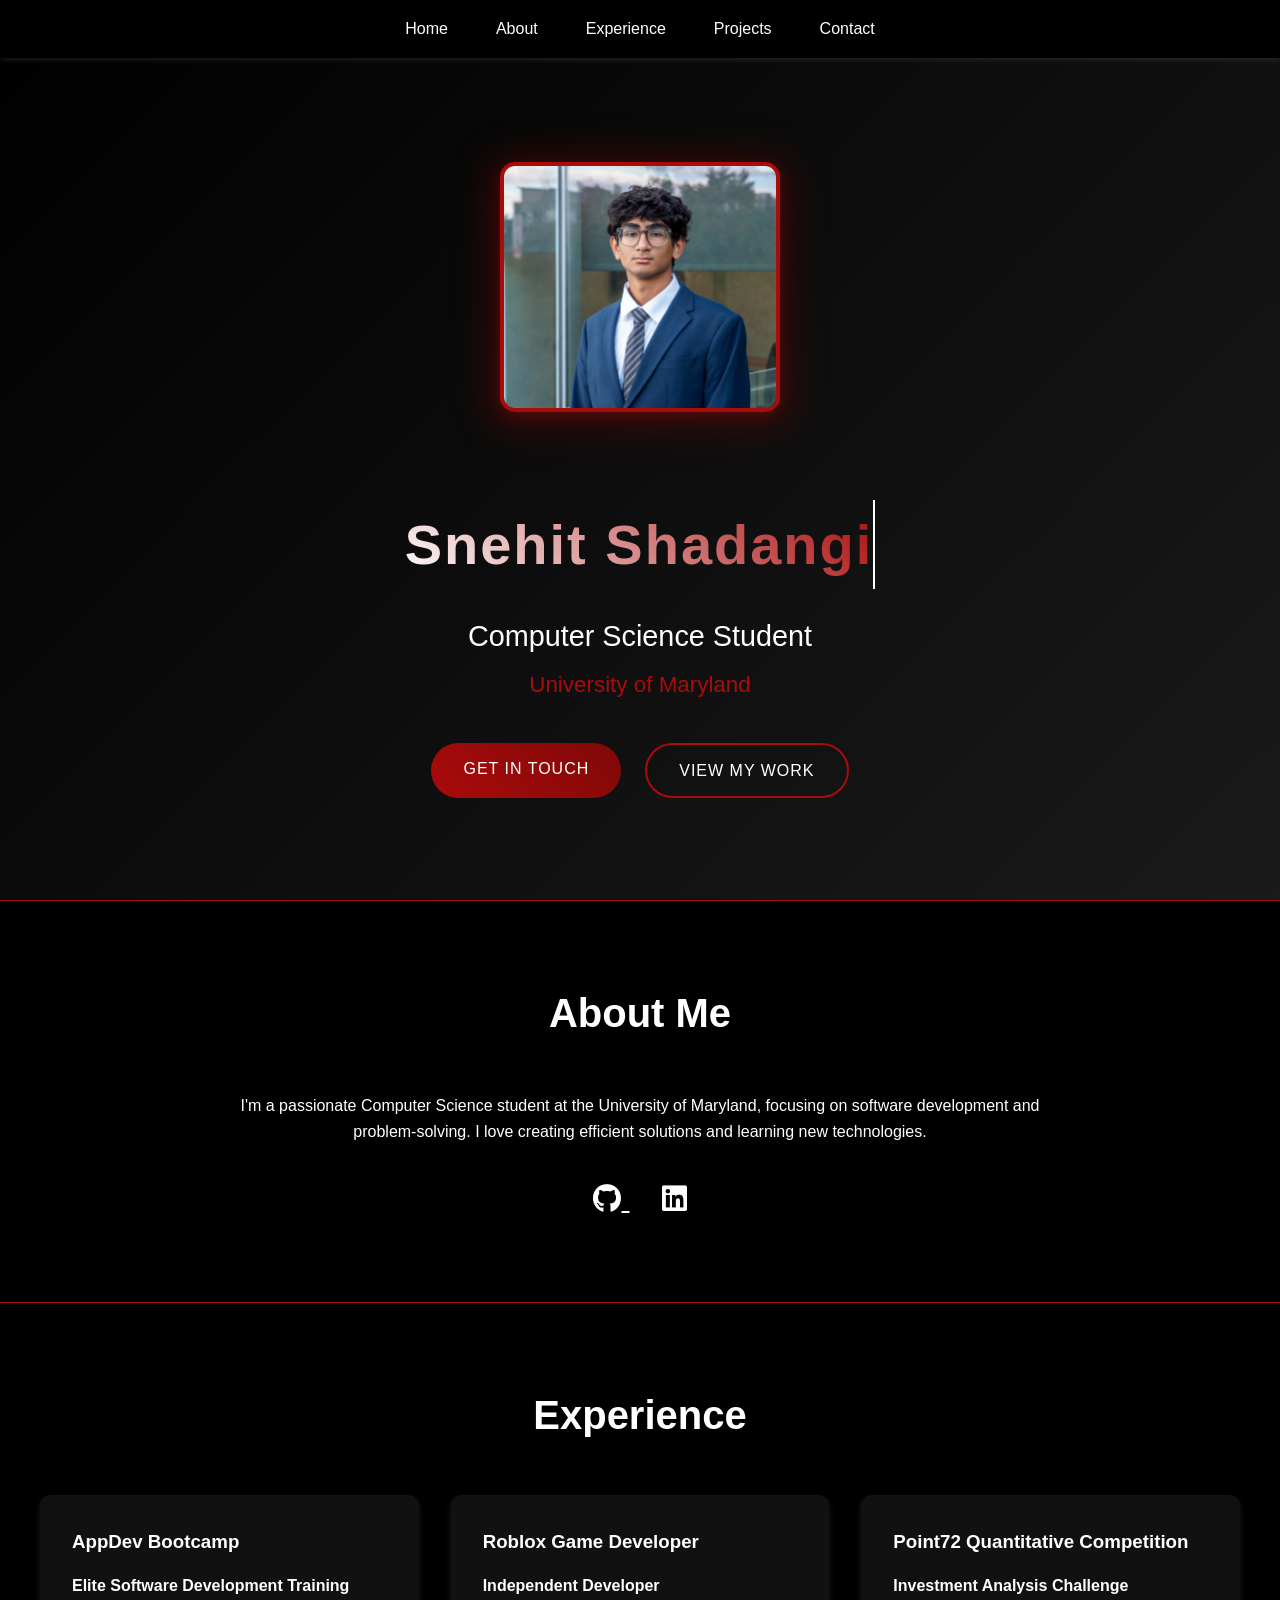
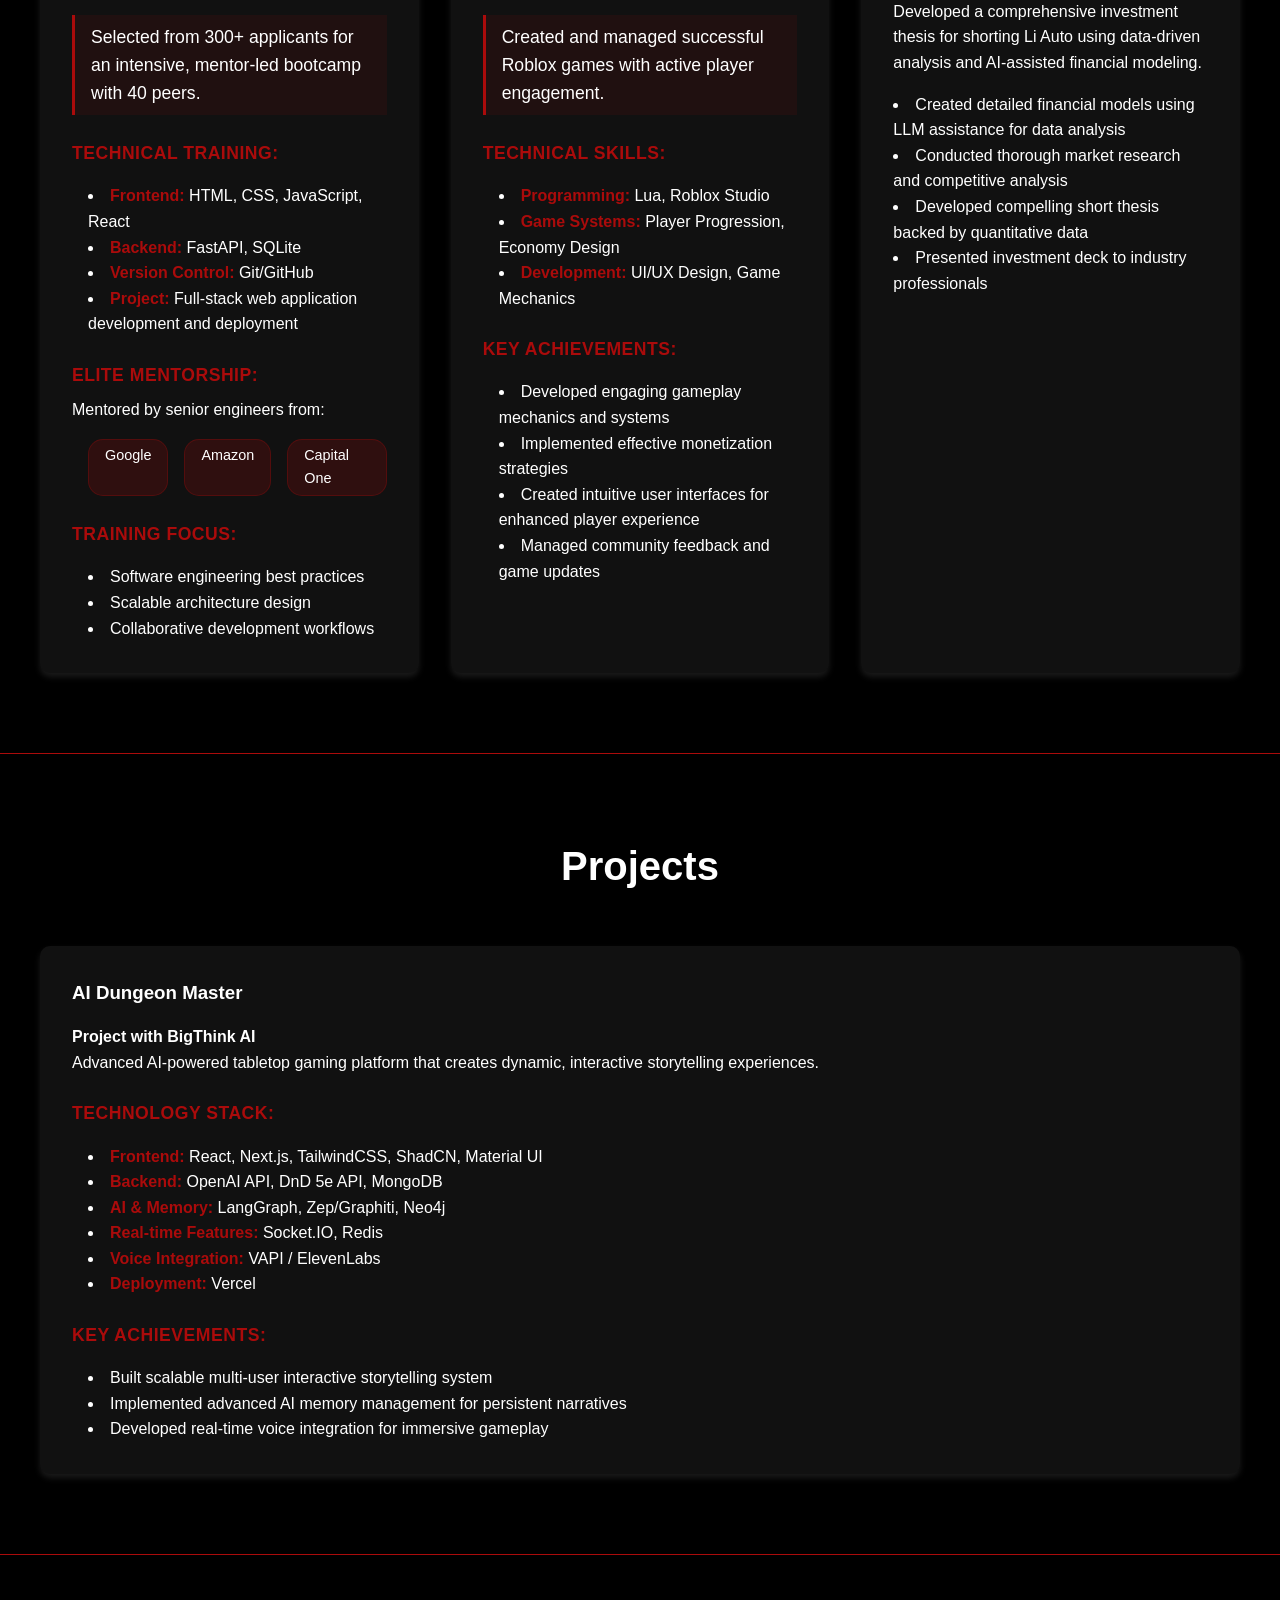
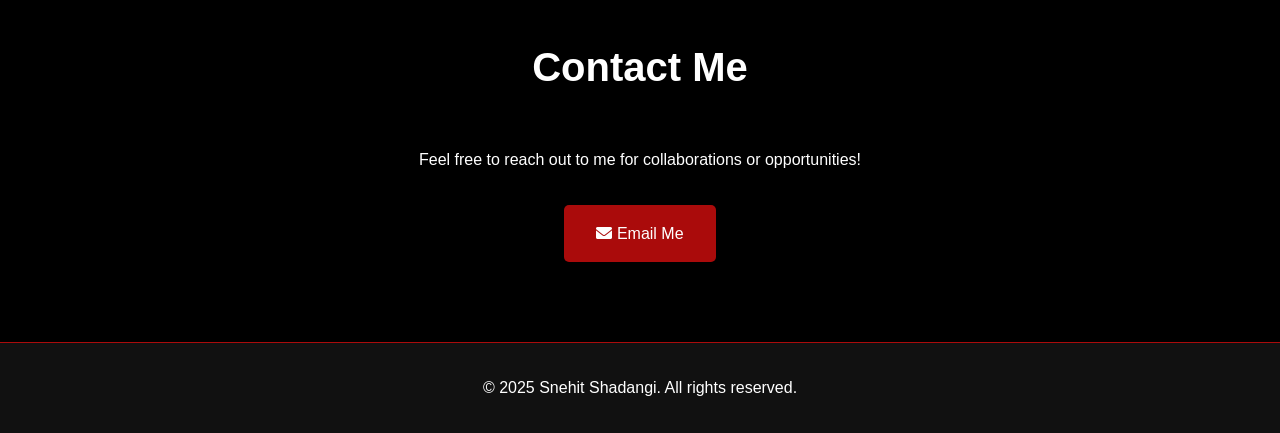
==== index.html @ dd277e80 "Initial commit: Personal website files" ====
<!DOCTYPE html>
<html lang="en">
<head>
    <meta charset="UTF-8">
    <meta name="viewport" content="width=device-width, initial-scale=1.0">
    <title>Snehit Shadangi - Portfolio</title>
    <link rel="stylesheet" href="styles.css">
    <link rel="stylesheet" href="https://cdnjs.cloudflare.com/ajax/libs/font-awesome/6.0.0/css/all.min.css">
</head>
<body>
    <nav class="navbar">
        <ul>
            <li><a href="#home">Home</a></li>
            <li><a href="#about">About</a></li>
            <li><a href="#experience">Experience</a></li>
            <li><a href="#projects">Projects</a></li>
            <li><a href="#contact">Contact</a></li>
        </ul>
    </nav>

    <section id="home" class="hero-section">
        <div class="hero-content">
            <div class="hero-image-container fade-in">
                <img src="Headshots-133.jpg" alt="Snehit Shadangi" class="profile-pic slide-in">
                <div class="hero-image-backdrop"></div>
            </div>
            <div class="hero-text">
                <h1 class="typing">Snehit Shadangi</h1>
                <h2 class="fade-in">Computer Science Student</h2>
                <h3 class="university fade-in">University of Maryland</h3>
                <div class="hero-cta fade-in">
                    <a href="#contact" class="cta-button">Get in Touch</a>
                    <a href="#experience" class="cta-button-secondary">View My Work</a>
                </div>
            </div>
        </div>
    </section>

    <section id="about" class="section">
        <h2 class="section-title slide-in">About Me</h2>
        <div class="about-content fade-in">
            <p>I'm a passionate Computer Science student at the University of Maryland, focusing on software development and problem-solving. I love creating efficient solutions and learning new technologies.</p>
            <div class="social-links">
                <a href="https://github.com/SnehitS" target="_blank" class="social-icon">
                    <i class="fab fa-github"></i>
                </a>
                <a href="https://www.linkedin.com/in/snehit-shadangi-13a70a377" target="_blank" class="social-icon">
                    <i class="fab fa-linkedin"></i>
                </a>
            </div>
        </div>
    </section>

    <section id="experience" class="section">
        <h2 class="section-title slide-in">Experience</h2>
        <div class="experience-grid">
            <div class="experience-card fade-in">
                <h3>AppDev Bootcamp</h3>
                <h4>Elite Software Development Training</h4>
                <p class="highlight-text">Selected from 300+ applicants for an intensive, mentor-led bootcamp with 40 peers.</p>
                <div class="tech-stack">
                    <h5>Technical Training:</h5>
                    <ul>
                        <li><strong>Frontend:</strong> HTML, CSS, JavaScript, React</li>
                        <li><strong>Backend:</strong> FastAPI, SQLite</li>
                        <li><strong>Version Control:</strong> Git/GitHub</li>
                        <li><strong>Project:</strong> Full-stack web application development and deployment</li>
                    </ul>
                </div>
                <div class="mentorship-details">
                    <h5>Elite Mentorship:</h5>
                    <p>Mentored by senior engineers from:</p>
                    <ul class="company-list">
                        <li>Google</li>
                        <li>Amazon</li>
                        <li>Capital One</li>
                    </ul>
                </div>
                <div class="key-focus">
                    <h5>Training Focus:</h5>
                    <ul>
                        <li>Software engineering best practices</li>
                        <li>Scalable architecture design</li>
                        <li>Collaborative development workflows</li>
                    </ul>
                </div>
            </div>
            <div class="experience-card fade-in">
                <h3>Roblox Game Developer</h3>
                <h4>Independent Developer</h4>
                <p class="highlight-text">Created and managed successful Roblox games with active player engagement.</p>
                <div class="tech-stack">
                    <h5>Technical Skills:</h5>
                    <ul>
                        <li><strong>Programming:</strong> Lua, Roblox Studio</li>
                        <li><strong>Game Systems:</strong> Player Progression, Economy Design</li>
                        <li><strong>Development:</strong> UI/UX Design, Game Mechanics</li>
                    </ul>
                </div>
                <div class="achievements">
                    <h5>Key Achievements:</h5>
                    <ul>
                        <li>Developed engaging gameplay mechanics and systems</li>
                        <li>Implemented effective monetization strategies</li>
                        <li>Created intuitive user interfaces for enhanced player experience</li>
                        <li>Managed community feedback and game updates</li>
                    </ul>
                </div>
            </div>
            <div class="experience-card fade-in">
                <h3>Point72 Quantitative Competition</h3>
                <h4>Investment Analysis Challenge</h4>
                <p>Developed a comprehensive investment thesis for shorting Li Auto using data-driven analysis and AI-assisted financial modeling.</p>
                <ul>
                    <li>Created detailed financial models using LLM assistance for data analysis</li>
                    <li>Conducted thorough market research and competitive analysis</li>
                    <li>Developed compelling short thesis backed by quantitative data</li>
                    <li>Presented investment deck to industry professionals</li>
                </ul>
            </div>
        </div>
    </section>

    <section id="projects" class="section">
        <h2 class="section-title slide-in">Projects</h2>
        <div class="experience-grid">
            <div class="experience-card fade-in">
                <h3>AI Dungeon Master</h3>
                <h4>Project with BigThink AI</h4>
                <p>Advanced AI-powered tabletop gaming platform that creates dynamic, interactive storytelling experiences.</p>
                <div class="tech-stack">
                    <h5>Technology Stack:</h5>
                    <ul>
                        <li><strong>Frontend:</strong> React, Next.js, TailwindCSS, ShadCN, Material UI</li>
                        <li><strong>Backend:</strong> OpenAI API, DnD 5e API, MongoDB</li>
                        <li><strong>AI & Memory:</strong> LangGraph, Zep/Graphiti, Neo4j</li>
                        <li><strong>Real-time Features:</strong> Socket.IO, Redis</li>
                        <li><strong>Voice Integration:</strong> VAPI / ElevenLabs</li>
                        <li><strong>Deployment:</strong> Vercel</li>
                    </ul>
                </div>
                <div class="achievements">
                    <h5>Key Achievements:</h5>
                    <ul>
                        <li>Built scalable multi-user interactive storytelling system</li>
                        <li>Implemented advanced AI memory management for persistent narratives</li>
                        <li>Developed real-time voice integration for immersive gameplay</li>
                    </ul>
                </div>
            </div>
        </div>
    </section>

    <section id="contact" class="section">
        <h2 class="section-title slide-in">Contact Me</h2>
        <div class="contact-content fade-in">
            <p>Feel free to reach out to me for collaborations or opportunities!</p>
            <div class="contact-links">
                <a href="mailto:your.email@example.com" class="contact-button">
                    <i class="fas fa-envelope"></i> Email Me
                </a>
            </div>
        </div>
    </section>

    <footer>
        <p>&copy; 2025 Snehit Shadangi. All rights reserved.</p>
    </footer>
</body>
</html>
---- styles.css ----
/* Reset and base styles */
* {
    margin: 0;
    padding: 0;
    box-sizing: border-box;
}

body {
    font-family: 'Segoe UI', Tahoma, Geneva, Verdana, sans-serif;
    line-height: 1.6;
    color: #ffffff;
    background-color: #000000;
}

/* Navigation */
.navbar {
    position: fixed;
    top: 0;
    width: 100%;
    background: rgba(0, 0, 0, 0.95);
    box-shadow: 0 2px 5px rgba(255, 255, 255, 0.1);
    z-index: 1000;
    padding: 1rem 0;
}

.navbar ul {
    display: flex;
    justify-content: center;
    list-style: none;
}

.navbar li {
    margin: 0 1.5rem;
}

.navbar a {
    text-decoration: none;
    color: #ffffff;
    font-weight: 500;
    transition: color 0.3s ease;
}

.navbar a:hover {
    color: #aa0b0b;
}

/* Hero Section */
.hero-section {
    height: 100vh;
    display: flex;
    align-items: center;
    justify-content: center;
    text-align: center;
    background: linear-gradient(135deg, #000000 0%, #1a1a1a 100%);
    padding-top: 60px;
    position: relative;
    overflow: hidden;
}

.hero-content {
    max-width: 1000px;
    padding: 2rem;
    position: relative;
    z-index: 2;
}

.hero-image-container {
    position: relative;
    display: inline-block;
    margin-bottom: 3rem;
}

.hero-image-backdrop {
    position: absolute;
    top: 50%;
    left: 50%;
    transform: translate(-50%, -50%);
    width: 300px;
    height: 270px;
    background: linear-gradient(45deg, #aa0b0b 0%, #800808 100%);
    border-radius: 15px;
    filter: blur(20px);
    opacity: 0.3;
    z-index: -1;
}

.profile-pic {
    width: 280px;
    height: 250px;
    border-radius: 15px;
    border: 4px solid #aa0b0b;
    box-shadow: 0 4px 15px rgba(170, 11, 11, 0.3);
    position: relative;
    z-index: 2;
    transition: transform 0.3s ease, box-shadow 0.3s ease;
    object-fit: cover;
    object-position: center;
}

.profile-pic:hover {
    transform: scale(1.03);
    box-shadow: 0 6px 20px rgba(170, 11, 11, 0.4);
}

.hero-text {
    margin-top: 2rem;
}

.hero-text h1 {
    font-size: 3.5rem;
    font-weight: 700;
    margin-bottom: 1rem;
    background: linear-gradient(45deg, #ffffff, #aa0b0b);
    -webkit-background-clip: text;
    -webkit-text-fill-color: transparent;
    background-clip: text;
}

.hero-text h2 {
    font-size: 1.8rem;
    font-weight: 500;
    color: #ffffff;
    margin-bottom: 0.5rem;
}

.hero-text h3.university {
    font-size: 1.4rem;
    color: #aa0b0b;
    font-weight: 400;
    margin-bottom: 2rem;
}

.hero-cta {
    margin-top: 2.5rem;
    display: flex;
    justify-content: center;
    gap: 1.5rem;
}

.cta-button, .cta-button-secondary {
    padding: 0.8rem 2rem;
    border-radius: 30px;
    text-decoration: none;
    font-weight: 500;
    transition: all 0.3s ease;
    text-transform: uppercase;
    letter-spacing: 1px;
}

.cta-button {
    background: linear-gradient(45deg, #aa0b0b, #800808);
    color: white;
    border: none;
}

.cta-button:hover {
    transform: translateY(-2px);
    box-shadow: 0 4px 15px rgba(170, 11, 11, 0.4);
}

.cta-button-secondary {
    background: transparent;
    color: white;
    border: 2px solid #aa0b0b;
}

.cta-button-secondary:hover {
    background: rgba(170, 11, 11, 0.1);
    transform: translateY(-2px);
}

/* Sections */
.section {
    padding: 5rem 2rem;
    border-top: 1px solid #aa0b0b;
}

.section-title {
    text-align: center;
    margin-bottom: 3rem;
    color: #ffffff;
    font-size: 2.5rem;
}

/* About Section */
.about-content {
    max-width: 800px;
    margin: 0 auto;
    text-align: center;
}

.social-links {
    margin-top: 2rem;
}

.social-icon {
    font-size: 1.8rem;
    color: #ffffff;
    margin: 0 1rem;
    transition: color 0.3s ease;
}

.social-icon:hover {
    color: #aa0b0b;
}

/* Experience Section */
.experience-grid {
    display: grid;
    grid-template-columns: repeat(auto-fit, minmax(300px, 1fr));
    gap: 2rem;
    max-width: 1200px;
    margin: 0 auto;
}

.experience-card {
    background: #111111;
    padding: 2rem;
    border-radius: 10px;
    box-shadow: 0 4px 6px rgba(255, 255, 255, 0.1);
    transition: transform 0.3s ease;
}

.experience-card:hover {
    transform: translateY(-5px);
}

.experience-card h3 {
    color: #ffffff;
    margin-bottom: 1rem;
}

.experience-card ul {
    list-style-position: inside;
    margin-top: 1rem;
}

.tech-stack, .achievements, .mentorship-details, .key-focus {
    margin-top: 1.5rem;
}

.tech-stack h5, .achievements h5, .mentorship-details h5, .key-focus h5 {
    color: #aa0b0b;
    margin-bottom: 0.5rem;
    font-size: 1.1rem;
    font-weight: 600;
    text-transform: uppercase;
    letter-spacing: 0.5px;
}

.tech-stack ul, .achievements ul, .mentorship-details ul, .key-focus ul {
    margin-left: 1rem;
}

.tech-stack strong {
    color: #aa0b0b;
    font-weight: 600;
}

.highlight-text {
    font-size: 1.1rem;
    color: #ffffff;
    margin: 1rem 0;
    padding: 0.5rem 1rem;
    border-left: 3px solid #aa0b0b;
    background: rgba(170, 11, 11, 0.1);
}

.company-list {
    display: flex;
    gap: 1rem;
    justify-content: center;
    margin-top: 0.5rem;
    list-style: none !important;
}

.company-list li {
    background: rgba(170, 11, 11, 0.2);
    padding: 0.3rem 1rem;
    border-radius: 15px;
    font-size: 0.9rem;
    border: 1px solid rgba(170, 11, 11, 0.3);
}

/* Contact Section */
.contact-content {
    text-align: center;
    max-width: 600px;
    margin: 0 auto;
}

.contact-button {
    display: inline-block;
    padding: 1rem 2rem;
    margin-top: 2rem;
    background-color: #aa0b0b;
    color: white;
    text-decoration: none;
    border-radius: 5px;
    transition: background-color 0.3s ease;
}

.contact-button:hover {
    background-color: #800808;
}

/* Footer */
footer {
    text-align: center;
    padding: 2rem;
    background-color: #111111;
    color: white;
    border-top: 1px solid #aa0b0b;
}

/* Animations */
@keyframes slideIn {
    from {
        transform: translateY(50px);
        opacity: 0;
    }
    to {
        transform: translateY(0);
        opacity: 1;
    }
}

@keyframes fadeIn {
    from {
        opacity: 0;
    }
    to {
        opacity: 1;
    }
}

@keyframes typing {
    from {
        width: 0;
    }
    to {
        width: 100%;
    }
}

.slide-in {
    animation: slideIn 1s ease forwards;
    opacity: 0;
}

.fade-in {
    animation: fadeIn 1.5s ease forwards;
    opacity: 0;
}

.typing {
    display: inline-block;
    overflow: hidden;
    border-right: 2px solid #ffffff;
    white-space: nowrap;
    margin: 0 auto;
    letter-spacing: 2px;
    animation: typing 3.5s steps(40, end),
               blink-caret 0.75s step-end infinite;
}

@keyframes blink-caret {
    from, to { border-color: transparent }
    50% { border-color: #ffffff; }
}

/* Section Divider */
.section-divider {
    margin: 2rem auto;
    width: 80%;
    height: 2px;
    background: linear-gradient(to right, transparent, #aa0b0b, transparent);
    border: none;
}

/* Responsive Design */
@media (max-width: 768px) {
    .hero-section {
        padding-top: 100px;
    }

    .section {
        padding: 3rem 1rem;
    }

    .experience-grid {
        grid-template-columns: 1fr;
    }

    .navbar ul {
        flex-direction: column;
        align-items: center;
    }

    .navbar li {
        margin: 0.5rem 0;
    }
}
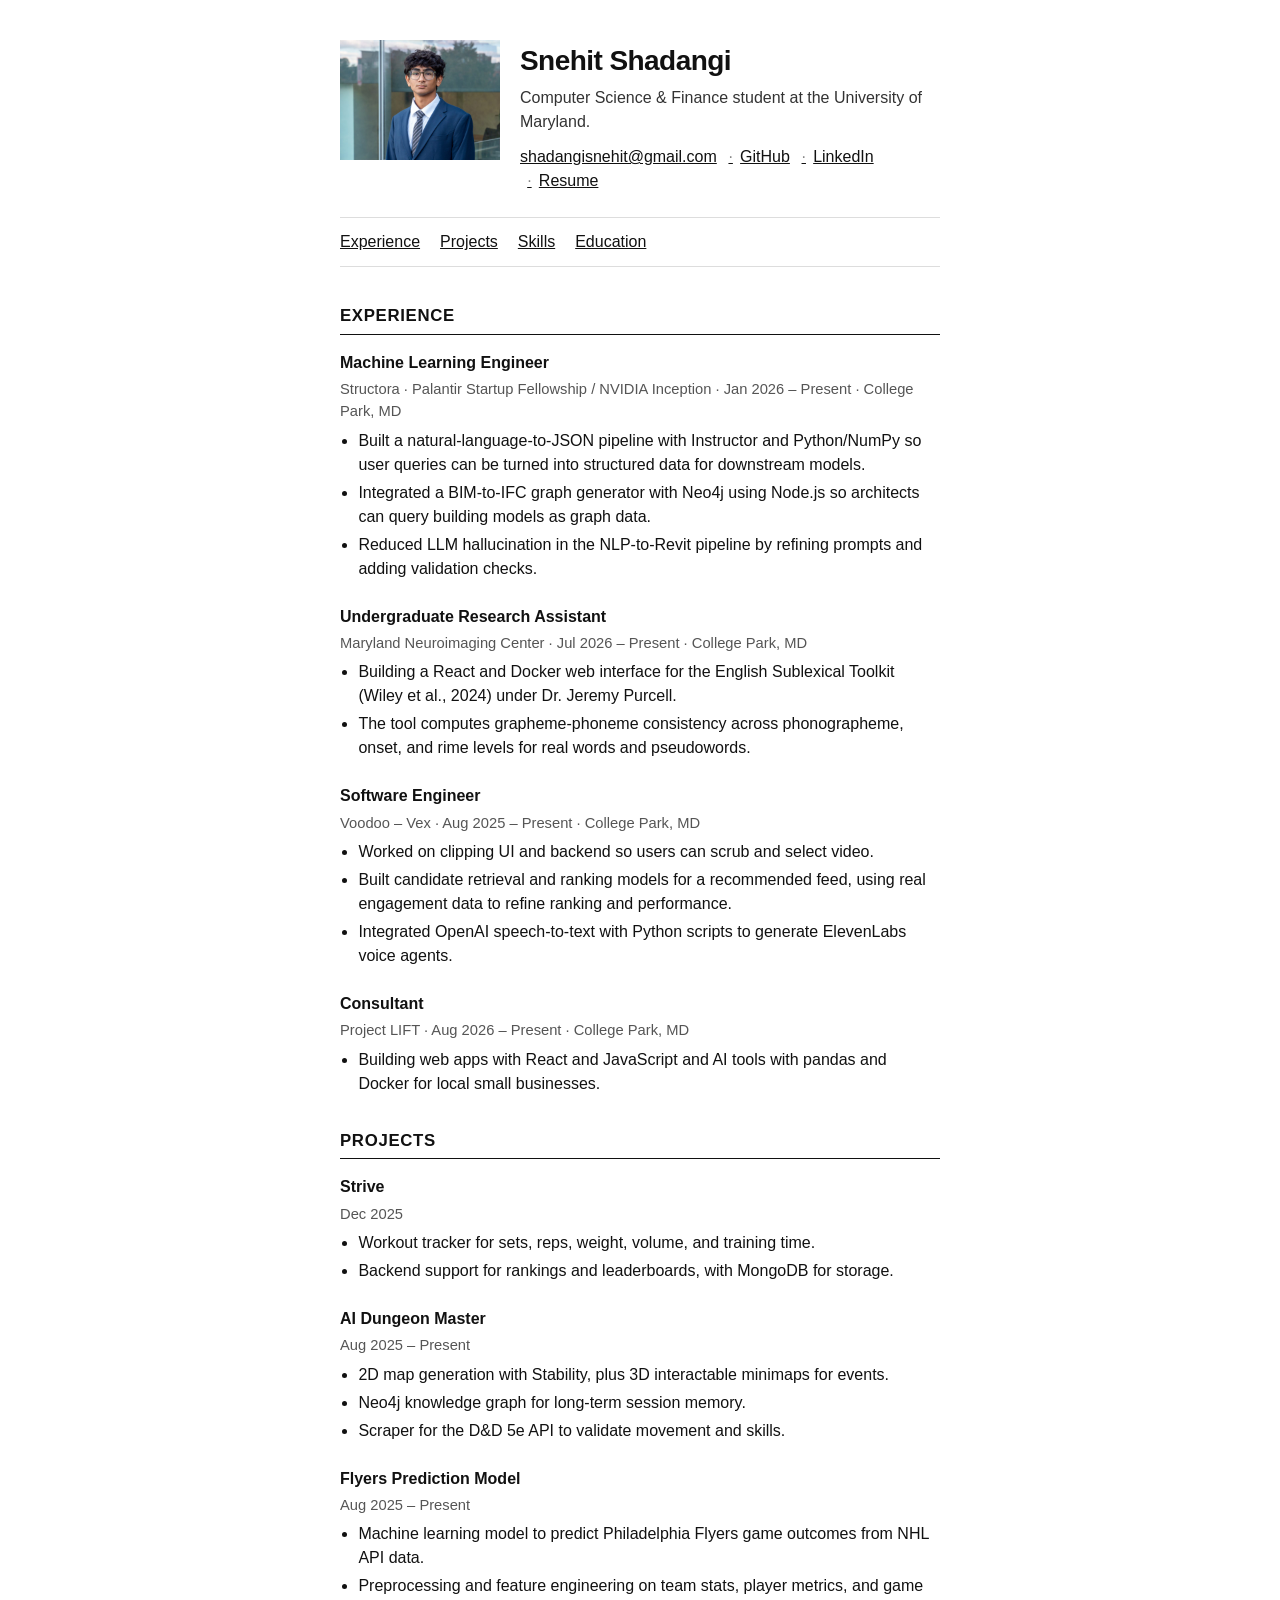
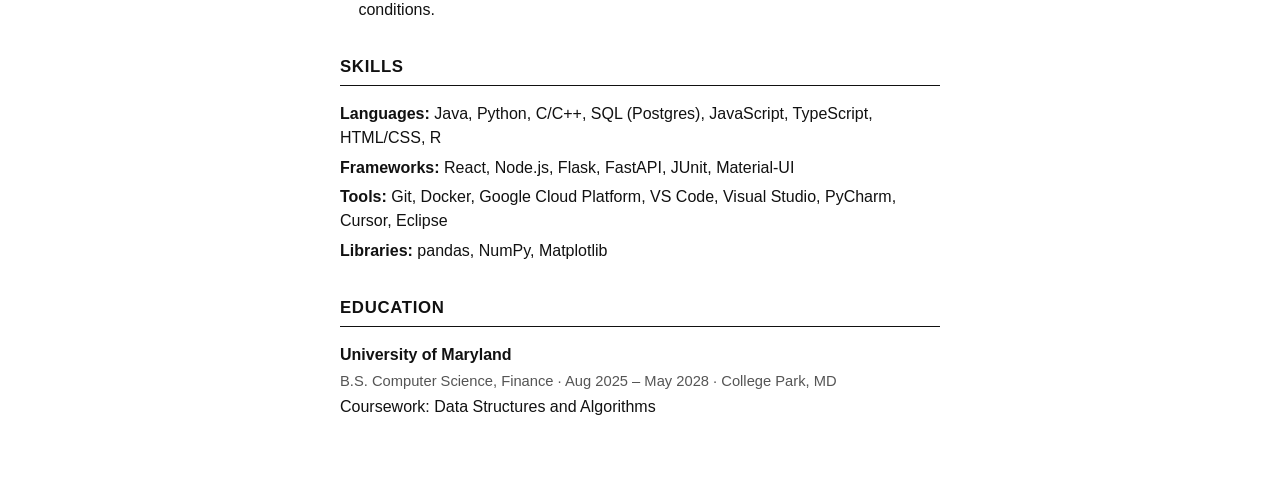
==== commit d1194acc: "Rebuild the site as a simple one-page resume Replace the old card/hero layout with a single scrollin" ====
--- a/index.html
+++ b/index.html
@@ -3,168 +3,122 @@
 <head>
     <meta charset="UTF-8">
     <meta name="viewport" content="width=device-width, initial-scale=1.0">
-    <title>Snehit Shadangi - Portfolio</title>
+    <title>Snehit Shadangi</title>
+    <meta name="description" content="Computer Science and Finance student at the University of Maryland.">
     <link rel="stylesheet" href="styles.css">
-    <link rel="stylesheet" href="https://cdnjs.cloudflare.com/ajax/libs/font-awesome/6.0.0/css/all.min.css">
 </head>
 <body>
-    <nav class="navbar">
-        <ul>
-            <li><a href="#home">Home</a></li>
-            <li><a href="#about">About</a></li>
-            <li><a href="#experience">Experience</a></li>
-            <li><a href="#projects">Projects</a></li>
-            <li><a href="#contact">Contact</a></li>
-        </ul>
+    <header>
+        <img src="headshot.jpg" alt="Snehit Shadangi" width="160" height="120">
+        <div>
+            <h1>Snehit Shadangi</h1>
+            <p>Computer Science &amp; Finance student at the University of Maryland.</p>
+            <p class="links">
+                <a href="mailto:shadangisnehit@gmail.com">shadangisnehit@gmail.com</a>
+                <a href="https://github.com/SnehitS">GitHub</a>
+                <a href="https://www.linkedin.com/in/snehit-shadangi">LinkedIn</a>
+                <a href="resume.pdf">Resume</a>
+            </p>
+        </div>
+    </header>
+
+    <nav>
+        <a href="#experience">Experience</a>
+        <a href="#projects">Projects</a>
+        <a href="#skills">Skills</a>
+        <a href="#education">Education</a>
     </nav>
 
-    <section id="home" class="hero-section">
-        <div class="hero-content">
-            <div class="hero-image-container fade-in">
-                <img src="Headshots-133.jpg" alt="Snehit Shadangi" class="profile-pic slide-in">
-                <div class="hero-image-backdrop"></div>
-            </div>
-            <div class="hero-text">
-                <h1 class="typing">Snehit Shadangi</h1>
-                <h2 class="fade-in">Computer Science Student</h2>
-                <h3 class="university fade-in">University of Maryland</h3>
-                <div class="hero-cta fade-in">
-                    <a href="#contact" class="cta-button">Get in Touch</a>
-                    <a href="#experience" class="cta-button-secondary">View My Work</a>
-                </div>
-            </div>
-        </div>
-    </section>
+    <main>
+        <section id="experience">
+            <h2>Experience</h2>
 
-    <section id="about" class="section">
-        <h2 class="section-title slide-in">About Me</h2>
-        <div class="about-content fade-in">
-            <p>I'm a passionate Computer Science student at the University of Maryland, focusing on software development and problem-solving. I love creating efficient solutions and learning new technologies.</p>
-            <div class="social-links">
-                <a href="https://github.com/SnehitS" target="_blank" class="social-icon">
-                    <i class="fab fa-github"></i>
-                </a>
-                <a href="https://www.linkedin.com/in/snehit-shadangi-13a70a377" target="_blank" class="social-icon">
-                    <i class="fab fa-linkedin"></i>
-                </a>
-            </div>
-        </div>
-    </section>
+            <article>
+                <h3>Machine Learning Engineer</h3>
+                <p class="meta">Structora · Palantir Startup Fellowship / NVIDIA Inception · Jan 2026 – Present · College Park, MD</p>
+                <ul>
+                    <li>Built a natural-language-to-JSON pipeline with Instructor and Python/NumPy so user queries can be turned into structured data for downstream models.</li>
+                    <li>Integrated a BIM-to-IFC graph generator with Neo4j using Node.js so architects can query building models as graph data.</li>
+                    <li>Reduced LLM hallucination in the NLP-to-Revit pipeline by refining prompts and adding validation checks.</li>
+                </ul>
+            </article>
 
-    <section id="experience" class="section">
-        <h2 class="section-title slide-in">Experience</h2>
-        <div class="experience-grid">
-            <div class="experience-card fade-in">
-                <h3>AppDev Bootcamp</h3>
-                <h4>Elite Software Development Training</h4>
-                <p class="highlight-text">Selected from 300+ applicants for an intensive, mentor-led bootcamp with 40 peers.</p>
-                <div class="tech-stack">
-                    <h5>Technical Training:</h5>
-                    <ul>
-                        <li><strong>Frontend:</strong> HTML, CSS, JavaScript, React</li>
-                        <li><strong>Backend:</strong> FastAPI, SQLite</li>
-                        <li><strong>Version Control:</strong> Git/GitHub</li>
-                        <li><strong>Project:</strong> Full-stack web application development and deployment</li>
-                    </ul>
-                </div>
-                <div class="mentorship-details">
-                    <h5>Elite Mentorship:</h5>
-                    <p>Mentored by senior engineers from:</p>
-                    <ul class="company-list">
-                        <li>Google</li>
-                        <li>Amazon</li>
-                        <li>Capital One</li>
-                    </ul>
-                </div>
-                <div class="key-focus">
-                    <h5>Training Focus:</h5>
-                    <ul>
-                        <li>Software engineering best practices</li>
-                        <li>Scalable architecture design</li>
-                        <li>Collaborative development workflows</li>
-                    </ul>
-                </div>
-            </div>
-            <div class="experience-card fade-in">
-                <h3>Roblox Game Developer</h3>
-                <h4>Independent Developer</h4>
-                <p class="highlight-text">Created and managed successful Roblox games with active player engagement.</p>
-                <div class="tech-stack">
-                    <h5>Technical Skills:</h5>
-                    <ul>
-                        <li><strong>Programming:</strong> Lua, Roblox Studio</li>
-                        <li><strong>Game Systems:</strong> Player Progression, Economy Design</li>
-                        <li><strong>Development:</strong> UI/UX Design, Game Mechanics</li>
-                    </ul>
-                </div>
-                <div class="achievements">
-                    <h5>Key Achievements:</h5>
-                    <ul>
-                        <li>Developed engaging gameplay mechanics and systems</li>
-                        <li>Implemented effective monetization strategies</li>
-                        <li>Created intuitive user interfaces for enhanced player experience</li>
-                        <li>Managed community feedback and game updates</li>
-                    </ul>
-                </div>
-            </div>
-            <div class="experience-card fade-in">
-                <h3>Point72 Quantitative Competition</h3>
-                <h4>Investment Analysis Challenge</h4>
-                <p>Developed a comprehensive investment thesis for shorting Li Auto using data-driven analysis and AI-assisted financial modeling.</p>
+            <article>
+                <h3>Undergraduate Research Assistant</h3>
+                <p class="meta">Maryland Neuroimaging Center · Jul 2026 – Present · College Park, MD</p>
                 <ul>
-                    <li>Created detailed financial models using LLM assistance for data analysis</li>
-                    <li>Conducted thorough market research and competitive analysis</li>
-                    <li>Developed compelling short thesis backed by quantitative data</li>
-                    <li>Presented investment deck to industry professionals</li>
+                    <li>Building a React and Docker web interface for the English Sublexical Toolkit (Wiley et al., 2024) under Dr. Jeremy Purcell.</li>
+                    <li>The tool computes grapheme-phoneme consistency across phonographeme, onset, and rime levels for real words and pseudowords.</li>
                 </ul>
-            </div>
-        </div>
-    </section>
+            </article>
 
-    <section id="projects" class="section">
-        <h2 class="section-title slide-in">Projects</h2>
-        <div class="experience-grid">
-            <div class="experience-card fade-in">
+            <article>
+                <h3>Software Engineer</h3>
+                <p class="meta">Voodoo – Vex · Aug 2025 – Present · College Park, MD</p>
+                <ul>
+                    <li>Worked on clipping UI and backend so users can scrub and select video.</li>
+                    <li>Built candidate retrieval and ranking models for a recommended feed, using real engagement data to refine ranking and performance.</li>
+                    <li>Integrated OpenAI speech-to-text with Python scripts to generate ElevenLabs voice agents.</li>
+                </ul>
+            </article>
+
+            <article>
+                <h3>Consultant</h3>
+                <p class="meta">Project LIFT · Aug 2026 – Present · College Park, MD</p>
+                <ul>
+                    <li>Building web apps with React and JavaScript and AI tools with pandas and Docker for local small businesses.</li>
+                </ul>
+            </article>
+        </section>
+
+        <section id="projects">
+            <h2>Projects</h2>
+
+            <article>
+                <h3>Strive</h3>
+                <p class="meta">Dec 2025</p>
+                <ul>
+                    <li>Workout tracker for sets, reps, weight, volume, and training time.</li>
+                    <li>Backend support for rankings and leaderboards, with MongoDB for storage.</li>
+                </ul>
+            </article>
+
+            <article>
                 <h3>AI Dungeon Master</h3>
-                <h4>Project with BigThink AI</h4>
-                <p>Advanced AI-powered tabletop gaming platform that creates dynamic, interactive storytelling experiences.</p>
-                <div class="tech-stack">
-                    <h5>Technology Stack:</h5>
-                    <ul>
-                        <li><strong>Frontend:</strong> React, Next.js, TailwindCSS, ShadCN, Material UI</li>
-                        <li><strong>Backend:</strong> OpenAI API, DnD 5e API, MongoDB</li>
-                        <li><strong>AI & Memory:</strong> LangGraph, Zep/Graphiti, Neo4j</li>
-                        <li><strong>Real-time Features:</strong> Socket.IO, Redis</li>
-                        <li><strong>Voice Integration:</strong> VAPI / ElevenLabs</li>
-                        <li><strong>Deployment:</strong> Vercel</li>
-                    </ul>
-                </div>
-                <div class="achievements">
-                    <h5>Key Achievements:</h5>
-                    <ul>
-                        <li>Built scalable multi-user interactive storytelling system</li>
-                        <li>Implemented advanced AI memory management for persistent narratives</li>
-                        <li>Developed real-time voice integration for immersive gameplay</li>
-                    </ul>
-                </div>
-            </div>
-        </div>
-    </section>
+                <p class="meta">Aug 2025 – Present</p>
+                <ul>
+                    <li>2D map generation with Stability, plus 3D interactable minimaps for events.</li>
+                    <li>Neo4j knowledge graph for long-term session memory.</li>
+                    <li>Scraper for the D&amp;D 5e API to validate movement and skills.</li>
+                </ul>
+            </article>
 
-    <section id="contact" class="section">
-        <h2 class="section-title slide-in">Contact Me</h2>
-        <div class="contact-content fade-in">
-            <p>Feel free to reach out to me for collaborations or opportunities!</p>
-            <div class="contact-links">
-                <a href="mailto:your.email@example.com" class="contact-button">
-                    <i class="fas fa-envelope"></i> Email Me
-                </a>
-            </div>
-        </div>
-    </section>
+            <article>
+                <h3>Flyers Prediction Model</h3>
+                <p class="meta">Aug 2025 – Present</p>
+                <ul>
+                    <li>Machine learning model to predict Philadelphia Flyers game outcomes from NHL API data.</li>
+                    <li>Preprocessing and feature engineering on team stats, player metrics, and game conditions.</li>
+                </ul>
+            </article>
+        </section>
 
-    <footer>
-        <p>&copy; 2025 Snehit Shadangi. All rights reserved.</p>
-    </footer>
+        <section id="skills">
+            <h2>Skills</h2>
+            <p><strong>Languages:</strong> Java, Python, C/C++, SQL (Postgres), JavaScript, TypeScript, HTML/CSS, R</p>
+            <p><strong>Frameworks:</strong> React, Node.js, Flask, FastAPI, JUnit, Material-UI</p>
+            <p><strong>Tools:</strong> Git, Docker, Google Cloud Platform, VS Code, Visual Studio, PyCharm, Cursor, Eclipse</p>
+            <p><strong>Libraries:</strong> pandas, NumPy, Matplotlib</p>
+        </section>
+
+        <section id="education">
+            <h2>Education</h2>
+            <article>
+                <h3>University of Maryland</h3>
+                <p class="meta">B.S. Computer Science, Finance · Aug 2025 – May 2028 · College Park, MD</p>
+                <p>Coursework: Data Structures and Algorithms</p>
+            </article>
+        </section>
+    </main>
 </body>
-</html>+</html>
--- a/styles.css
+++ b/styles.css
@@ -1,403 +1,133 @@
-/* Reset and base styles */
 * {
-    margin: 0;
-    padding: 0;
     box-sizing: border-box;
 }
 
-body {
-    font-family: 'Segoe UI', Tahoma, Geneva, Verdana, sans-serif;
-    line-height: 1.6;
-    color: #ffffff;
-    background-color: #000000;
+html {
+    scroll-behavior: smooth;
 }
 
-/* Navigation */
-.navbar {
-    position: fixed;
-    top: 0;
-    width: 100%;
-    background: rgba(0, 0, 0, 0.95);
-    box-shadow: 0 2px 5px rgba(255, 255, 255, 0.1);
-    z-index: 1000;
-    padding: 1rem 0;
+body {
+    margin: 0 auto;
+    max-width: 40rem;
+    padding: 2.5rem 1.25rem 4rem;
+    font: 16px/1.5 -apple-system, BlinkMacSystemFont, "Segoe UI", Helvetica, Arial, sans-serif;
+    color: #111;
+    background: #fff;
 }
 
-.navbar ul {
+header {
     display: flex;
-    justify-content: center;
-    list-style: none;
+    gap: 1.25rem;
+    align-items: flex-start;
 }
 
-.navbar li {
-    margin: 0 1.5rem;
+header img {
+    width: 160px;
+    height: 120px;
+    object-fit: cover;
+    object-position: center 20%;
+    flex-shrink: 0;
 }
 
-.navbar a {
-    text-decoration: none;
-    color: #ffffff;
-    font-weight: 500;
-    transition: color 0.3s ease;
+h1 {
+    margin: 0 0 0.25rem;
+    font-size: 1.75rem;
+    font-weight: 650;
+    letter-spacing: -0.02em;
 }
 
-.navbar a:hover {
-    color: #aa0b0b;
+h2 {
+    margin: 0 0 1rem;
+    padding-bottom: 0.35rem;
+    font-size: 1.05rem;
+    font-weight: 650;
+    letter-spacing: 0.04em;
+    text-transform: uppercase;
+    border-bottom: 1px solid #111;
 }
 
-/* Hero Section */
-.hero-section {
-    height: 100vh;
-    display: flex;
-    align-items: center;
-    justify-content: center;
-    text-align: center;
-    background: linear-gradient(135deg, #000000 0%, #1a1a1a 100%);
-    padding-top: 60px;
-    position: relative;
-    overflow: hidden;
+h3 {
+    margin: 0;
+    font-size: 1rem;
+    font-weight: 650;
 }
 
-.hero-content {
-    max-width: 1000px;
-    padding: 2rem;
-    position: relative;
-    z-index: 2;
+header p,
+.meta,
+article p {
+    margin: 0.2rem 0 0;
 }
 
-.hero-image-container {
-    position: relative;
-    display: inline-block;
-    margin-bottom: 3rem;
+header p {
+    color: #333;
 }
 
-.hero-image-backdrop {
-    position: absolute;
-    top: 50%;
-    left: 50%;
-    transform: translate(-50%, -50%);
-    width: 300px;
-    height: 270px;
-    background: linear-gradient(45deg, #aa0b0b 0%, #800808 100%);
-    border-radius: 15px;
-    filter: blur(20px);
-    opacity: 0.3;
-    z-index: -1;
+.links {
+    margin-top: 0.7rem;
 }
 
-.profile-pic {
-    width: 280px;
-    height: 250px;
-    border-radius: 15px;
-    border: 4px solid #aa0b0b;
-    box-shadow: 0 4px 15px rgba(170, 11, 11, 0.3);
-    position: relative;
-    z-index: 2;
-    transition: transform 0.3s ease, box-shadow 0.3s ease;
-    object-fit: cover;
-    object-position: center;
+.links a + a::before {
+    content: "·";
+    margin: 0 0.45rem;
+    color: #888;
+    pointer-events: none;
 }
 
-.profile-pic:hover {
-    transform: scale(1.03);
-    box-shadow: 0 6px 20px rgba(170, 11, 11, 0.4);
+nav {
+    display: flex;
+    flex-wrap: wrap;
+    gap: 0.75rem 1.25rem;
+    margin: 1.5rem 0 0.25rem;
+    padding: 0.75rem 0;
+    border-top: 1px solid #ddd;
+    border-bottom: 1px solid #ddd;
+    position: sticky;
+    top: 0;
+    background: #fff;
 }
 
-.hero-text {
-    margin-top: 2rem;
+a {
+    color: #111;
 }
 
-.hero-text h1 {
-    font-size: 3.5rem;
-    font-weight: 700;
-    margin-bottom: 1rem;
-    background: linear-gradient(45deg, #ffffff, #aa0b0b);
-    -webkit-background-clip: text;
-    -webkit-text-fill-color: transparent;
-    background-clip: text;
+a:hover {
+    text-decoration-thickness: 2px;
 }
 
-.hero-text h2 {
-    font-size: 1.8rem;
-    font-weight: 500;
-    color: #ffffff;
-    margin-bottom: 0.5rem;
+section {
+    padding-top: 2rem;
+    scroll-margin-top: 3rem;
 }
 
-.hero-text h3.university {
-    font-size: 1.4rem;
-    color: #aa0b0b;
-    font-weight: 400;
-    margin-bottom: 2rem;
-}
-
-.hero-cta {
-    margin-top: 2.5rem;
-    display: flex;
-    justify-content: center;
-    gap: 1.5rem;
-}
-
-.cta-button, .cta-button-secondary {
-    padding: 0.8rem 2rem;
-    border-radius: 30px;
-    text-decoration: none;
-    font-weight: 500;
-    transition: all 0.3s ease;
-    text-transform: uppercase;
-    letter-spacing: 1px;
-}
-
-.cta-button {
-    background: linear-gradient(45deg, #aa0b0b, #800808);
-    color: white;
-    border: none;
-}
-
-.cta-button:hover {
-    transform: translateY(-2px);
-    box-shadow: 0 4px 15px rgba(170, 11, 11, 0.4);
-}
-
-.cta-button-secondary {
-    background: transparent;
-    color: white;
-    border: 2px solid #aa0b0b;
-}
-
-.cta-button-secondary:hover {
-    background: rgba(170, 11, 11, 0.1);
-    transform: translateY(-2px);
-}
-
-/* Sections */
-.section {
-    padding: 5rem 2rem;
-    border-top: 1px solid #aa0b0b;
-}
-
-.section-title {
-    text-align: center;
-    margin-bottom: 3rem;
-    color: #ffffff;
-    font-size: 2.5rem;
-}
-
-/* About Section */
-.about-content {
-    max-width: 800px;
-    margin: 0 auto;
-    text-align: center;
-}
-
-.social-links {
-    margin-top: 2rem;
-}
-
-.social-icon {
-    font-size: 1.8rem;
-    color: #ffffff;
-    margin: 0 1rem;
-    transition: color 0.3s ease;
-}
-
-.social-icon:hover {
-    color: #aa0b0b;
-}
-
-/* Experience Section */
-.experience-grid {
-    display: grid;
-    grid-template-columns: repeat(auto-fit, minmax(300px, 1fr));
-    gap: 2rem;
-    max-width: 1200px;
-    margin: 0 auto;
-}
-
-.experience-card {
-    background: #111111;
-    padding: 2rem;
-    border-radius: 10px;
-    box-shadow: 0 4px 6px rgba(255, 255, 255, 0.1);
-    transition: transform 0.3s ease;
-}
-
-.experience-card:hover {
-    transform: translateY(-5px);
-}
-
-.experience-card h3 {
-    color: #ffffff;
-    margin-bottom: 1rem;
-}
-
-.experience-card ul {
-    list-style-position: inside;
-    margin-top: 1rem;
-}
-
-.tech-stack, .achievements, .mentorship-details, .key-focus {
+article + article {
     margin-top: 1.5rem;
 }
 
-.tech-stack h5, .achievements h5, .mentorship-details h5, .key-focus h5 {
-    color: #aa0b0b;
-    margin-bottom: 0.5rem;
-    font-size: 1.1rem;
-    font-weight: 600;
-    text-transform: uppercase;
-    letter-spacing: 0.5px;
+.meta {
+    color: #555;
+    font-size: 0.92rem;
 }
 
-.tech-stack ul, .achievements ul, .mentorship-details ul, .key-focus ul {
-    margin-left: 1rem;
+ul {
+    margin: 0.4rem 0 0;
+    padding-left: 1.15rem;
 }
 
-.tech-stack strong {
-    color: #aa0b0b;
-    font-weight: 600;
+li + li {
+    margin-top: 0.25rem;
 }
 
-.highlight-text {
-    font-size: 1.1rem;
-    color: #ffffff;
-    margin: 1rem 0;
-    padding: 0.5rem 1rem;
-    border-left: 3px solid #aa0b0b;
-    background: rgba(170, 11, 11, 0.1);
+#skills p {
+    margin: 0.35rem 0 0;
 }
 
-.company-list {
-    display: flex;
-    gap: 1rem;
-    justify-content: center;
-    margin-top: 0.5rem;
-    list-style: none !important;
-}
+@media (max-width: 560px) {
+    header {
+        flex-direction: column;
+    }
 
-.company-list li {
-    background: rgba(170, 11, 11, 0.2);
-    padding: 0.3rem 1rem;
-    border-radius: 15px;
-    font-size: 0.9rem;
-    border: 1px solid rgba(170, 11, 11, 0.3);
-}
-
-/* Contact Section */
-.contact-content {
-    text-align: center;
-    max-width: 600px;
-    margin: 0 auto;
-}
-
-.contact-button {
-    display: inline-block;
-    padding: 1rem 2rem;
-    margin-top: 2rem;
-    background-color: #aa0b0b;
-    color: white;
-    text-decoration: none;
-    border-radius: 5px;
-    transition: background-color 0.3s ease;
-}
-
-.contact-button:hover {
-    background-color: #800808;
-}
-
-/* Footer */
-footer {
-    text-align: center;
-    padding: 2rem;
-    background-color: #111111;
-    color: white;
-    border-top: 1px solid #aa0b0b;
-}
-
-/* Animations */
-@keyframes slideIn {
-    from {
-        transform: translateY(50px);
-        opacity: 0;
-    }
-    to {
-        transform: translateY(0);
-        opacity: 1;
+    header img {
+        width: 120px;
+        height: 90px;
     }
 }
-
-@keyframes fadeIn {
-    from {
-        opacity: 0;
-    }
-    to {
-        opacity: 1;
-    }
-}
-
-@keyframes typing {
-    from {
-        width: 0;
-    }
-    to {
-        width: 100%;
-    }
-}
-
-.slide-in {
-    animation: slideIn 1s ease forwards;
-    opacity: 0;
-}
-
-.fade-in {
-    animation: fadeIn 1.5s ease forwards;
-    opacity: 0;
-}
-
-.typing {
-    display: inline-block;
-    overflow: hidden;
-    border-right: 2px solid #ffffff;
-    white-space: nowrap;
-    margin: 0 auto;
-    letter-spacing: 2px;
-    animation: typing 3.5s steps(40, end),
-               blink-caret 0.75s step-end infinite;
-}
-
-@keyframes blink-caret {
-    from, to { border-color: transparent }
-    50% { border-color: #ffffff; }
-}
-
-/* Section Divider */
-.section-divider {
-    margin: 2rem auto;
-    width: 80%;
-    height: 2px;
-    background: linear-gradient(to right, transparent, #aa0b0b, transparent);
-    border: none;
-}
-
-/* Responsive Design */
-@media (max-width: 768px) {
-    .hero-section {
-        padding-top: 100px;
-    }
-
-    .section {
-        padding: 3rem 1rem;
-    }
-
-    .experience-grid {
-        grid-template-columns: 1fr;
-    }
-
-    .navbar ul {
-        flex-direction: column;
-        align-items: center;
-    }
-
-    .navbar li {
-        margin: 0.5rem 0;
-    }
-}
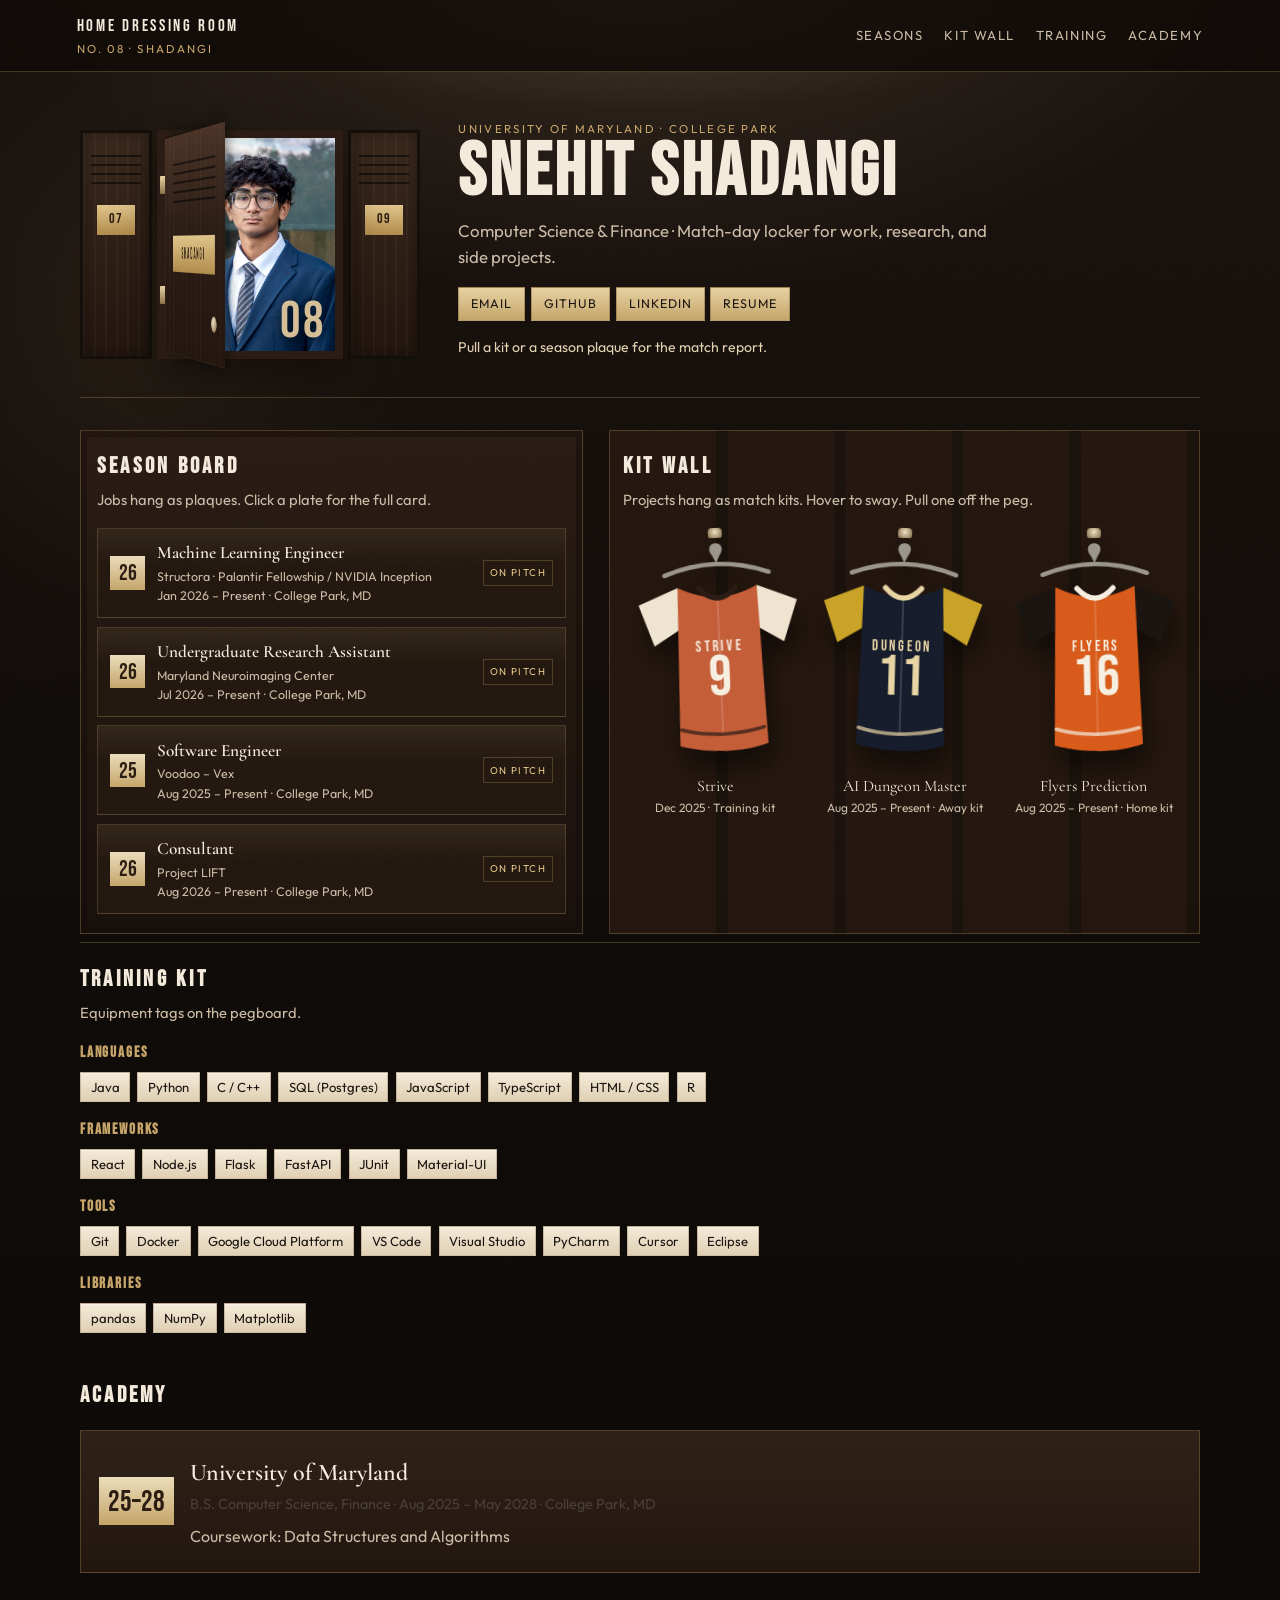
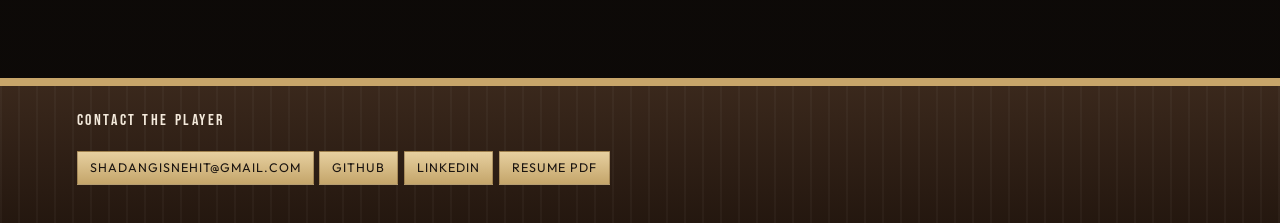
==== commit d2121e99: "Rebuild the site as a locker-room kit wall Turn the one-page resume into a dressing-room layout: han" ====
--- a/index.html
+++ b/index.html
@@ -3,122 +3,381 @@
 <head>
     <meta charset="UTF-8">
     <meta name="viewport" content="width=device-width, initial-scale=1.0">
-    <title>Snehit Shadangi</title>
-    <meta name="description" content="Computer Science and Finance student at the University of Maryland.">
+    <title>Snehit Shadangi — Home Dressing Room</title>
+    <meta name="description" content="Computer Science and Finance student at the University of Maryland. Experience, projects, and match reports.">
+    <meta name="theme-color" content="#140e0a">
+    <link rel="preconnect" href="https://fonts.googleapis.com">
+    <link rel="preconnect" href="https://fonts.gstatic.com" crossorigin>
+    <link href="https://fonts.googleapis.com/css2?family=Bebas+Neue&family=Cormorant+Garamond:ital,wght@0,500;0,600;0,700;1,500&family=Outfit:wght@300;400;500;600&display=swap" rel="stylesheet">
     <link rel="stylesheet" href="styles.css">
 </head>
 <body>
-    <header>
-        <img src="headshot.jpg" alt="Snehit Shadangi" width="160" height="120">
-        <div>
-            <h1>Snehit Shadangi</h1>
-            <p>Computer Science &amp; Finance student at the University of Maryland.</p>
-            <p class="links">
-                <a href="mailto:shadangisnehit@gmail.com">shadangisnehit@gmail.com</a>
-                <a href="https://github.com/SnehitS">GitHub</a>
-                <a href="https://www.linkedin.com/in/snehit-shadangi">LinkedIn</a>
-                <a href="resume.pdf">Resume</a>
-            </p>
+    <div class="grain" aria-hidden="true"></div>
+    <div class="overhead" aria-hidden="true"></div>
+
+    <a class="skip" href="#seasons">Skip to seasons</a>
+
+    <header class="directory">
+        <p class="directory-mark">
+            <span class="directory-room">Home dressing room</span>
+            <span class="directory-no">No. 08 · Shadangi</span>
+        </p>
+        <nav aria-label="Room directory">
+            <a href="#seasons">Seasons</a>
+            <a href="#kits">Kit wall</a>
+            <a href="#training">Training</a>
+            <a href="#academy">Academy</a>
+        </nav>
+    </header>
+
+    <main>
+        <section class="hero" aria-label="Player locker">
+            <div class="locker-bank">
+                <div class="closed-locker" aria-hidden="true">
+                    <span class="door-vents"></span>
+                    <span class="mini-plate">07</span>
+                </div>
+
+                <div class="player-locker">
+                    <div class="cabinet">
+                        <span class="hinge hinge-top"></span>
+                        <span class="hinge hinge-bot"></span>
+                        <div class="locker-interior">
+                            <img src="headshot.jpg" alt="Snehit Shadangi" width="280" height="360">
+                            <p class="locker-number">08</p>
+                        </div>
+                        <div class="locker-door">
+                            <span class="door-vents"></span>
+                            <span class="door-plate">Shadangi</span>
+                            <span class="door-lock"></span>
+                        </div>
+                    </div>
+                </div>
+
+                <div class="closed-locker" aria-hidden="true">
+                    <span class="door-vents"></span>
+                    <span class="mini-plate">09</span>
+                </div>
+            </div>
+
+            <div class="hero-copy">
+                <p class="eyebrow">University of Maryland · College Park</p>
+                <h1>Snehit Shadangi</h1>
+                <p class="role">Computer Science &amp; Finance · Match-day locker for work, research, and side projects.</p>
+                <p class="hero-links">
+                    <a href="mailto:shadangisnehit@gmail.com">Email</a>
+                    <a href="https://github.com/SnehitS" target="_blank" rel="noopener noreferrer">GitHub</a>
+                    <a href="https://www.linkedin.com/in/snehit-shadangi" target="_blank" rel="noopener noreferrer">LinkedIn</a>
+                    <a href="resume.pdf">Resume</a>
+                </p>
+                <p class="hint">Pull a kit or a season plaque for the match report.</p>
+            </div>
+        </section>
+
+        <div class="walls">
+            <section id="seasons" class="season-board">
+                <header class="wall-header">
+                    <h2>Season board</h2>
+                    <p>Jobs hang as plaques. Click a plate for the full card.</p>
+                </header>
+
+                <div class="plaques">
+                    <div class="plaque-slot">
+                        <button class="plaque" type="button" aria-expanded="false" aria-controls="report-structora" data-opens="report-structora">
+                            <span class="year">26</span>
+                            <span class="plaque-body">
+                                <span class="plaque-role">Machine Learning Engineer</span>
+                                <span class="plaque-club">Structora · Palantir Fellowship / NVIDIA Inception</span>
+                                <span class="plaque-place">Jan 2026 – Present · College Park, MD</span>
+                            </span>
+                            <span class="form on">On pitch</span>
+                        </button>
+                        <article id="report-structora" class="report" hidden>
+                            <p class="report-kicker">Season card</p>
+                            <h3>Machine Learning Engineer</h3>
+                            <p class="meta">Structora · Palantir Startup Fellowship / NVIDIA Inception · Jan 2026 – Present · College Park, MD</p>
+                            <ul>
+                                <li>Built a natural-language-to-JSON pipeline with Instructor and Python/NumPy so user queries can be turned into structured data for downstream models.</li>
+                                <li>Integrated a BIM-to-IFC graph generator with Neo4j using Node.js so architects can query building models as graph data.</li>
+                                <li>Reduced LLM hallucination in the NLP-to-Revit pipeline by refining prompts and adding validation checks.</li>
+                            </ul>
+                        </article>
+                    </div>
+
+                    <div class="plaque-slot">
+                        <button class="plaque" type="button" aria-expanded="false" aria-controls="report-mnc" data-opens="report-mnc">
+                            <span class="year">26</span>
+                            <span class="plaque-body">
+                                <span class="plaque-role">Undergraduate Research Assistant</span>
+                                <span class="plaque-club">Maryland Neuroimaging Center</span>
+                                <span class="plaque-place">Jul 2026 – Present · College Park, MD</span>
+                            </span>
+                            <span class="form on">On pitch</span>
+                        </button>
+                        <article id="report-mnc" class="report" hidden>
+                            <p class="report-kicker">Season card</p>
+                            <h3>Undergraduate Research Assistant</h3>
+                            <p class="meta">Maryland Neuroimaging Center · Jul 2026 – Present · College Park, MD</p>
+                            <ul>
+                                <li>Building a React and Docker web interface for the English Sublexical Toolkit (Wiley et al., 2024) under Dr. Jeremy Purcell.</li>
+                                <li>The tool computes grapheme-phoneme consistency across phonographeme, onset, and rime levels for real words and pseudowords.</li>
+                            </ul>
+                        </article>
+                    </div>
+
+                    <div class="plaque-slot">
+                        <button class="plaque" type="button" aria-expanded="false" aria-controls="report-voodoo" data-opens="report-voodoo">
+                            <span class="year">25</span>
+                            <span class="plaque-body">
+                                <span class="plaque-role">Software Engineer</span>
+                                <span class="plaque-club">Voodoo – Vex</span>
+                                <span class="plaque-place">Aug 2025 – Present · College Park, MD</span>
+                            </span>
+                            <span class="form on">On pitch</span>
+                        </button>
+                        <article id="report-voodoo" class="report" hidden>
+                            <p class="report-kicker">Season card</p>
+                            <h3>Software Engineer</h3>
+                            <p class="meta">Voodoo – Vex · Aug 2025 – Present · College Park, MD</p>
+                            <ul>
+                                <li>Worked on clipping UI and backend so users can scrub and select video.</li>
+                                <li>Built candidate retrieval and ranking models for a recommended feed, using real engagement data to refine ranking and performance.</li>
+                                <li>Integrated OpenAI speech-to-text with Python scripts to generate ElevenLabs voice agents.</li>
+                            </ul>
+                        </article>
+                    </div>
+
+                    <div class="plaque-slot">
+                        <button class="plaque" type="button" aria-expanded="false" aria-controls="report-lift" data-opens="report-lift">
+                            <span class="year">26</span>
+                            <span class="plaque-body">
+                                <span class="plaque-role">Consultant</span>
+                                <span class="plaque-club">Project LIFT</span>
+                                <span class="plaque-place">Aug 2026 – Present · College Park, MD</span>
+                            </span>
+                            <span class="form on">On pitch</span>
+                        </button>
+                        <article id="report-lift" class="report" hidden>
+                            <p class="report-kicker">Season card</p>
+                            <h3>Consultant</h3>
+                            <p class="meta">Project LIFT · Aug 2026 – Present · College Park, MD</p>
+                            <ul>
+                                <li>Building web apps with React and JavaScript and AI tools with pandas and Docker for local small businesses.</li>
+                            </ul>
+                        </article>
+                    </div>
+                </div>
+            </section>
+
+            <section id="kits" class="kit-wall">
+                <header class="wall-header">
+                    <h2>Kit wall</h2>
+                    <p>Projects hang as match kits. Hover to sway. Pull one off the peg.</p>
+                </header>
+
+                <div class="rail" aria-label="Match kits">
+                    <div class="kit-slot">
+                        <button class="kit kit-strive" type="button" style="--rest: -2.4deg; --idle: 5.2s;" aria-expanded="false" aria-controls="report-strive" data-opens="report-strive">
+                            <span class="kit-drop">
+                                <span class="kit-sway">
+                                    <span class="peg"></span>
+                                    <svg class="jersey" viewBox="0 0 200 258" aria-hidden="true">
+                                        <path class="hook" d="M100 8c-6 0-10 6-4 14l4 8 4-8c6-8 2-14-4-14z"/>
+                                        <path class="hanger" d="M42 42q58-22 116 0" fill="none"/>
+                                        <path class="sleeve" d="M56 56 12 74l16 46 36-22z"/>
+                                        <path class="sleeve" d="m144 56 44 18-16 46-36-22z"/>
+                                        <path class="body" d="M56 56c32 16 56 16 88 0l6 176c-48 16-98 0-98 0z"/>
+                                        <path class="fold" d="M100 70v150" fill="none"/>
+                                        <path class="collar" d="M80 58q20 22 40 0" fill="none"/>
+                                        <path class="stripe" d="M54 214c46 14 92 0 92 0" fill="none"/>
+                                    </svg>
+                                    <span class="marks">
+                                        <span class="jname">Strive</span>
+                                        <span class="jnum">9</span>
+                                    </span>
+                                </span>
+                            </span>
+                            <span class="kit-caption">
+                                <span class="kit-title">Strive</span>
+                                <span class="kit-meta">Dec 2025 · Training kit</span>
+                            </span>
+                        </button>
+                        <article id="report-strive" class="report" hidden>
+                            <p class="report-kicker">Match report · No. 9</p>
+                            <h3>Strive</h3>
+                            <p class="meta">Dec 2025</p>
+                            <ul>
+                                <li>Workout tracker for sets, reps, weight, volume, and training time.</li>
+                                <li>Backend support for rankings and leaderboards, with MongoDB for storage.</li>
+                            </ul>
+                        </article>
+                    </div>
+
+                    <div class="kit-slot">
+                        <button class="kit kit-dungeon" type="button" style="--rest: 1.6deg; --idle: 4.4s;" aria-expanded="false" aria-controls="report-dungeon" data-opens="report-dungeon">
+                            <span class="kit-drop">
+                                <span class="kit-sway">
+                                    <span class="peg"></span>
+                                    <svg class="jersey" viewBox="0 0 200 258" aria-hidden="true">
+                                        <path class="hook" d="M100 8c-6 0-10 6-4 14l4 8 4-8c6-8 2-14-4-14z"/>
+                                        <path class="hanger" d="M42 42q58-22 116 0" fill="none"/>
+                                        <path class="sleeve" d="M56 56 12 74l16 46 36-22z"/>
+                                        <path class="sleeve" d="m144 56 44 18-16 46-36-22z"/>
+                                        <path class="body" d="M56 56c32 16 56 16 88 0l6 176c-48 16-98 0-98 0z"/>
+                                        <path class="fold" d="M100 70v150" fill="none"/>
+                                        <path class="collar" d="M80 58q20 22 40 0" fill="none"/>
+                                        <path class="stripe" d="M54 214c46 14 92 0 92 0" fill="none"/>
+                                    </svg>
+                                    <span class="marks">
+                                        <span class="jname">Dungeon</span>
+                                        <span class="jnum">11</span>
+                                    </span>
+                                </span>
+                            </span>
+                            <span class="kit-caption">
+                                <span class="kit-title">AI Dungeon Master</span>
+                                <span class="kit-meta">Aug 2025 – Present · Away kit</span>
+                            </span>
+                        </button>
+                        <article id="report-dungeon" class="report" hidden>
+                            <p class="report-kicker">Match report · No. 11</p>
+                            <h3>AI Dungeon Master</h3>
+                            <p class="meta">Aug 2025 – Present</p>
+                            <ul>
+                                <li>2D map generation with Stability, plus 3D interactable minimaps for events.</li>
+                                <li>Neo4j knowledge graph for long-term session memory.</li>
+                                <li>Scraper for the D&amp;D 5e API to validate movement and skills.</li>
+                            </ul>
+                        </article>
+                    </div>
+
+                    <div class="kit-slot">
+                        <button class="kit kit-flyers" type="button" style="--rest: -1.1deg; --idle: 6s;" aria-expanded="false" aria-controls="report-flyers" data-opens="report-flyers">
+                            <span class="kit-drop">
+                                <span class="kit-sway">
+                                    <span class="peg"></span>
+                                    <svg class="jersey" viewBox="0 0 200 258" aria-hidden="true">
+                                        <path class="hook" d="M100 8c-6 0-10 6-4 14l4 8 4-8c6-8 2-14-4-14z"/>
+                                        <path class="hanger" d="M42 42q58-22 116 0" fill="none"/>
+                                        <path class="sleeve" d="M56 56 12 74l16 46 36-22z"/>
+                                        <path class="sleeve" d="m144 56 44 18-16 46-36-22z"/>
+                                        <path class="body" d="M56 56c32 16 56 16 88 0l6 176c-48 16-98 0-98 0z"/>
+                                        <path class="fold" d="M100 70v150" fill="none"/>
+                                        <path class="collar" d="M80 58q20 22 40 0" fill="none"/>
+                                        <path class="stripe" d="M54 214c46 14 92 0 92 0" fill="none"/>
+                                    </svg>
+                                    <span class="marks">
+                                        <span class="jname">Flyers</span>
+                                        <span class="jnum">16</span>
+                                    </span>
+                                </span>
+                            </span>
+                            <span class="kit-caption">
+                                <span class="kit-title">Flyers Prediction</span>
+                                <span class="kit-meta">Aug 2025 – Present · Home kit</span>
+                            </span>
+                        </button>
+                        <article id="report-flyers" class="report" hidden>
+                            <p class="report-kicker">Match report · No. 16</p>
+                            <h3>Flyers Prediction Model</h3>
+                            <p class="meta">Aug 2025 – Present</p>
+                            <ul>
+                                <li>Machine learning model to predict Philadelphia Flyers game outcomes from NHL API data.</li>
+                                <li>Preprocessing and feature engineering on team stats, player metrics, and game conditions.</li>
+                            </ul>
+                        </article>
+                    </div>
+                </div>
+            </section>
         </div>
-    </header>
-
-    <nav>
-        <a href="#experience">Experience</a>
-        <a href="#projects">Projects</a>
-        <a href="#skills">Skills</a>
-        <a href="#education">Education</a>
-    </nav>
-
-    <main>
-        <section id="experience">
-            <h2>Experience</h2>
-
-            <article>
-                <h3>Machine Learning Engineer</h3>
-                <p class="meta">Structora · Palantir Startup Fellowship / NVIDIA Inception · Jan 2026 – Present · College Park, MD</p>
-                <ul>
-                    <li>Built a natural-language-to-JSON pipeline with Instructor and Python/NumPy so user queries can be turned into structured data for downstream models.</li>
-                    <li>Integrated a BIM-to-IFC graph generator with Neo4j using Node.js so architects can query building models as graph data.</li>
-                    <li>Reduced LLM hallucination in the NLP-to-Revit pipeline by refining prompts and adding validation checks.</li>
-                </ul>
-            </article>
-
-            <article>
-                <h3>Undergraduate Research Assistant</h3>
-                <p class="meta">Maryland Neuroimaging Center · Jul 2026 – Present · College Park, MD</p>
-                <ul>
-                    <li>Building a React and Docker web interface for the English Sublexical Toolkit (Wiley et al., 2024) under Dr. Jeremy Purcell.</li>
-                    <li>The tool computes grapheme-phoneme consistency across phonographeme, onset, and rime levels for real words and pseudowords.</li>
-                </ul>
-            </article>
-
-            <article>
-                <h3>Software Engineer</h3>
-                <p class="meta">Voodoo – Vex · Aug 2025 – Present · College Park, MD</p>
-                <ul>
-                    <li>Worked on clipping UI and backend so users can scrub and select video.</li>
-                    <li>Built candidate retrieval and ranking models for a recommended feed, using real engagement data to refine ranking and performance.</li>
-                    <li>Integrated OpenAI speech-to-text with Python scripts to generate ElevenLabs voice agents.</li>
-                </ul>
-            </article>
-
-            <article>
-                <h3>Consultant</h3>
-                <p class="meta">Project LIFT · Aug 2026 – Present · College Park, MD</p>
-                <ul>
-                    <li>Building web apps with React and JavaScript and AI tools with pandas and Docker for local small businesses.</li>
-                </ul>
-            </article>
+
+        <section id="training" class="training">
+            <header class="wall-header">
+                <h2>Training kit</h2>
+                <p>Equipment tags on the pegboard.</p>
+            </header>
+
+            <div class="shelves">
+                <div class="shelf">
+                    <h3>Languages</h3>
+                    <ul class="tags">
+                        <li>Java</li>
+                        <li>Python</li>
+                        <li>C / C++</li>
+                        <li>SQL (Postgres)</li>
+                        <li>JavaScript</li>
+                        <li>TypeScript</li>
+                        <li>HTML / CSS</li>
+                        <li>R</li>
+                    </ul>
+                </div>
+                <div class="shelf">
+                    <h3>Frameworks</h3>
+                    <ul class="tags">
+                        <li>React</li>
+                        <li>Node.js</li>
+                        <li>Flask</li>
+                        <li>FastAPI</li>
+                        <li>JUnit</li>
+                        <li>Material-UI</li>
+                    </ul>
+                </div>
+                <div class="shelf">
+                    <h3>Tools</h3>
+                    <ul class="tags">
+                        <li>Git</li>
+                        <li>Docker</li>
+                        <li>Google Cloud Platform</li>
+                        <li>VS Code</li>
+                        <li>Visual Studio</li>
+                        <li>PyCharm</li>
+                        <li>Cursor</li>
+                        <li>Eclipse</li>
+                    </ul>
+                </div>
+                <div class="shelf">
+                    <h3>Libraries</h3>
+                    <ul class="tags">
+                        <li>pandas</li>
+                        <li>NumPy</li>
+                        <li>Matplotlib</li>
+                    </ul>
+                </div>
+            </div>
         </section>
 
-        <section id="projects">
-            <h2>Projects</h2>
-
-            <article>
-                <h3>Strive</h3>
-                <p class="meta">Dec 2025</p>
-                <ul>
-                    <li>Workout tracker for sets, reps, weight, volume, and training time.</li>
-                    <li>Backend support for rankings and leaderboards, with MongoDB for storage.</li>
-                </ul>
-            </article>
-
-            <article>
-                <h3>AI Dungeon Master</h3>
-                <p class="meta">Aug 2025 – Present</p>
-                <ul>
-                    <li>2D map generation with Stability, plus 3D interactable minimaps for events.</li>
-                    <li>Neo4j knowledge graph for long-term session memory.</li>
-                    <li>Scraper for the D&amp;D 5e API to validate movement and skills.</li>
-                </ul>
-            </article>
-
-            <article>
-                <h3>Flyers Prediction Model</h3>
-                <p class="meta">Aug 2025 – Present</p>
-                <ul>
-                    <li>Machine learning model to predict Philadelphia Flyers game outcomes from NHL API data.</li>
-                    <li>Preprocessing and feature engineering on team stats, player metrics, and game conditions.</li>
-                </ul>
-            </article>
-        </section>
-
-        <section id="skills">
-            <h2>Skills</h2>
-            <p><strong>Languages:</strong> Java, Python, C/C++, SQL (Postgres), JavaScript, TypeScript, HTML/CSS, R</p>
-            <p><strong>Frameworks:</strong> React, Node.js, Flask, FastAPI, JUnit, Material-UI</p>
-            <p><strong>Tools:</strong> Git, Docker, Google Cloud Platform, VS Code, Visual Studio, PyCharm, Cursor, Eclipse</p>
-            <p><strong>Libraries:</strong> pandas, NumPy, Matplotlib</p>
-        </section>
-
-        <section id="education">
-            <h2>Education</h2>
-            <article>
-                <h3>University of Maryland</h3>
-                <p class="meta">B.S. Computer Science, Finance · Aug 2025 – May 2028 · College Park, MD</p>
-                <p>Coursework: Data Structures and Algorithms</p>
+        <section id="academy" class="academy">
+            <header class="wall-header">
+                <h2>Academy</h2>
+            </header>
+            <article class="academy-plaque">
+                <p class="year-lg">25–28</p>
+                <div>
+                    <h3>University of Maryland</h3>
+                    <p class="meta">B.S. Computer Science, Finance · Aug 2025 – May 2028 · College Park, MD</p>
+                    <p>Coursework: Data Structures and Algorithms</p>
+                </div>
             </article>
         </section>
     </main>
+
+    <footer class="bench">
+        <p class="bench-label">Contact the player</p>
+        <p class="hero-links">
+            <a href="mailto:shadangisnehit@gmail.com">shadangisnehit@gmail.com</a>
+            <a href="https://github.com/SnehitS" target="_blank" rel="noopener noreferrer">GitHub</a>
+            <a href="https://www.linkedin.com/in/snehit-shadangi" target="_blank" rel="noopener noreferrer">LinkedIn</a>
+            <a href="resume.pdf">Resume PDF</a>
+        </p>
+    </footer>
+
+    <noscript>
+        <style>
+            .report[hidden] { display: block !important; }
+            .locker-door { transform: rotateY(-68deg); }
+            .kit-drop, .plaque { opacity: 1; transform: none; animation: none; }
+        </style>
+    </noscript>
+    <script src="locker.js"></script>
 </body>
 </html>
--- a/styles.css
+++ b/styles.css
@@ -1,4 +1,29 @@
-* {
+:root {
+    --wood-deep: #120d0a;
+    --wood-mid: #1c1410;
+    --wood-face: #2b1d15;
+    --wood-lit: #3c291c;
+    --wood-grain: #4a3324;
+    --brass: #c7a56a;
+    --brass-dim: #8d7347;
+    --brass-hot: #e8c98a;
+    --metal: #9a958c;
+    --paper: #f3ead8;
+    --ink: #1a1410;
+    --ink-soft: #4a4038;
+    --cream: #f6eee0;
+    --warm: rgba(243, 213, 163, 0.2);
+    --line: rgba(199, 165, 106, 0.28);
+    --text: #f4eadc;
+    --muted: #cbbba6;
+    --display: "Bebas Neue", "Arial Narrow", Impact, sans-serif;
+    --serif: "Cormorant Garamond", Georgia, serif;
+    --sans: "Outfit", "Segoe UI", sans-serif;
+}
+
+*,
+*::before,
+*::after {
     box-sizing: border-box;
 }
 
@@ -7,127 +32,894 @@
 }
 
 body {
-    margin: 0 auto;
-    max-width: 40rem;
-    padding: 2.5rem 1.25rem 4rem;
-    font: 16px/1.5 -apple-system, BlinkMacSystemFont, "Segoe UI", Helvetica, Arial, sans-serif;
-    color: #111;
-    background: #fff;
-}
-
-header {
-    display: flex;
-    gap: 1.25rem;
-    align-items: flex-start;
-}
-
-header img {
-    width: 160px;
-    height: 120px;
-    object-fit: cover;
-    object-position: center 20%;
-    flex-shrink: 0;
-}
-
-h1 {
-    margin: 0 0 0.25rem;
-    font-size: 1.75rem;
-    font-weight: 650;
-    letter-spacing: -0.02em;
-}
-
-h2 {
-    margin: 0 0 1rem;
-    padding-bottom: 0.35rem;
-    font-size: 1.05rem;
-    font-weight: 650;
-    letter-spacing: 0.04em;
-    text-transform: uppercase;
-    border-bottom: 1px solid #111;
-}
-
+    margin: 0;
+    color: var(--text);
+    font: 16px/1.55 var(--sans);
+    background-color: var(--wood-deep);
+    background-image:
+        radial-gradient(ellipse 90% 42% at 50% -8%, rgba(243, 213, 163, 0.16), transparent 58%),
+        radial-gradient(ellipse 30% 24% at 12% 18%, rgba(199, 165, 106, 0.08), transparent 70%),
+        linear-gradient(180deg, #1a120e 0%, #100c09 48%, #0c0907 100%);
+    min-height: 100%;
+}
+
+img {
+    max-width: 100%;
+    display: block;
+}
+
+h1,
+h2,
 h3 {
     margin: 0;
-    font-size: 1rem;
-    font-weight: 650;
-}
-
-header p,
-.meta,
-article p {
-    margin: 0.2rem 0 0;
-}
-
-header p {
-    color: #333;
-}
-
-.links {
-    margin-top: 0.7rem;
-}
-
-.links a + a::before {
-    content: "·";
-    margin: 0 0.45rem;
-    color: #888;
+    font-weight: 600;
+}
+
+a {
+    color: var(--brass-hot);
+    text-underline-offset: 0.18em;
+}
+
+a:hover {
+    color: var(--cream);
+}
+
+button {
+    font: inherit;
+    color: inherit;
+    background: none;
+    border: 0;
+    padding: 0;
+    cursor: pointer;
+    text-align: left;
+    -webkit-tap-highlight-color: transparent;
+}
+
+button:focus {
+    outline: none;
+}
+
+button:focus-visible {
+    outline: 2px solid var(--brass-hot);
+    outline-offset: 3px;
+}
+
+.skip {
+    position: absolute;
+    left: 1rem;
+    top: -4rem;
+    z-index: 20;
+    padding: 0.5rem 0.8rem;
+    background: var(--brass);
+    color: var(--ink);
+}
+
+.skip:focus {
+    top: 0.6rem;
+}
+
+.grain,
+.overhead {
     pointer-events: none;
-}
-
-nav {
+    position: fixed;
+    inset: 0;
+}
+
+.grain {
+    z-index: 12;
+    opacity: 0.07;
+    mix-blend-mode: overlay;
+    background-image: url("data:image/svg+xml,%3Csvg xmlns='http://www.w3.org/2000/svg' width='140' height='140'%3E%3Cfilter id='n'%3E%3CfeTurbulence type='fractalNoise' baseFrequency='.8' numOctaves='4' stitchTiles='stitch'/%3E%3C/filter%3E%3Crect width='140' height='140' filter='url(%23n)' opacity='.7'/%3E%3C/svg%3E");
+}
+
+.overhead {
+    z-index: 0;
+    background: radial-gradient(ellipse 50% 18% at 50% 0%, rgba(255, 214, 150, 0.14), transparent 70%);
+}
+
+.directory {
+    position: sticky;
+    top: 0;
+    z-index: 10;
+    display: flex;
+    justify-content: space-between;
+    align-items: center;
+    gap: 1rem;
+    flex-wrap: wrap;
+    padding: 0.8rem 6vw;
+    background: rgba(16, 11, 8, 0.86);
+    border-bottom: 1px solid var(--line);
+    backdrop-filter: blur(10px);
+}
+
+.directory-mark {
+    margin: 0;
+    display: flex;
+    flex-direction: column;
+    gap: 0.1rem;
+}
+
+.directory-room {
+    font-family: var(--display);
+    letter-spacing: 0.16em;
+    font-size: 1.05rem;
+    text-transform: uppercase;
+}
+
+.directory-no {
+    color: var(--brass);
+    font-size: 0.72rem;
+    letter-spacing: 0.18em;
+    text-transform: uppercase;
+}
+
+.directory nav {
     display: flex;
     flex-wrap: wrap;
-    gap: 0.75rem 1.25rem;
-    margin: 1.5rem 0 0.25rem;
-    padding: 0.75rem 0;
-    border-top: 1px solid #ddd;
-    border-bottom: 1px solid #ddd;
-    position: sticky;
-    top: 0;
-    background: #fff;
-}
-
-a {
-    color: #111;
-}
-
-a:hover {
-    text-decoration-thickness: 2px;
-}
-
-section {
-    padding-top: 2rem;
-    scroll-margin-top: 3rem;
-}
-
-article + article {
-    margin-top: 1.5rem;
-}
-
-.meta {
-    color: #555;
+    gap: 0.9rem 1.3rem;
+}
+
+.directory nav a {
+    color: var(--muted);
+    text-decoration: none;
+    font-size: 0.82rem;
+    letter-spacing: 0.12em;
+    text-transform: uppercase;
+}
+
+.directory nav a:hover {
+    color: var(--brass-hot);
+}
+
+main {
+    position: relative;
+    z-index: 1;
+    width: min(1120px, calc(100% - 1.5rem));
+    margin: 0 auto;
+    padding: 1.5rem 0 4rem;
+}
+
+.hero {
+    display: grid;
+    grid-template-columns: minmax(240px, 340px) 1fr;
+    gap: 2.4rem;
+    align-items: end;
+    padding: 1.5rem 0 2.4rem;
+    border-bottom: 1px solid var(--line);
+}
+
+.locker-bank {
+    display: grid;
+    grid-template-columns: 0.52fr 1.35fr 0.52fr;
+    gap: 5px;
+    align-items: stretch;
+}
+
+.closed-locker {
+    display: flex;
+    flex-direction: column;
+    justify-content: flex-start;
+    padding-top: 14%;
+    background:
+        repeating-linear-gradient(90deg, rgba(255, 255, 255, 0.03) 0 2px, transparent 2px 11px),
+        linear-gradient(180deg, #3a281c, #23160f);
+    border: 3px solid #140e0a;
+    box-shadow: inset 0 0 18px rgba(0, 0, 0, 0.35);
+}
+
+.closed-locker .door-vents {
+    height: 18%;
+    margin: 8% 12% 0;
+}
+
+.mini-plate {
+    display: block;
+    width: 58%;
+    margin: 28% auto 0;
+    padding: 0.28rem 0.15rem;
+    background: linear-gradient(180deg, #dfc48a, #b08a4a);
+    color: #2a1c10;
+    font-family: var(--display);
+    letter-spacing: 0.08em;
+    text-align: center;
+    font-size: 0.85rem;
+}
+
+.player-locker {
+    position: relative;
+    perspective: 1100px;
+}
+
+.cabinet {
+    position: relative;
+    transform-style: preserve-3d;
+    background: #1a110d;
+    border: 8px solid #2a1c14;
+    box-shadow:
+        inset 0 0 40px rgba(0, 0, 0, 0.45),
+        0 18px 40px rgba(0, 0, 0, 0.35);
+}
+
+.locker-interior {
+    position: relative;
+    z-index: 1;
+    aspect-ratio: 4 / 5;
+    overflow: hidden;
+    background:
+        radial-gradient(ellipse at 50% 0%, rgba(243, 213, 163, 0.28), transparent 55%),
+        #140f0c;
+}
+
+.locker-interior img {
+    width: 100%;
+    height: 100%;
+    object-fit: cover;
+    object-position: center 18%;
+    filter: saturate(0.92) contrast(1.04);
+}
+
+.locker-number {
+    position: absolute;
+    right: 0.55rem;
+    bottom: 0.2rem;
+    margin: 0;
+    font-family: var(--display);
+    font-size: 3.2rem;
+    letter-spacing: 0.06em;
+    color: rgba(243, 213, 163, 0.88);
+    line-height: 1;
+    text-shadow: 0 2px 12px rgba(0, 0, 0, 0.6);
+}
+
+.hinge {
+    position: absolute;
+    left: -5px;
+    z-index: 3;
+    width: 10px;
+    height: 18px;
+    background: linear-gradient(180deg, #e8d5a3, #8a7048);
+    border-radius: 1px;
+}
+
+.hinge-top { top: 18%; }
+.hinge-bot { bottom: 22%; }
+
+.locker-door {
+    position: absolute;
+    inset: 0;
+    z-index: 2;
+    transform-origin: left center;
+    backface-visibility: hidden;
+    background:
+        repeating-linear-gradient(90deg, rgba(255, 255, 255, 0.03) 0 2px, transparent 2px 13px),
+        linear-gradient(180deg, #4a3326, #2c1d15 40%, #23160f);
+    border: 1px solid rgba(0, 0, 0, 0.4);
+    box-shadow: 10px 0 22px rgba(0, 0, 0, 0.4);
+    animation: door-open 1.35s cubic-bezier(0.16, 0.84, 0.22, 1) 0.2s both;
+}
+
+.door-vents {
+    display: block;
+    height: 22%;
+    margin: 12% 14% 0;
+    background: repeating-linear-gradient(
+        180deg,
+        transparent 0 7px,
+        rgba(0, 0, 0, 0.55) 7px 9px
+    );
+}
+
+.door-plate {
+    display: block;
+    width: 70%;
+    margin: 18% auto 0;
+    padding: 0.35rem 0.4rem;
+    background: linear-gradient(180deg, #dfc48a, #b08a4a);
+    color: #2a1c10;
+    font-family: var(--display);
+    letter-spacing: 0.18em;
+    text-align: center;
+    font-size: 0.95rem;
+    text-transform: uppercase;
+}
+
+.door-lock {
+    display: block;
+    width: 14px;
+    height: 14px;
+    margin: 22% 12% 0 auto;
+    border-radius: 50%;
+    background: radial-gradient(circle at 35% 35%, #efe0c0, #7a6240);
+}
+
+.hero-copy h1 {
+    font-family: var(--display);
+    font-size: clamp(2.8rem, 6vw, 4.6rem);
+    letter-spacing: 0.04em;
+    line-height: 0.92;
+    margin: 0.15rem 0 0.6rem;
+}
+
+.eyebrow {
+    margin: 0;
+    color: var(--brass);
+    letter-spacing: 0.2em;
+    text-transform: uppercase;
+    font-size: 0.72rem;
+}
+
+.role {
+    margin: 0;
+    max-width: 34rem;
+    color: var(--muted);
+    font-size: 1.05rem;
+}
+
+.hero-links {
+    display: flex;
+    flex-wrap: wrap;
+    gap: 0.45rem 0.35rem;
+    margin: 1.1rem 0 0;
+}
+
+.hero-links a {
+    color: var(--ink);
+    background: linear-gradient(180deg, #e7d0a0, #c4a56a);
+    text-decoration: none;
+    padding: 0.38rem 0.75rem;
+    font-size: 0.78rem;
+    letter-spacing: 0.08em;
+    text-transform: uppercase;
+    border: 1px solid rgba(90, 60, 24, 0.35);
+}
+
+.hero-links a:hover {
+    color: var(--ink);
+    filter: brightness(1.08);
+}
+
+.hint {
+    margin: 1rem 0 0;
+    color: #e3d2b0;
+    font-size: 0.88rem;
+}
+
+.walls {
+    display: grid;
+    grid-template-columns: minmax(0, 0.92fr) minmax(0, 1.08fr);
+    gap: 1.6rem;
+    padding: 2rem 0 0.5rem;
+}
+
+.wall-header {
+    margin-bottom: 1rem;
+}
+
+.wall-header h2 {
+    font-family: var(--display);
+    letter-spacing: 0.14em;
+    font-size: 1.45rem;
+    text-transform: uppercase;
+}
+
+.wall-header p {
+    margin: 0.25rem 0 0;
+    color: var(--muted);
     font-size: 0.92rem;
 }
 
-ul {
-    margin: 0.4rem 0 0;
-    padding-left: 1.15rem;
-}
-
-li + li {
-    margin-top: 0.25rem;
-}
-
-#skills p {
-    margin: 0.35rem 0 0;
-}
-
-@media (max-width: 560px) {
-    header {
-        flex-direction: column;
-    }
-
-    header img {
-        width: 120px;
-        height: 90px;
-    }
-}
+.season-board,
+.kit-wall,
+.training,
+.academy {
+    padding: 1.2rem 0 1.6rem;
+    scroll-margin-top: 4.8rem;
+}
+
+.season-board {
+    background:
+        linear-gradient(180deg, rgba(43, 29, 21, 0.92), rgba(26, 18, 14, 0.92));
+    border: 1px solid var(--line);
+    padding: 1.15rem 1rem 1.2rem;
+    box-shadow: inset 0 0 0 6px rgba(18, 12, 8, 0.45);
+}
+
+.plaques {
+    display: grid;
+    gap: 0.55rem;
+}
+
+.plaque {
+    display: grid;
+    grid-template-columns: auto 1fr auto;
+    gap: 0.75rem;
+    align-items: center;
+    width: 100%;
+    padding: 0.7rem 0.75rem;
+    background:
+        linear-gradient(180deg, rgba(231, 208, 160, 0.08), transparent 40%),
+        #23180f;
+    border: 1px solid rgba(199, 165, 106, 0.22);
+    animation: stamp 0.7s ease both;
+}
+
+.plaque:nth-child(1) { animation-delay: 0.45s; }
+.plaque:nth-child(2) { animation-delay: 0.55s; }
+.plaque:nth-child(3) { animation-delay: 0.65s; }
+.plaque:nth-child(4) { animation-delay: 0.75s; }
+
+.plaque:hover,
+.plaque:focus-visible,
+.plaque[aria-expanded="true"] {
+    border-color: var(--brass);
+    background: #2d2016;
+}
+
+.kit:focus-visible,
+.plaque:focus-visible {
+    outline-offset: 4px;
+}
+
+.year,
+.year-lg {
+    font-family: var(--display);
+    color: #2b1d12;
+    background: linear-gradient(180deg, #ebdcba, #c4a56a);
+    min-width: 2.2rem;
+    text-align: center;
+    line-height: 1;
+    padding: 0.45rem 0.3rem 0.3rem;
+}
+
+.year {
+    font-size: 1.35rem;
+}
+
+.plaque-role {
+    display: block;
+    font-family: var(--serif);
+    font-size: 1.08rem;
+    font-weight: 600;
+}
+
+.plaque-club,
+.plaque-place {
+    display: block;
+    color: var(--muted);
+    font-size: 0.78rem;
+}
+
+.form {
+    font-size: 0.62rem;
+    letter-spacing: 0.14em;
+    text-transform: uppercase;
+    color: var(--brass-hot);
+    border: 1px solid var(--line);
+    padding: 0.28rem 0.4rem;
+    white-space: nowrap;
+}
+
+.kit-wall {
+    background:
+        repeating-linear-gradient(
+            90deg,
+            #24170f 0 18%,
+            #1a120c 18% 20%
+        );
+    border: 1px solid var(--line);
+    padding: 1.15rem 0.8rem 1.2rem;
+}
+
+.rail {
+    display: grid;
+    grid-template-columns: repeat(3, minmax(0, 1fr));
+    gap: 0.4rem 0.3rem;
+    align-items: start;
+    min-height: 320px;
+}
+
+.kit-slot {
+    display: contents;
+}
+
+.kit {
+    display: flex;
+    flex-direction: column;
+    align-items: center;
+    width: 100%;
+    background: transparent;
+    grid-row: 1;
+}
+
+.kit-drop {
+    display: block;
+    width: min(100%, 180px);
+    animation: hang-drop 0.95s cubic-bezier(0.16, 0.86, 0.22, 1) both;
+}
+
+.kit-strive .kit-drop { animation-delay: 0.5s; }
+.kit-dungeon .kit-drop { animation-delay: 0.66s; }
+.kit-flyers .kit-drop { animation-delay: 0.82s; }
+
+.kit-sway {
+    display: block;
+    position: relative;
+    transform-origin: 50% 10px;
+    transform: rotate(calc(var(--rest, 0deg) + var(--sway, 0deg)));
+    animation: idle-sway var(--idle, 5s) ease-in-out 1.4s infinite;
+    filter: drop-shadow(4px 16px 12px rgba(0, 0, 0, 0.5));
+}
+
+.kit.is-held .kit-sway {
+    animation: none;
+    transition: transform 0.18s ease-out;
+}
+
+.kit[aria-expanded="true"] .kit-sway {
+    animation: none;
+    transform: translateY(-10px) scale(1.04) rotate(0deg);
+    filter: drop-shadow(0 22px 18px rgba(0, 0, 0, 0.55));
+}
+
+.peg {
+    display: block;
+    width: 14px;
+    height: 10px;
+    margin: 0 auto -2px;
+    background: radial-gradient(circle at 50% 40%, #efe0c4, #7d6540);
+    border-radius: 4px 4px 2px 2px;
+}
+
+.jersey {
+    width: 100%;
+    height: auto;
+    display: block;
+}
+
+.jersey .hook {
+    fill: var(--metal);
+}
+
+.jersey .hanger {
+    stroke: var(--metal);
+    stroke-width: 5;
+    stroke-linecap: round;
+}
+
+.jersey .collar,
+.jersey .stripe,
+.jersey .fold {
+    stroke-linecap: round;
+    fill: none;
+}
+
+.jersey .fold {
+    stroke: rgba(255, 255, 255, 0.16);
+    stroke-width: 2;
+}
+
+.kit-strive {
+    --kit-body: #c45d38;
+    --kit-sleeve: #efe4d0;
+    --kit-number: #f6eee0;
+    --kit-trim: #2a1c14;
+}
+
+.kit-dungeon {
+    --kit-body: #161c2c;
+    --kit-sleeve: #c9a227;
+    --kit-number: #e8d5a3;
+    --kit-trim: #e8d5a3;
+}
+
+.kit-flyers {
+    --kit-body: #d85a1a;
+    --kit-sleeve: #1a1410;
+    --kit-number: #f6eee0;
+    --kit-trim: #f6eee0;
+}
+
+.jersey .body {
+    fill: var(--kit-body);
+}
+
+.jersey .sleeve {
+    fill: var(--kit-sleeve);
+}
+
+.jersey .collar {
+    stroke: var(--kit-trim);
+    stroke-width: 6;
+}
+
+.jersey .stripe {
+    stroke: var(--kit-trim);
+    stroke-width: 4;
+    opacity: 0.7;
+}
+
+.marks {
+    position: absolute;
+    left: 50%;
+    top: 58%;
+    transform: translate(-50%, -42%);
+    width: 48%;
+    text-align: center;
+    color: var(--kit-number);
+    pointer-events: none;
+}
+
+.jname,
+.jnum {
+    display: block;
+    font-family: var(--display);
+    line-height: 0.85;
+}
+
+.jname {
+    font-size: clamp(0.7rem, 2.4vw, 0.95rem);
+    letter-spacing: 0.18em;
+    text-transform: uppercase;
+}
+
+.jnum {
+    font-size: clamp(2.6rem, 8vw, 3.6rem);
+    letter-spacing: 0.02em;
+}
+
+.kit-caption {
+    margin-top: 0.35rem;
+    text-align: center;
+}
+
+.kit-title {
+    display: block;
+    font-family: var(--serif);
+    font-size: 1rem;
+}
+
+.kit-meta {
+    display: block;
+    color: var(--muted);
+    font-size: 0.75rem;
+}
+
+.kit-wall .report {
+    grid-row: 2;
+    grid-column: 1 / -1;
+}
+
+.report {
+    margin-top: 0.7rem;
+    padding: 1rem 1.05rem 1.05rem;
+    background: var(--paper);
+    color: var(--ink);
+    border-left: 4px solid var(--brass);
+    animation: sheet-in 0.35s ease;
+}
+
+.report[hidden] {
+    display: none;
+}
+
+.report-kicker {
+    margin: 0 0 0.2rem;
+    color: var(--brass-dim);
+    letter-spacing: 0.16em;
+    text-transform: uppercase;
+    font-size: 0.68rem;
+}
+
+.report h3 {
+    font-family: var(--serif);
+    font-size: 1.35rem;
+}
+
+.report .meta,
+.academy-plaque .meta {
+    margin: 0.15rem 0 0.55rem;
+    color: var(--ink-soft);
+    font-size: 0.9rem;
+}
+
+.report ul {
+    margin: 0;
+    padding-left: 1.1rem;
+}
+
+.report li + li {
+    margin-top: 0.35rem;
+}
+
+.training {
+    border-top: 1px solid var(--line);
+}
+
+.shelves {
+    display: grid;
+    gap: 1rem;
+}
+
+.shelf h3 {
+    font-family: var(--display);
+    letter-spacing: 0.12em;
+    font-size: 0.95rem;
+    color: var(--brass);
+    text-transform: uppercase;
+    margin-bottom: 0.45rem;
+}
+
+.tags {
+    list-style: none;
+    display: flex;
+    flex-wrap: wrap;
+    gap: 0.45rem;
+    margin: 0;
+    padding: 0;
+}
+
+.tags li {
+    background: linear-gradient(180deg, #f3ead8, #e0d0b4);
+    color: var(--ink);
+    padding: 0.28rem 0.6rem 0.22rem;
+    font-size: 0.82rem;
+    border: 1px solid rgba(90, 60, 24, 0.25);
+    box-shadow: 0 1px 0 rgba(255, 255, 255, 0.35) inset;
+}
+
+.academy-plaque {
+    display: grid;
+    grid-template-columns: auto 1fr;
+    gap: 1rem;
+    align-items: center;
+    padding: 1.1rem 1.15rem;
+    background: linear-gradient(180deg, #2f2118, #22170f);
+    border: 1px solid var(--line);
+}
+
+.year-lg {
+    font-size: 1.8rem;
+    padding: 0.7rem 0.55rem 0.5rem;
+}
+
+.academy-plaque h3 {
+    font-family: var(--serif);
+    font-size: 1.5rem;
+}
+
+.academy-plaque p:last-child {
+    margin: 0;
+    color: var(--muted);
+}
+
+.bench {
+    position: relative;
+    z-index: 1;
+    margin-top: 1rem;
+    padding: 1.4rem 6vw 2.4rem;
+    background:
+        repeating-linear-gradient(90deg, rgba(255, 255, 255, 0.03) 0 2px, transparent 2px 18px),
+        linear-gradient(180deg, #3a281c, #24170f);
+    border-top: 8px solid #c7a56a;
+}
+
+.bench-label {
+    margin: 0;
+    font-family: var(--display);
+    letter-spacing: 0.16em;
+    text-transform: uppercase;
+}
+
+@keyframes door-open {
+    from { transform: rotateY(0deg); }
+    to { transform: rotateY(-68deg); }
+}
+
+@keyframes hang-drop {
+    from {
+        opacity: 0;
+        transform: translateY(-52px) rotate(-8deg);
+    }
+    to {
+        opacity: 1;
+        transform: translateY(0) rotate(0deg);
+    }
+}
+
+@keyframes idle-sway {
+    0%, 100% { transform: rotate(var(--rest, 0deg)); }
+    50% { transform: rotate(calc(var(--rest, 0deg) + 2.4deg)); }
+}
+
+@keyframes stamp {
+    from {
+        opacity: 0;
+        transform: translateY(10px);
+    }
+    to {
+        opacity: 1;
+        transform: none;
+    }
+}
+
+@keyframes sheet-in {
+    from {
+        opacity: 0;
+        transform: translateY(8px);
+    }
+    to {
+        opacity: 1;
+        transform: none;
+    }
+}
+
+@media (max-width: 860px) {
+    .hero,
+    .walls {
+        grid-template-columns: 1fr;
+    }
+
+    .hero {
+        gap: 1.4rem;
+    }
+
+    .locker-bank {
+        max-width: 280px;
+        grid-template-columns: 0.42fr 1.4fr 0.42fr;
+    }
+
+    .locker-door {
+        transform: rotateY(-62deg);
+        animation: none;
+    }
+
+    .rail {
+        grid-template-columns: 1fr;
+        justify-items: center;
+        min-height: 0;
+    }
+
+    .kit,
+    .kit-wall .report {
+        grid-row: auto;
+        grid-column: auto;
+    }
+
+    .kit-drop {
+        width: 170px;
+    }
+
+    .plaque {
+        grid-template-columns: auto 1fr;
+    }
+
+    .form {
+        grid-column: 2;
+        justify-self: start;
+    }
+}
+
+@media (prefers-reduced-motion: reduce) {
+    html {
+        scroll-behavior: auto;
+    }
+
+    .locker-door,
+    .kit-drop,
+    .plaque,
+    .report,
+    .kit-sway {
+        animation: none !important;
+        transition: none !important;
+    }
+
+    .locker-door {
+        transform: rotateY(-68deg);
+    }
+
+    .kit-drop,
+    .plaque {
+        opacity: 1;
+        transform: none;
+    }
+}
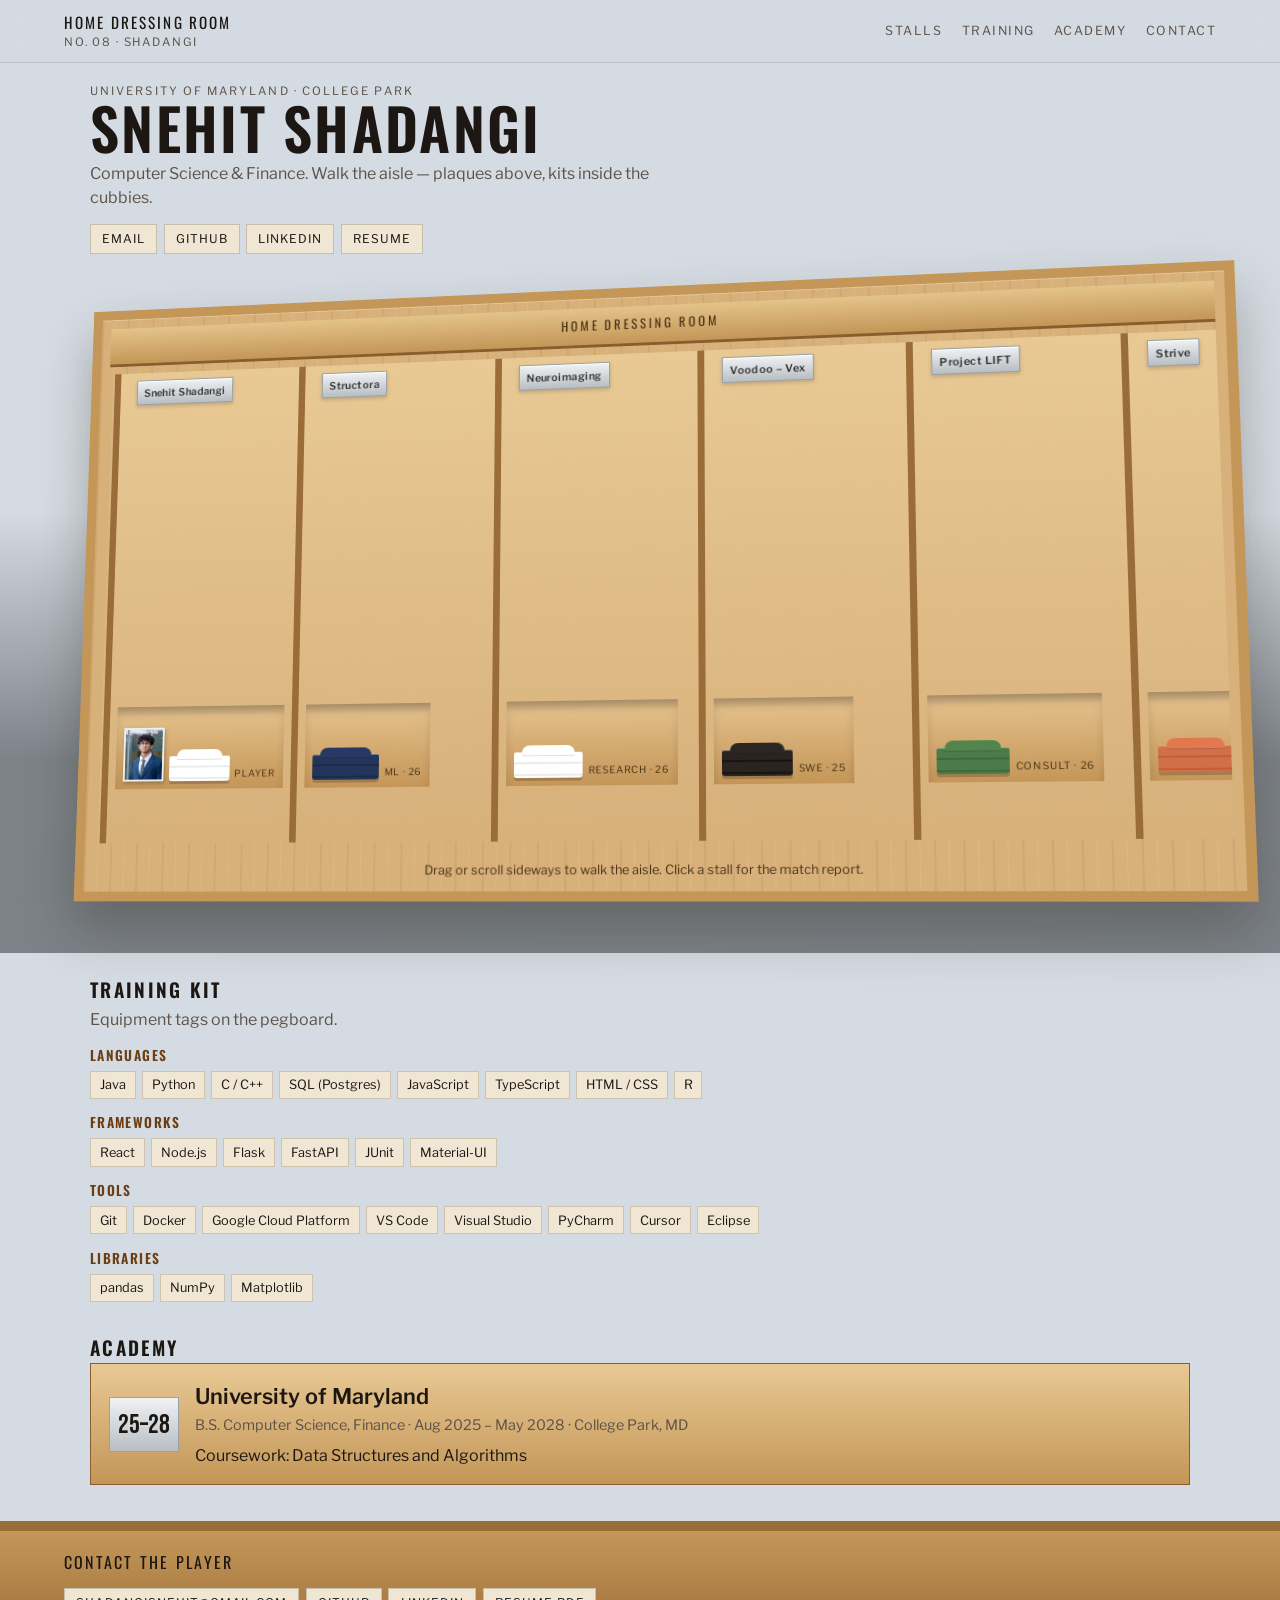
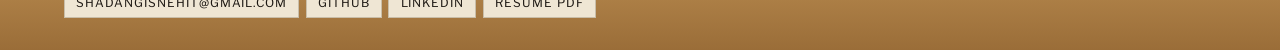
==== commit 3bbfe031: "Rebuild the kit room as an oak stall wall Match the dressing-room reference: walk in through swingin" ====
--- a/index.html
+++ b/index.html
@@ -5,17 +5,20 @@
     <meta name="viewport" content="width=device-width, initial-scale=1.0">
     <title>Snehit Shadangi — Home Dressing Room</title>
     <meta name="description" content="Computer Science and Finance student at the University of Maryland. Experience, projects, and match reports.">
-    <meta name="theme-color" content="#140e0a">
+    <meta name="theme-color" content="#cfd6dc">
     <link rel="preconnect" href="https://fonts.googleapis.com">
     <link rel="preconnect" href="https://fonts.gstatic.com" crossorigin>
-    <link href="https://fonts.googleapis.com/css2?family=Bebas+Neue&family=Cormorant+Garamond:ital,wght@0,500;0,600;0,700;1,500&family=Outfit:wght@300;400;500;600&display=swap" rel="stylesheet">
+    <link href="https://fonts.googleapis.com/css2?family=Bebas+Neue&family=Libre+Franklin:wght@400;500;600;700&family=Oswald:wght@500;600&display=swap" rel="stylesheet">
     <link rel="stylesheet" href="styles.css">
 </head>
 <body>
-    <div class="grain" aria-hidden="true"></div>
-    <div class="overhead" aria-hidden="true"></div>
-
-    <a class="skip" href="#seasons">Skip to seasons</a>
+    <a class="skip" href="#room">Skip to kit room</a>
+
+    <div class="doorway" aria-hidden="true">
+        <div class="door left"></div>
+        <div class="door right"></div>
+        <p class="door-label">Home dressing room</p>
+    </div>
 
     <header class="directory">
         <p class="directory-mark">
@@ -23,324 +26,391 @@
             <span class="directory-no">No. 08 · Shadangi</span>
         </p>
         <nav aria-label="Room directory">
-            <a href="#seasons">Seasons</a>
-            <a href="#kits">Kit wall</a>
+            <a href="#room">Stalls</a>
             <a href="#training">Training</a>
             <a href="#academy">Academy</a>
+            <a href="#bench">Contact</a>
         </nav>
     </header>
 
     <main>
-        <section class="hero" aria-label="Player locker">
-            <div class="locker-bank">
-                <div class="closed-locker" aria-hidden="true">
-                    <span class="door-vents"></span>
-                    <span class="mini-plate">07</span>
-                </div>
-
-                <div class="player-locker">
-                    <div class="cabinet">
-                        <span class="hinge hinge-top"></span>
-                        <span class="hinge hinge-bot"></span>
-                        <div class="locker-interior">
-                            <img src="headshot.jpg" alt="Snehit Shadangi" width="280" height="360">
-                            <p class="locker-number">08</p>
-                        </div>
-                        <div class="locker-door">
-                            <span class="door-vents"></span>
-                            <span class="door-plate">Shadangi</span>
-                            <span class="door-lock"></span>
-                        </div>
+        <section class="intro">
+            <p class="eyebrow">University of Maryland · College Park</p>
+            <h1>Snehit Shadangi</h1>
+            <p class="role">Computer Science &amp; Finance. Walk the aisle — plaques above, kits inside the cubbies.</p>
+            <p class="hero-links">
+                <a href="mailto:shadangisnehit@gmail.com">Email</a>
+                <a href="https://github.com/SnehitS" target="_blank" rel="noopener noreferrer">GitHub</a>
+                <a href="https://www.linkedin.com/in/snehit-shadangi" target="_blank" rel="noopener noreferrer">LinkedIn</a>
+                <a href="resume.pdf">Resume</a>
+            </p>
+        </section>
+
+        <section id="room" class="kit-room" aria-label="Kit room">
+            <div class="room-shell">
+                <div class="wall-top">
+                    <p class="room-sign">Home dressing room</p>
+                </div>
+
+                <div class="aisle" tabindex="0" aria-label="Locker stalls. Scroll or drag to walk the aisle.">
+                    <div class="stall-row">
+
+                        <article class="stall is-player">
+                            <button class="stall-hit" type="button" aria-expanded="false" aria-controls="report-player" data-opens="report-player">
+                                <span class="nameplate">Snehit Shadangi</span>
+                                <span class="cubby">
+                                    <span class="inner-left"></span>
+                                    <span class="inner-right"></span>
+                                    <span class="hooks" aria-hidden="true"></span>
+                                    <span class="kit kit-home" style="--rest: -1.4deg; --idle: 5.1s;">
+                                        <span class="kit-sway">
+                                            <span class="hanger"></span>
+                                            <svg class="jersey" viewBox="0 0 200 258" aria-hidden="true">
+                                                <path class="sleeve" d="M56 56 12 74l16 46 36-22z"/>
+                                                <path class="sleeve" d="m144 56 44 18-16 46-36-22z"/>
+                                                <path class="body" d="M56 56c32 16 56 16 88 0l6 176c-48 16-98 0-98 0z"/>
+                                                <path class="fold" d="M100 70v150" fill="none"/>
+                                                <path class="collar" d="M80 58q20 22 40 0" fill="none"/>
+                                                <path class="stripe" d="M54 214c46 14 92 0 92 0" fill="none"/>
+                                            </svg>
+                                            <span class="marks"><span class="jname">Shadangi</span><span class="jnum">08</span></span>
+                                        </span>
+                                    </span>
+                                </span>
+                                <span class="bench-cell">
+                                    <img class="shelf-photo" src="headshot.jpg" alt="Snehit Shadangi">
+                                    <span class="folded folded-white"></span>
+                                    <span class="shelf-note">Player</span>
+                                </span>
+                                <span class="boot-hole" aria-hidden="true"></span>
+                            </button>
+                        </article>
+
+                        <article class="stall">
+                            <button class="stall-hit" type="button" aria-expanded="false" aria-controls="report-structora" data-opens="report-structora">
+                                <span class="nameplate">Structora</span>
+                                <span class="cubby">
+                                    <span class="inner-left"></span>
+                                    <span class="inner-right"></span>
+                                    <span class="hooks" aria-hidden="true"></span>
+                                    <span class="kit kit-navy" style="--rest: 1.8deg; --idle: 4.6s;">
+                                        <span class="kit-sway">
+                                            <span class="hanger"></span>
+                                            <svg class="jersey" viewBox="0 0 200 258" aria-hidden="true">
+                                                <path class="sleeve" d="M56 56 12 74l16 46 36-22z"/>
+                                                <path class="sleeve" d="m144 56 44 18-16 46-36-22z"/>
+                                                <path class="body" d="M56 56c32 16 56 16 88 0l6 176c-48 16-98 0-98 0z"/>
+                                                <path class="fold" d="M100 70v150" fill="none"/>
+                                                <path class="collar" d="M80 58q20 22 40 0" fill="none"/>
+                                                <path class="stripe" d="M54 214c46 14 92 0 92 0" fill="none"/>
+                                            </svg>
+                                            <span class="marks"><span class="jname">Structora</span><span class="jnum">10</span></span>
+                                        </span>
+                                    </span>
+                                </span>
+                                <span class="bench-cell">
+                                    <span class="folded folded-navy"></span>
+                                    <span class="shelf-note">ML · 26</span>
+                                </span>
+                                <span class="boot-hole" aria-hidden="true"></span>
+                            </button>
+                        </article>
+
+                        <article class="stall">
+                            <button class="stall-hit" type="button" aria-expanded="false" aria-controls="report-mnc" data-opens="report-mnc">
+                                <span class="nameplate">Neuroimaging</span>
+                                <span class="cubby">
+                                    <span class="inner-left"></span>
+                                    <span class="inner-right"></span>
+                                    <span class="hooks" aria-hidden="true"></span>
+                                    <span class="kit kit-cream" style="--rest: -2deg; --idle: 5.8s;">
+                                        <span class="kit-sway">
+                                            <span class="hanger"></span>
+                                            <svg class="jersey" viewBox="0 0 200 258" aria-hidden="true">
+                                                <path class="sleeve" d="M56 56 12 74l16 46 36-22z"/>
+                                                <path class="sleeve" d="m144 56 44 18-16 46-36-22z"/>
+                                                <path class="body" d="M56 56c32 16 56 16 88 0l6 176c-48 16-98 0-98 0z"/>
+                                                <path class="fold" d="M100 70v150" fill="none"/>
+                                                <path class="collar" d="M80 58q20 22 40 0" fill="none"/>
+                                                <path class="stripe" d="M54 214c46 14 92 0 92 0" fill="none"/>
+                                            </svg>
+                                            <span class="marks"><span class="jname">Purcell</span><span class="jnum">04</span></span>
+                                        </span>
+                                    </span>
+                                </span>
+                                <span class="bench-cell">
+                                    <span class="folded folded-white"></span>
+                                    <span class="shelf-note">Research · 26</span>
+                                </span>
+                                <span class="boot-hole" aria-hidden="true"></span>
+                            </button>
+                        </article>
+
+                        <article class="stall">
+                            <button class="stall-hit" type="button" aria-expanded="false" aria-controls="report-voodoo" data-opens="report-voodoo">
+                                <span class="nameplate">Voodoo – Vex</span>
+                                <span class="cubby">
+                                    <span class="inner-left"></span>
+                                    <span class="inner-right"></span>
+                                    <span class="hooks" aria-hidden="true"></span>
+                                    <span class="kit kit-black" style="--rest: 0.8deg; --idle: 4.9s;">
+                                        <span class="kit-sway">
+                                            <span class="hanger"></span>
+                                            <svg class="jersey" viewBox="0 0 200 258" aria-hidden="true">
+                                                <path class="sleeve" d="M56 56 12 74l16 46 36-22z"/>
+                                                <path class="sleeve" d="m144 56 44 18-16 46-36-22z"/>
+                                                <path class="body" d="M56 56c32 16 56 16 88 0l6 176c-48 16-98 0-98 0z"/>
+                                                <path class="fold" d="M100 70v150" fill="none"/>
+                                                <path class="collar" d="M80 58q20 22 40 0" fill="none"/>
+                                                <path class="stripe" d="M54 214c46 14 92 0 92 0" fill="none"/>
+                                            </svg>
+                                            <span class="marks"><span class="jname">Vex</span><span class="jnum">07</span></span>
+                                        </span>
+                                    </span>
+                                </span>
+                                <span class="bench-cell">
+                                    <span class="folded folded-black"></span>
+                                    <span class="shelf-note">SWE · 25</span>
+                                </span>
+                                <span class="boot-hole" aria-hidden="true"></span>
+                            </button>
+                        </article>
+
+                        <article class="stall">
+                            <button class="stall-hit" type="button" aria-expanded="false" aria-controls="report-lift" data-opens="report-lift">
+                                <span class="nameplate">Project LIFT</span>
+                                <span class="cubby">
+                                    <span class="inner-left"></span>
+                                    <span class="inner-right"></span>
+                                    <span class="hooks" aria-hidden="true"></span>
+                                    <span class="kit kit-green" style="--rest: -1deg; --idle: 6.2s;">
+                                        <span class="kit-sway">
+                                            <span class="hanger"></span>
+                                            <svg class="jersey" viewBox="0 0 200 258" aria-hidden="true">
+                                                <path class="sleeve" d="M56 56 12 74l16 46 36-22z"/>
+                                                <path class="sleeve" d="m144 56 44 18-16 46-36-22z"/>
+                                                <path class="body" d="M56 56c32 16 56 16 88 0l6 176c-48 16-98 0-98 0z"/>
+                                                <path class="fold" d="M100 70v150" fill="none"/>
+                                                <path class="collar" d="M80 58q20 22 40 0" fill="none"/>
+                                                <path class="stripe" d="M54 214c46 14 92 0 92 0" fill="none"/>
+                                            </svg>
+                                            <span class="marks"><span class="jname">Lift</span><span class="jnum">06</span></span>
+                                        </span>
+                                    </span>
+                                </span>
+                                <span class="bench-cell">
+                                    <span class="folded folded-green"></span>
+                                    <span class="shelf-note">Consult · 26</span>
+                                </span>
+                                <span class="boot-hole" aria-hidden="true"></span>
+                            </button>
+                        </article>
+
+                        <article class="stall">
+                            <button class="stall-hit" type="button" aria-expanded="false" aria-controls="report-strive" data-opens="report-strive">
+                                <span class="nameplate">Strive</span>
+                                <span class="cubby">
+                                    <span class="inner-left"></span>
+                                    <span class="inner-right"></span>
+                                    <span class="hooks" aria-hidden="true"></span>
+                                    <span class="kit kit-clay" style="--rest: 2.2deg; --idle: 5.4s;">
+                                        <span class="kit-sway">
+                                            <span class="hanger"></span>
+                                            <svg class="jersey" viewBox="0 0 200 258" aria-hidden="true">
+                                                <path class="sleeve" d="M56 56 12 74l16 46 36-22z"/>
+                                                <path class="sleeve" d="m144 56 44 18-16 46-36-22z"/>
+                                                <path class="body" d="M56 56c32 16 56 16 88 0l6 176c-48 16-98 0-98 0z"/>
+                                                <path class="fold" d="M100 70v150" fill="none"/>
+                                                <path class="collar" d="M80 58q20 22 40 0" fill="none"/>
+                                                <path class="stripe" d="M54 214c46 14 92 0 92 0" fill="none"/>
+                                            </svg>
+                                            <span class="marks"><span class="jname">Strive</span><span class="jnum">9</span></span>
+                                        </span>
+                                    </span>
+                                </span>
+                                <span class="bench-cell">
+                                    <span class="folded folded-clay"></span>
+                                    <span class="shelf-note">Dec 2025</span>
+                                </span>
+                                <span class="boot-hole" aria-hidden="true"></span>
+                            </button>
+                        </article>
+
+                        <article class="stall">
+                            <button class="stall-hit" type="button" aria-expanded="false" aria-controls="report-dungeon" data-opens="report-dungeon">
+                                <span class="nameplate">Dungeon</span>
+                                <span class="cubby">
+                                    <span class="inner-left"></span>
+                                    <span class="inner-right"></span>
+                                    <span class="hooks" aria-hidden="true"></span>
+                                    <span class="kit kit-gold" style="--rest: -0.6deg; --idle: 4.3s;">
+                                        <span class="kit-sway">
+                                            <span class="hanger"></span>
+                                            <svg class="jersey" viewBox="0 0 200 258" aria-hidden="true">
+                                                <path class="sleeve" d="M56 56 12 74l16 46 36-22z"/>
+                                                <path class="sleeve" d="m144 56 44 18-16 46-36-22z"/>
+                                                <path class="body" d="M56 56c32 16 56 16 88 0l6 176c-48 16-98 0-98 0z"/>
+                                                <path class="fold" d="M100 70v150" fill="none"/>
+                                                <path class="collar" d="M80 58q20 22 40 0" fill="none"/>
+                                                <path class="stripe" d="M54 214c46 14 92 0 92 0" fill="none"/>
+                                            </svg>
+                                            <span class="marks"><span class="jname">Dungeon</span><span class="jnum">11</span></span>
+                                        </span>
+                                    </span>
+                                </span>
+                                <span class="bench-cell">
+                                    <span class="folded folded-navy"></span>
+                                    <span class="shelf-note">Live</span>
+                                </span>
+                                <span class="boot-hole" aria-hidden="true"></span>
+                            </button>
+                        </article>
+
+                        <article class="stall">
+                            <button class="stall-hit" type="button" aria-expanded="false" aria-controls="report-flyers" data-opens="report-flyers">
+                                <span class="nameplate">Flyers</span>
+                                <span class="cubby">
+                                    <span class="inner-left"></span>
+                                    <span class="inner-right"></span>
+                                    <span class="hooks" aria-hidden="true"></span>
+                                    <span class="kit kit-orange" style="--rest: 1.3deg; --idle: 5.7s;">
+                                        <span class="kit-sway">
+                                            <span class="hanger"></span>
+                                            <svg class="jersey" viewBox="0 0 200 258" aria-hidden="true">
+                                                <path class="sleeve" d="M56 56 12 74l16 46 36-22z"/>
+                                                <path class="sleeve" d="m144 56 44 18-16 46-36-22z"/>
+                                                <path class="body" d="M56 56c32 16 56 16 88 0l6 176c-48 16-98 0-98 0z"/>
+                                                <path class="fold" d="M100 70v150" fill="none"/>
+                                                <path class="collar" d="M80 58q20 22 40 0" fill="none"/>
+                                                <path class="stripe" d="M54 214c46 14 92 0 92 0" fill="none"/>
+                                            </svg>
+                                            <span class="marks"><span class="jname">Flyers</span><span class="jnum">16</span></span>
+                                        </span>
+                                    </span>
+                                </span>
+                                <span class="bench-cell">
+                                    <span class="folded folded-orange"></span>
+                                    <span class="bottle"></span>
+                                    <span class="shelf-note">Live</span>
+                                </span>
+                                <span class="boot-hole" aria-hidden="true"></span>
+                            </button>
+                        </article>
+
                     </div>
                 </div>
 
-                <div class="closed-locker" aria-hidden="true">
-                    <span class="door-vents"></span>
-                    <span class="mini-plate">09</span>
-                </div>
+                <p class="aisle-hint">Drag or scroll sideways to walk the aisle. Click a stall for the match report.</p>
             </div>
 
-            <div class="hero-copy">
-                <p class="eyebrow">University of Maryland · College Park</p>
-                <h1>Snehit Shadangi</h1>
-                <p class="role">Computer Science &amp; Finance · Match-day locker for work, research, and side projects.</p>
-                <p class="hero-links">
-                    <a href="mailto:shadangisnehit@gmail.com">Email</a>
-                    <a href="https://github.com/SnehitS" target="_blank" rel="noopener noreferrer">GitHub</a>
-                    <a href="https://www.linkedin.com/in/snehit-shadangi" target="_blank" rel="noopener noreferrer">LinkedIn</a>
-                    <a href="resume.pdf">Resume</a>
-                </p>
-                <p class="hint">Pull a kit or a season plaque for the match report.</p>
+            <div class="report-dock">
+                <article id="report-player" class="report" hidden>
+                    <p class="report-kicker">Player stall · No. 08</p>
+                    <h3>Snehit Shadangi</h3>
+                    <p class="meta">Computer Science &amp; Finance · University of Maryland · College Park, MD</p>
+                    <ul>
+                        <li>This is the home peg. The other stalls are seasons and match kits.</li>
+                        <li><a href="mailto:shadangisnehit@gmail.com">shadangisnehit@gmail.com</a> · <a href="resume.pdf">Resume PDF</a></li>
+                    </ul>
+                </article>
+                <article id="report-structora" class="report" hidden>
+                    <p class="report-kicker">Season card · No. 10</p>
+                    <h3>Machine Learning Engineer</h3>
+                    <p class="meta">Structora · Palantir Startup Fellowship / NVIDIA Inception · Jan 2026 – Present · College Park, MD</p>
+                    <ul>
+                        <li>Built a natural-language-to-JSON pipeline with Instructor and Python/NumPy so user queries can be turned into structured data for downstream models.</li>
+                        <li>Integrated a BIM-to-IFC graph generator with Neo4j using Node.js so architects can query building models as graph data.</li>
+                        <li>Reduced LLM hallucination in the NLP-to-Revit pipeline by refining prompts and adding validation checks.</li>
+                    </ul>
+                </article>
+                <article id="report-mnc" class="report" hidden>
+                    <p class="report-kicker">Season card · No. 04</p>
+                    <h3>Undergraduate Research Assistant</h3>
+                    <p class="meta">Maryland Neuroimaging Center · Jul 2026 – Present · College Park, MD</p>
+                    <ul>
+                        <li>Building a React and Docker web interface for the English Sublexical Toolkit (Wiley et al., 2024) under Dr. Jeremy Purcell.</li>
+                        <li>The tool computes grapheme-phoneme consistency across phonographeme, onset, and rime levels for real words and pseudowords.</li>
+                    </ul>
+                </article>
+                <article id="report-voodoo" class="report" hidden>
+                    <p class="report-kicker">Season card · No. 07</p>
+                    <h3>Software Engineer</h3>
+                    <p class="meta">Voodoo – Vex · Aug 2025 – Present · College Park, MD</p>
+                    <ul>
+                        <li>Worked on clipping UI and backend so users can scrub and select video.</li>
+                        <li>Built candidate retrieval and ranking models for a recommended feed, using real engagement data to refine ranking and performance.</li>
+                        <li>Integrated OpenAI speech-to-text with Python scripts to generate ElevenLabs voice agents.</li>
+                    </ul>
+                </article>
+                <article id="report-lift" class="report" hidden>
+                    <p class="report-kicker">Season card · No. 06</p>
+                    <h3>Consultant</h3>
+                    <p class="meta">Project LIFT · Aug 2026 – Present · College Park, MD</p>
+                    <ul>
+                        <li>Building web apps with React and JavaScript and AI tools with pandas and Docker for local small businesses.</li>
+                    </ul>
+                </article>
+                <article id="report-strive" class="report" hidden>
+                    <p class="report-kicker">Match report · No. 9</p>
+                    <h3>Strive</h3>
+                    <p class="meta">Dec 2025</p>
+                    <ul>
+                        <li>Workout tracker for sets, reps, weight, volume, and training time.</li>
+                        <li>Backend support for rankings and leaderboards, with MongoDB for storage.</li>
+                    </ul>
+                </article>
+                <article id="report-dungeon" class="report" hidden>
+                    <p class="report-kicker">Match report · No. 11</p>
+                    <h3>AI Dungeon Master</h3>
+                    <p class="meta">Aug 2025 – Present</p>
+                    <ul>
+                        <li>2D map generation with Stability, plus 3D interactable minimaps for events.</li>
+                        <li>Neo4j knowledge graph for long-term session memory.</li>
+                        <li>Scraper for the D&amp;D 5e API to validate movement and skills.</li>
+                    </ul>
+                </article>
+                <article id="report-flyers" class="report" hidden>
+                    <p class="report-kicker">Match report · No. 16</p>
+                    <h3>Flyers Prediction Model</h3>
+                    <p class="meta">Aug 2025 – Present</p>
+                    <ul>
+                        <li>Machine learning model to predict Philadelphia Flyers game outcomes from NHL API data.</li>
+                        <li>Preprocessing and feature engineering on team stats, player metrics, and game conditions.</li>
+                    </ul>
+                </article>
             </div>
         </section>
-
-        <div class="walls">
-            <section id="seasons" class="season-board">
-                <header class="wall-header">
-                    <h2>Season board</h2>
-                    <p>Jobs hang as plaques. Click a plate for the full card.</p>
-                </header>
-
-                <div class="plaques">
-                    <div class="plaque-slot">
-                        <button class="plaque" type="button" aria-expanded="false" aria-controls="report-structora" data-opens="report-structora">
-                            <span class="year">26</span>
-                            <span class="plaque-body">
-                                <span class="plaque-role">Machine Learning Engineer</span>
-                                <span class="plaque-club">Structora · Palantir Fellowship / NVIDIA Inception</span>
-                                <span class="plaque-place">Jan 2026 – Present · College Park, MD</span>
-                            </span>
-                            <span class="form on">On pitch</span>
-                        </button>
-                        <article id="report-structora" class="report" hidden>
-                            <p class="report-kicker">Season card</p>
-                            <h3>Machine Learning Engineer</h3>
-                            <p class="meta">Structora · Palantir Startup Fellowship / NVIDIA Inception · Jan 2026 – Present · College Park, MD</p>
-                            <ul>
-                                <li>Built a natural-language-to-JSON pipeline with Instructor and Python/NumPy so user queries can be turned into structured data for downstream models.</li>
-                                <li>Integrated a BIM-to-IFC graph generator with Neo4j using Node.js so architects can query building models as graph data.</li>
-                                <li>Reduced LLM hallucination in the NLP-to-Revit pipeline by refining prompts and adding validation checks.</li>
-                            </ul>
-                        </article>
-                    </div>
-
-                    <div class="plaque-slot">
-                        <button class="plaque" type="button" aria-expanded="false" aria-controls="report-mnc" data-opens="report-mnc">
-                            <span class="year">26</span>
-                            <span class="plaque-body">
-                                <span class="plaque-role">Undergraduate Research Assistant</span>
-                                <span class="plaque-club">Maryland Neuroimaging Center</span>
-                                <span class="plaque-place">Jul 2026 – Present · College Park, MD</span>
-                            </span>
-                            <span class="form on">On pitch</span>
-                        </button>
-                        <article id="report-mnc" class="report" hidden>
-                            <p class="report-kicker">Season card</p>
-                            <h3>Undergraduate Research Assistant</h3>
-                            <p class="meta">Maryland Neuroimaging Center · Jul 2026 – Present · College Park, MD</p>
-                            <ul>
-                                <li>Building a React and Docker web interface for the English Sublexical Toolkit (Wiley et al., 2024) under Dr. Jeremy Purcell.</li>
-                                <li>The tool computes grapheme-phoneme consistency across phonographeme, onset, and rime levels for real words and pseudowords.</li>
-                            </ul>
-                        </article>
-                    </div>
-
-                    <div class="plaque-slot">
-                        <button class="plaque" type="button" aria-expanded="false" aria-controls="report-voodoo" data-opens="report-voodoo">
-                            <span class="year">25</span>
-                            <span class="plaque-body">
-                                <span class="plaque-role">Software Engineer</span>
-                                <span class="plaque-club">Voodoo – Vex</span>
-                                <span class="plaque-place">Aug 2025 – Present · College Park, MD</span>
-                            </span>
-                            <span class="form on">On pitch</span>
-                        </button>
-                        <article id="report-voodoo" class="report" hidden>
-                            <p class="report-kicker">Season card</p>
-                            <h3>Software Engineer</h3>
-                            <p class="meta">Voodoo – Vex · Aug 2025 – Present · College Park, MD</p>
-                            <ul>
-                                <li>Worked on clipping UI and backend so users can scrub and select video.</li>
-                                <li>Built candidate retrieval and ranking models for a recommended feed, using real engagement data to refine ranking and performance.</li>
-                                <li>Integrated OpenAI speech-to-text with Python scripts to generate ElevenLabs voice agents.</li>
-                            </ul>
-                        </article>
-                    </div>
-
-                    <div class="plaque-slot">
-                        <button class="plaque" type="button" aria-expanded="false" aria-controls="report-lift" data-opens="report-lift">
-                            <span class="year">26</span>
-                            <span class="plaque-body">
-                                <span class="plaque-role">Consultant</span>
-                                <span class="plaque-club">Project LIFT</span>
-                                <span class="plaque-place">Aug 2026 – Present · College Park, MD</span>
-                            </span>
-                            <span class="form on">On pitch</span>
-                        </button>
-                        <article id="report-lift" class="report" hidden>
-                            <p class="report-kicker">Season card</p>
-                            <h3>Consultant</h3>
-                            <p class="meta">Project LIFT · Aug 2026 – Present · College Park, MD</p>
-                            <ul>
-                                <li>Building web apps with React and JavaScript and AI tools with pandas and Docker for local small businesses.</li>
-                            </ul>
-                        </article>
-                    </div>
-                </div>
-            </section>
-
-            <section id="kits" class="kit-wall">
-                <header class="wall-header">
-                    <h2>Kit wall</h2>
-                    <p>Projects hang as match kits. Hover to sway. Pull one off the peg.</p>
-                </header>
-
-                <div class="rail" aria-label="Match kits">
-                    <div class="kit-slot">
-                        <button class="kit kit-strive" type="button" style="--rest: -2.4deg; --idle: 5.2s;" aria-expanded="false" aria-controls="report-strive" data-opens="report-strive">
-                            <span class="kit-drop">
-                                <span class="kit-sway">
-                                    <span class="peg"></span>
-                                    <svg class="jersey" viewBox="0 0 200 258" aria-hidden="true">
-                                        <path class="hook" d="M100 8c-6 0-10 6-4 14l4 8 4-8c6-8 2-14-4-14z"/>
-                                        <path class="hanger" d="M42 42q58-22 116 0" fill="none"/>
-                                        <path class="sleeve" d="M56 56 12 74l16 46 36-22z"/>
-                                        <path class="sleeve" d="m144 56 44 18-16 46-36-22z"/>
-                                        <path class="body" d="M56 56c32 16 56 16 88 0l6 176c-48 16-98 0-98 0z"/>
-                                        <path class="fold" d="M100 70v150" fill="none"/>
-                                        <path class="collar" d="M80 58q20 22 40 0" fill="none"/>
-                                        <path class="stripe" d="M54 214c46 14 92 0 92 0" fill="none"/>
-                                    </svg>
-                                    <span class="marks">
-                                        <span class="jname">Strive</span>
-                                        <span class="jnum">9</span>
-                                    </span>
-                                </span>
-                            </span>
-                            <span class="kit-caption">
-                                <span class="kit-title">Strive</span>
-                                <span class="kit-meta">Dec 2025 · Training kit</span>
-                            </span>
-                        </button>
-                        <article id="report-strive" class="report" hidden>
-                            <p class="report-kicker">Match report · No. 9</p>
-                            <h3>Strive</h3>
-                            <p class="meta">Dec 2025</p>
-                            <ul>
-                                <li>Workout tracker for sets, reps, weight, volume, and training time.</li>
-                                <li>Backend support for rankings and leaderboards, with MongoDB for storage.</li>
-                            </ul>
-                        </article>
-                    </div>
-
-                    <div class="kit-slot">
-                        <button class="kit kit-dungeon" type="button" style="--rest: 1.6deg; --idle: 4.4s;" aria-expanded="false" aria-controls="report-dungeon" data-opens="report-dungeon">
-                            <span class="kit-drop">
-                                <span class="kit-sway">
-                                    <span class="peg"></span>
-                                    <svg class="jersey" viewBox="0 0 200 258" aria-hidden="true">
-                                        <path class="hook" d="M100 8c-6 0-10 6-4 14l4 8 4-8c6-8 2-14-4-14z"/>
-                                        <path class="hanger" d="M42 42q58-22 116 0" fill="none"/>
-                                        <path class="sleeve" d="M56 56 12 74l16 46 36-22z"/>
-                                        <path class="sleeve" d="m144 56 44 18-16 46-36-22z"/>
-                                        <path class="body" d="M56 56c32 16 56 16 88 0l6 176c-48 16-98 0-98 0z"/>
-                                        <path class="fold" d="M100 70v150" fill="none"/>
-                                        <path class="collar" d="M80 58q20 22 40 0" fill="none"/>
-                                        <path class="stripe" d="M54 214c46 14 92 0 92 0" fill="none"/>
-                                    </svg>
-                                    <span class="marks">
-                                        <span class="jname">Dungeon</span>
-                                        <span class="jnum">11</span>
-                                    </span>
-                                </span>
-                            </span>
-                            <span class="kit-caption">
-                                <span class="kit-title">AI Dungeon Master</span>
-                                <span class="kit-meta">Aug 2025 – Present · Away kit</span>
-                            </span>
-                        </button>
-                        <article id="report-dungeon" class="report" hidden>
-                            <p class="report-kicker">Match report · No. 11</p>
-                            <h3>AI Dungeon Master</h3>
-                            <p class="meta">Aug 2025 – Present</p>
-                            <ul>
-                                <li>2D map generation with Stability, plus 3D interactable minimaps for events.</li>
-                                <li>Neo4j knowledge graph for long-term session memory.</li>
-                                <li>Scraper for the D&amp;D 5e API to validate movement and skills.</li>
-                            </ul>
-                        </article>
-                    </div>
-
-                    <div class="kit-slot">
-                        <button class="kit kit-flyers" type="button" style="--rest: -1.1deg; --idle: 6s;" aria-expanded="false" aria-controls="report-flyers" data-opens="report-flyers">
-                            <span class="kit-drop">
-                                <span class="kit-sway">
-                                    <span class="peg"></span>
-                                    <svg class="jersey" viewBox="0 0 200 258" aria-hidden="true">
-                                        <path class="hook" d="M100 8c-6 0-10 6-4 14l4 8 4-8c6-8 2-14-4-14z"/>
-                                        <path class="hanger" d="M42 42q58-22 116 0" fill="none"/>
-                                        <path class="sleeve" d="M56 56 12 74l16 46 36-22z"/>
-                                        <path class="sleeve" d="m144 56 44 18-16 46-36-22z"/>
-                                        <path class="body" d="M56 56c32 16 56 16 88 0l6 176c-48 16-98 0-98 0z"/>
-                                        <path class="fold" d="M100 70v150" fill="none"/>
-                                        <path class="collar" d="M80 58q20 22 40 0" fill="none"/>
-                                        <path class="stripe" d="M54 214c46 14 92 0 92 0" fill="none"/>
-                                    </svg>
-                                    <span class="marks">
-                                        <span class="jname">Flyers</span>
-                                        <span class="jnum">16</span>
-                                    </span>
-                                </span>
-                            </span>
-                            <span class="kit-caption">
-                                <span class="kit-title">Flyers Prediction</span>
-                                <span class="kit-meta">Aug 2025 – Present · Home kit</span>
-                            </span>
-                        </button>
-                        <article id="report-flyers" class="report" hidden>
-                            <p class="report-kicker">Match report · No. 16</p>
-                            <h3>Flyers Prediction Model</h3>
-                            <p class="meta">Aug 2025 – Present</p>
-                            <ul>
-                                <li>Machine learning model to predict Philadelphia Flyers game outcomes from NHL API data.</li>
-                                <li>Preprocessing and feature engineering on team stats, player metrics, and game conditions.</li>
-                            </ul>
-                        </article>
-                    </div>
-                </div>
-            </section>
-        </div>
 
         <section id="training" class="training">
             <header class="wall-header">
                 <h2>Training kit</h2>
                 <p>Equipment tags on the pegboard.</p>
             </header>
-
             <div class="shelves">
                 <div class="shelf">
                     <h3>Languages</h3>
                     <ul class="tags">
-                        <li>Java</li>
-                        <li>Python</li>
-                        <li>C / C++</li>
-                        <li>SQL (Postgres)</li>
-                        <li>JavaScript</li>
-                        <li>TypeScript</li>
-                        <li>HTML / CSS</li>
-                        <li>R</li>
+                        <li>Java</li><li>Python</li><li>C / C++</li><li>SQL (Postgres)</li>
+                        <li>JavaScript</li><li>TypeScript</li><li>HTML / CSS</li><li>R</li>
                     </ul>
                 </div>
                 <div class="shelf">
                     <h3>Frameworks</h3>
                     <ul class="tags">
-                        <li>React</li>
-                        <li>Node.js</li>
-                        <li>Flask</li>
-                        <li>FastAPI</li>
-                        <li>JUnit</li>
-                        <li>Material-UI</li>
+                        <li>React</li><li>Node.js</li><li>Flask</li><li>FastAPI</li><li>JUnit</li><li>Material-UI</li>
                     </ul>
                 </div>
                 <div class="shelf">
                     <h3>Tools</h3>
                     <ul class="tags">
-                        <li>Git</li>
-                        <li>Docker</li>
-                        <li>Google Cloud Platform</li>
-                        <li>VS Code</li>
-                        <li>Visual Studio</li>
-                        <li>PyCharm</li>
-                        <li>Cursor</li>
-                        <li>Eclipse</li>
+                        <li>Git</li><li>Docker</li><li>Google Cloud Platform</li><li>VS Code</li>
+                        <li>Visual Studio</li><li>PyCharm</li><li>Cursor</li><li>Eclipse</li>
                     </ul>
                 </div>
                 <div class="shelf">
                     <h3>Libraries</h3>
                     <ul class="tags">
-                        <li>pandas</li>
-                        <li>NumPy</li>
-                        <li>Matplotlib</li>
+                        <li>pandas</li><li>NumPy</li><li>Matplotlib</li>
                     </ul>
                 </div>
             </div>
@@ -361,7 +431,7 @@
         </section>
     </main>
 
-    <footer class="bench">
+    <footer id="bench" class="bench">
         <p class="bench-label">Contact the player</p>
         <p class="hero-links">
             <a href="mailto:shadangisnehit@gmail.com">shadangisnehit@gmail.com</a>
@@ -373,9 +443,9 @@
 
     <noscript>
         <style>
+            .doorway { display: none; }
             .report[hidden] { display: block !important; }
-            .locker-door { transform: rotateY(-68deg); }
-            .kit-drop, .plaque { opacity: 1; transform: none; animation: none; }
+            .room-shell { animation: none; opacity: 1; transform: none; }
         </style>
     </noscript>
     <script src="locker.js"></script>
--- a/styles.css
+++ b/styles.css
@@ -1,24 +1,21 @@
 :root {
-    --wood-deep: #120d0a;
-    --wood-mid: #1c1410;
-    --wood-face: #2b1d15;
-    --wood-lit: #3c291c;
-    --wood-grain: #4a3324;
-    --brass: #c7a56a;
-    --brass-dim: #8d7347;
-    --brass-hot: #e8c98a;
-    --metal: #9a958c;
-    --paper: #f3ead8;
-    --ink: #1a1410;
-    --ink-soft: #4a4038;
-    --cream: #f6eee0;
-    --warm: rgba(243, 213, 163, 0.2);
-    --line: rgba(199, 165, 106, 0.28);
-    --text: #f4eadc;
-    --muted: #cbbba6;
-    --display: "Bebas Neue", "Arial Narrow", Impact, sans-serif;
-    --serif: "Cormorant Garamond", Georgia, serif;
-    --sans: "Outfit", "Segoe UI", sans-serif;
+    --wall: #d4dbe2;
+    --wall-deep: #bcc6cf;
+    --floor: #7c8288;
+    --floor-dark: #686e74;
+    --oak: #d7b07a;
+    --oak-lit: #e8c994;
+    --oak-mid: #c49658;
+    --oak-shadow: #9a6d38;
+    --oak-line: #8a5e2c;
+    --silver: #d5d8dc;
+    --silver-edge: #9aa0a6;
+    --ink: #1c1712;
+    --muted: #5c5348;
+    --paper: #f4efe6;
+    --display: "Oswald", "Arial Narrow", sans-serif;
+    --sans: "Libre Franklin", "Segoe UI", sans-serif;
+    --number: "Bebas Neue", "Arial Narrow", Impact, sans-serif;
 }
 
 *,
@@ -33,13 +30,9 @@
 
 body {
     margin: 0;
-    color: var(--text);
-    font: 16px/1.55 var(--sans);
-    background-color: var(--wood-deep);
-    background-image:
-        radial-gradient(ellipse 90% 42% at 50% -8%, rgba(243, 213, 163, 0.16), transparent 58%),
-        radial-gradient(ellipse 30% 24% at 12% 18%, rgba(199, 165, 106, 0.08), transparent 70%),
-        linear-gradient(180deg, #1a120e 0%, #100c09 48%, #0c0907 100%);
+    color: var(--ink);
+    font: 16px/1.5 var(--sans);
+    background: var(--wall);
     min-height: 100%;
 }
 
@@ -48,20 +41,14 @@
     display: block;
 }
 
-h1,
-h2,
-h3 {
+h1, h2, h3 {
     margin: 0;
     font-weight: 600;
 }
 
 a {
-    color: var(--brass-hot);
+    color: #6b3e14;
     text-underline-offset: 0.18em;
-}
-
-a:hover {
-    color: var(--cream);
 }
 
 button {
@@ -75,12 +62,9 @@
     -webkit-tap-highlight-color: transparent;
 }
 
-button:focus {
-    outline: none;
-}
-
+button:focus { outline: none; }
 button:focus-visible {
-    outline: 2px solid var(--brass-hot);
+    outline: 2px solid #6b3e14;
     outline-offset: 3px;
 }
 
@@ -88,683 +72,510 @@
     position: absolute;
     left: 1rem;
     top: -4rem;
-    z-index: 20;
+    z-index: 40;
     padding: 0.5rem 0.8rem;
-    background: var(--brass);
-    color: var(--ink);
-}
-
-.skip:focus {
-    top: 0.6rem;
-}
-
-.grain,
-.overhead {
-    pointer-events: none;
-    position: fixed;
-    inset: 0;
-}
-
-.grain {
-    z-index: 12;
-    opacity: 0.07;
-    mix-blend-mode: overlay;
-    background-image: url("data:image/svg+xml,%3Csvg xmlns='http://www.w3.org/2000/svg' width='140' height='140'%3E%3Cfilter id='n'%3E%3CfeTurbulence type='fractalNoise' baseFrequency='.8' numOctaves='4' stitchTiles='stitch'/%3E%3C/filter%3E%3Crect width='140' height='140' filter='url(%23n)' opacity='.7'/%3E%3C/svg%3E");
-}
-
-.overhead {
-    z-index: 0;
-    background: radial-gradient(ellipse 50% 18% at 50% 0%, rgba(255, 214, 150, 0.14), transparent 70%);
-}
+    background: #fff;
+}
+
+.skip:focus { top: 0.6rem; }
 
 .directory {
     position: sticky;
     top: 0;
-    z-index: 10;
+    z-index: 20;
     display: flex;
     justify-content: space-between;
     align-items: center;
     gap: 1rem;
     flex-wrap: wrap;
-    padding: 0.8rem 6vw;
-    background: rgba(16, 11, 8, 0.86);
-    border-bottom: 1px solid var(--line);
-    backdrop-filter: blur(10px);
-}
-
-.directory-mark {
-    margin: 0;
-    display: flex;
-    flex-direction: column;
-    gap: 0.1rem;
-}
-
+    padding: 0.7rem 5vw;
+    background: rgba(212, 219, 226, 0.92);
+    border-bottom: 1px solid rgba(90, 70, 40, 0.18);
+    backdrop-filter: blur(8px);
+}
+
+.directory-mark { margin: 0; }
 .directory-room {
+    display: block;
     font-family: var(--display);
+    letter-spacing: 0.14em;
+    text-transform: uppercase;
+    font-size: 0.95rem;
+}
+.directory-no {
+    display: block;
+    color: var(--muted);
+    font-size: 0.72rem;
     letter-spacing: 0.16em;
-    font-size: 1.05rem;
-    text-transform: uppercase;
-}
-
-.directory-no {
-    color: var(--brass);
-    font-size: 0.72rem;
-    letter-spacing: 0.18em;
     text-transform: uppercase;
 }
 
 .directory nav {
     display: flex;
     flex-wrap: wrap;
-    gap: 0.9rem 1.3rem;
-}
-
+    gap: 0.85rem 1.2rem;
+}
 .directory nav a {
     color: var(--muted);
     text-decoration: none;
+    font-size: 0.78rem;
+    letter-spacing: 0.12em;
+    text-transform: uppercase;
+}
+.directory nav a:hover { color: var(--ink); }
+
+.intro {
+    width: min(1100px, calc(100% - 1.6rem));
+    margin: 1.2rem auto 0.6rem;
+}
+
+.intro h1 {
+    font-family: var(--display);
+    font-size: clamp(2.2rem, 5vw, 3.6rem);
+    letter-spacing: 0.04em;
+    text-transform: uppercase;
+    line-height: 0.95;
+}
+
+.eyebrow {
+    margin: 0;
+    letter-spacing: 0.18em;
+    text-transform: uppercase;
+    font-size: 0.72rem;
+    color: var(--muted);
+}
+
+.role {
+    margin: 0.45rem 0 0;
+    max-width: 38rem;
+    color: var(--muted);
+}
+
+.hero-links {
+    display: flex;
+    flex-wrap: wrap;
+    gap: 0.4rem;
+    margin: 0.9rem 0 0;
+}
+.hero-links a {
+    color: var(--ink);
+    text-decoration: none;
+    background: #efe6d4;
+    border: 1px solid rgba(90, 70, 40, 0.25);
+    padding: 0.32rem 0.7rem;
+    font-size: 0.75rem;
+    letter-spacing: 0.08em;
+    text-transform: uppercase;
+}
+.hero-links a:hover { background: #fff; }
+
+.kit-room {
+    padding: 0.4rem 0 2.4rem;
+    scroll-margin-top: 4.5rem;
+    background: linear-gradient(180deg, transparent 36%, var(--floor) 72%);
+}
+
+.room-shell {
+    position: relative;
+    margin: 0 auto;
+    width: min(1180px, calc(100% - 1rem));
+    padding: 0.6rem 0.6rem 0.4rem;
+    background: var(--oak);
+    background-image:
+        repeating-linear-gradient(
+            90deg,
+            rgba(90, 50, 10, 0.07) 0 2px,
+            transparent 2px 14px,
+            rgba(255, 230, 180, 0.14) 14px 15px,
+            transparent 15px 28px
+        );
+    border: 10px solid var(--oak-mid);
+    box-shadow:
+        0 28px 50px rgba(40, 30, 16, 0.28),
+        inset 0 1px 0 rgba(255, 240, 210, 0.35);
+    transform-origin: 50% 80%;
+    animation: walk-in 2.15s cubic-bezier(0.16, 0.82, 0.2, 1) both;
+}
+
+.wall-top {
+    height: 42px;
+    display: flex;
+    align-items: center;
+    justify-content: center;
+    background: linear-gradient(#e4c38a, var(--oak-mid));
+    border-bottom: 3px solid var(--oak-line);
+}
+
+.room-sign {
+    margin: 0;
+    font-family: var(--display);
+    letter-spacing: 0.22em;
+    text-transform: uppercase;
     font-size: 0.82rem;
-    letter-spacing: 0.12em;
-    text-transform: uppercase;
-}
-
-.directory nav a:hover {
-    color: var(--brass-hot);
-}
-
-main {
+    color: #4a3418;
+}
+
+.aisle {
+    overflow-x: auto;
+    overflow-y: hidden;
+    scroll-snap-type: x mandatory;
+    scrollbar-width: none;
+    cursor: grab;
+    padding: 0.35rem 0 0.55rem;
+    perspective: 1600px;
+    overscroll-behavior-x: contain;
+}
+
+.aisle::-webkit-scrollbar {
+    display: none;
+}
+
+.aisle.is-dragging { cursor: grabbing; }
+.aisle:focus-visible { outline: 2px solid #6b3e14; }
+
+.stall-row {
+    display: flex;
+    width: max-content;
+    min-width: 100%;
+    padding: 0.2rem 0.4rem 0.5rem;
+}
+
+.stall {
+    flex: 0 0 210px;
+    width: 210px;
+    scroll-snap-align: center;
+    border-right: 7px solid var(--oak-shadow);
+    background: linear-gradient(180deg, var(--oak-lit), var(--oak));
+}
+
+.stall:first-child { border-left: 7px solid var(--oak-shadow); }
+
+.stall-hit {
+    display: flex;
+    flex-direction: column;
+    width: 100%;
+    height: 100%;
+}
+
+.nameplate {
+    display: block;
+    margin: 8px 18px 6px;
+    padding: 0.28rem 0.45rem 0.22rem;
+    background: linear-gradient(180deg, #f0f2f4, #b8bec4);
+    border: 1px solid var(--silver-edge);
+    box-shadow: 0 1px 0 #fff inset, 0 2px 4px rgba(0, 0, 0, 0.18);
+    font-family: var(--sans);
+    font-size: 0.68rem;
+    font-weight: 600;
+    letter-spacing: 0.04em;
+    text-align: center;
+    color: #333;
+    text-transform: none;
+}
+
+.cubby {
+    position: relative;
+    height: 318px;
+    margin: 0 8px;
+    overflow: hidden;
+    background:
+        linear-gradient(90deg, rgba(70, 40, 10, 0.42) 0, transparent 22px, transparent calc(100% - 18px), rgba(255, 240, 210, 0.18) calc(100% - 18px)),
+        linear-gradient(180deg, rgba(40, 24, 8, 0.45) 0 12px, transparent 52px),
+        linear-gradient(#c08a48, #a56e34);
+    box-shadow: inset 0 18px 28px rgba(0, 0, 0, 0.28);
+}
+
+.inner-left,
+.inner-right {
+    position: absolute;
+    top: 0;
+    bottom: 0;
+    width: 26px;
+    pointer-events: none;
+}
+
+.inner-left {
+    left: 0;
+    background: linear-gradient(90deg, #e8c994, #a56e34);
+    transform: perspective(220px) rotateY(48deg);
+    transform-origin: left;
+}
+
+.inner-right {
+    right: 0;
+    background: linear-gradient(-90deg, #f0d6a4, #8d5c2a);
+    transform: perspective(220px) rotateY(-42deg);
+    transform-origin: right;
+}
+
+.hooks {
+    position: absolute;
+    top: 10px;
+    left: 18px;
+    right: 18px;
+    height: 14px;
+    background:
+        radial-gradient(circle at 12% 50%, #cfd3d6 0 5px, transparent 6px),
+        radial-gradient(circle at 88% 50%, #cfd3d6 0 5px, transparent 6px);
+    opacity: 0.9;
+}
+
+.kit {
+    position: absolute;
+    left: 50%;
+    top: 6px;
+    width: 168px;
+    transform: translateX(-50%);
+    transform-origin: 50% 8px;
+    filter: drop-shadow(4px 16px 12px rgba(0, 0, 0, 0.38));
+}
+
+.kit-sway {
+    display: block;
+    transform-origin: 50% 6px;
+    transform: rotate(calc(var(--rest, 0deg) + var(--sway, 0deg)));
+    animation: idle-sway var(--idle, 5s) ease-in-out 2.2s infinite;
+}
+
+.stall-hit.is-held .kit-sway {
+    animation: none;
+    transition: transform 0.18s ease-out;
+}
+
+.hanger {
+    display: block;
+    width: 96px;
+    height: 20px;
+    margin: 0 auto -10px;
+    border: 4px solid #3d5fad;
+    border-bottom: 0;
+    border-radius: 46px 46px 0 0;
     position: relative;
     z-index: 1;
-    width: min(1120px, calc(100% - 1.5rem));
-    margin: 0 auto;
-    padding: 1.5rem 0 4rem;
-}
-
-.hero {
-    display: grid;
-    grid-template-columns: minmax(240px, 340px) 1fr;
-    gap: 2.4rem;
-    align-items: end;
-    padding: 1.5rem 0 2.4rem;
-    border-bottom: 1px solid var(--line);
-}
-
-.locker-bank {
-    display: grid;
-    grid-template-columns: 0.52fr 1.35fr 0.52fr;
-    gap: 5px;
-    align-items: stretch;
-}
-
-.closed-locker {
-    display: flex;
-    flex-direction: column;
-    justify-content: flex-start;
-    padding-top: 14%;
-    background:
-        repeating-linear-gradient(90deg, rgba(255, 255, 255, 0.03) 0 2px, transparent 2px 11px),
-        linear-gradient(180deg, #3a281c, #23160f);
-    border: 3px solid #140e0a;
-    box-shadow: inset 0 0 18px rgba(0, 0, 0, 0.35);
-}
-
-.closed-locker .door-vents {
-    height: 18%;
-    margin: 8% 12% 0;
-}
-
-.mini-plate {
-    display: block;
-    width: 58%;
-    margin: 28% auto 0;
-    padding: 0.28rem 0.15rem;
-    background: linear-gradient(180deg, #dfc48a, #b08a4a);
-    color: #2a1c10;
-    font-family: var(--display);
-    letter-spacing: 0.08em;
-    text-align: center;
-    font-size: 0.85rem;
-}
-
-.player-locker {
-    position: relative;
-    perspective: 1100px;
-}
-
-.cabinet {
-    position: relative;
-    transform-style: preserve-3d;
-    background: #1a110d;
-    border: 8px solid #2a1c14;
-    box-shadow:
-        inset 0 0 40px rgba(0, 0, 0, 0.45),
-        0 18px 40px rgba(0, 0, 0, 0.35);
-}
-
-.locker-interior {
-    position: relative;
-    z-index: 1;
-    aspect-ratio: 4 / 5;
-    overflow: hidden;
-    background:
-        radial-gradient(ellipse at 50% 0%, rgba(243, 213, 163, 0.28), transparent 55%),
-        #140f0c;
-}
-
-.locker-interior img {
-    width: 100%;
-    height: 100%;
-    object-fit: cover;
-    object-position: center 18%;
-    filter: saturate(0.92) contrast(1.04);
-}
-
-.locker-number {
+}
+.hanger::before {
+    content: "";
     position: absolute;
-    right: 0.55rem;
-    bottom: 0.2rem;
-    margin: 0;
-    font-family: var(--display);
-    font-size: 3.2rem;
-    letter-spacing: 0.06em;
-    color: rgba(243, 213, 163, 0.88);
-    line-height: 1;
-    text-shadow: 0 2px 12px rgba(0, 0, 0, 0.6);
-}
-
-.hinge {
-    position: absolute;
-    left: -5px;
-    z-index: 3;
-    width: 10px;
-    height: 18px;
-    background: linear-gradient(180deg, #e8d5a3, #8a7048);
-    border-radius: 1px;
-}
-
-.hinge-top { top: 18%; }
-.hinge-bot { bottom: 22%; }
-
-.locker-door {
-    position: absolute;
-    inset: 0;
-    z-index: 2;
-    transform-origin: left center;
-    backface-visibility: hidden;
-    background:
-        repeating-linear-gradient(90deg, rgba(255, 255, 255, 0.03) 0 2px, transparent 2px 13px),
-        linear-gradient(180deg, #4a3326, #2c1d15 40%, #23160f);
-    border: 1px solid rgba(0, 0, 0, 0.4);
-    box-shadow: 10px 0 22px rgba(0, 0, 0, 0.4);
-    animation: door-open 1.35s cubic-bezier(0.16, 0.84, 0.22, 1) 0.2s both;
-}
-
-.door-vents {
-    display: block;
-    height: 22%;
-    margin: 12% 14% 0;
-    background: repeating-linear-gradient(
-        180deg,
-        transparent 0 7px,
-        rgba(0, 0, 0, 0.55) 7px 9px
-    );
-}
-
-.door-plate {
-    display: block;
-    width: 70%;
-    margin: 18% auto 0;
-    padding: 0.35rem 0.4rem;
-    background: linear-gradient(180deg, #dfc48a, #b08a4a);
-    color: #2a1c10;
-    font-family: var(--display);
-    letter-spacing: 0.18em;
-    text-align: center;
-    font-size: 0.95rem;
-    text-transform: uppercase;
-}
-
-.door-lock {
-    display: block;
-    width: 14px;
+    left: 50%;
+    top: -11px;
+    width: 9px;
     height: 14px;
-    margin: 22% 12% 0 auto;
-    border-radius: 50%;
-    background: radial-gradient(circle at 35% 35%, #efe0c0, #7a6240);
-}
-
-.hero-copy h1 {
-    font-family: var(--display);
-    font-size: clamp(2.8rem, 6vw, 4.6rem);
-    letter-spacing: 0.04em;
-    line-height: 0.92;
-    margin: 0.15rem 0 0.6rem;
-}
-
-.eyebrow {
-    margin: 0;
-    color: var(--brass);
-    letter-spacing: 0.2em;
-    text-transform: uppercase;
-    font-size: 0.72rem;
-}
-
-.role {
-    margin: 0;
-    max-width: 34rem;
-    color: var(--muted);
-    font-size: 1.05rem;
-}
-
-.hero-links {
-    display: flex;
-    flex-wrap: wrap;
-    gap: 0.45rem 0.35rem;
-    margin: 1.1rem 0 0;
-}
-
-.hero-links a {
-    color: var(--ink);
-    background: linear-gradient(180deg, #e7d0a0, #c4a56a);
-    text-decoration: none;
-    padding: 0.38rem 0.75rem;
-    font-size: 0.78rem;
-    letter-spacing: 0.08em;
-    text-transform: uppercase;
-    border: 1px solid rgba(90, 60, 24, 0.35);
-}
-
-.hero-links a:hover {
-    color: var(--ink);
-    filter: brightness(1.08);
-}
-
-.hint {
-    margin: 1rem 0 0;
-    color: #e3d2b0;
-    font-size: 0.88rem;
-}
-
-.walls {
-    display: grid;
-    grid-template-columns: minmax(0, 0.92fr) minmax(0, 1.08fr);
-    gap: 1.6rem;
-    padding: 2rem 0 0.5rem;
-}
-
-.wall-header {
-    margin-bottom: 1rem;
-}
-
-.wall-header h2 {
-    font-family: var(--display);
-    letter-spacing: 0.14em;
-    font-size: 1.45rem;
-    text-transform: uppercase;
-}
-
-.wall-header p {
-    margin: 0.25rem 0 0;
-    color: var(--muted);
-    font-size: 0.92rem;
-}
-
-.season-board,
-.kit-wall,
-.training,
-.academy {
-    padding: 1.2rem 0 1.6rem;
-    scroll-margin-top: 4.8rem;
-}
-
-.season-board {
-    background:
-        linear-gradient(180deg, rgba(43, 29, 21, 0.92), rgba(26, 18, 14, 0.92));
-    border: 1px solid var(--line);
-    padding: 1.15rem 1rem 1.2rem;
-    box-shadow: inset 0 0 0 6px rgba(18, 12, 8, 0.45);
-}
-
-.plaques {
-    display: grid;
-    gap: 0.55rem;
-}
-
-.plaque {
-    display: grid;
-    grid-template-columns: auto 1fr auto;
-    gap: 0.75rem;
-    align-items: center;
-    width: 100%;
-    padding: 0.7rem 0.75rem;
-    background:
-        linear-gradient(180deg, rgba(231, 208, 160, 0.08), transparent 40%),
-        #23180f;
-    border: 1px solid rgba(199, 165, 106, 0.22);
-    animation: stamp 0.7s ease both;
-}
-
-.plaque:nth-child(1) { animation-delay: 0.45s; }
-.plaque:nth-child(2) { animation-delay: 0.55s; }
-.plaque:nth-child(3) { animation-delay: 0.65s; }
-.plaque:nth-child(4) { animation-delay: 0.75s; }
-
-.plaque:hover,
-.plaque:focus-visible,
-.plaque[aria-expanded="true"] {
-    border-color: var(--brass);
-    background: #2d2016;
-}
-
-.kit:focus-visible,
-.plaque:focus-visible {
-    outline-offset: 4px;
-}
-
-.year,
-.year-lg {
-    font-family: var(--display);
-    color: #2b1d12;
-    background: linear-gradient(180deg, #ebdcba, #c4a56a);
-    min-width: 2.2rem;
-    text-align: center;
-    line-height: 1;
-    padding: 0.45rem 0.3rem 0.3rem;
-}
-
-.year {
-    font-size: 1.35rem;
-}
-
-.plaque-role {
-    display: block;
-    font-family: var(--serif);
-    font-size: 1.08rem;
-    font-weight: 600;
-}
-
-.plaque-club,
-.plaque-place {
-    display: block;
-    color: var(--muted);
-    font-size: 0.78rem;
-}
-
-.form {
-    font-size: 0.62rem;
-    letter-spacing: 0.14em;
-    text-transform: uppercase;
-    color: var(--brass-hot);
-    border: 1px solid var(--line);
-    padding: 0.28rem 0.4rem;
-    white-space: nowrap;
-}
-
-.kit-wall {
-    background:
-        repeating-linear-gradient(
-            90deg,
-            #24170f 0 18%,
-            #1a120c 18% 20%
-        );
-    border: 1px solid var(--line);
-    padding: 1.15rem 0.8rem 1.2rem;
-}
-
-.rail {
-    display: grid;
-    grid-template-columns: repeat(3, minmax(0, 1fr));
-    gap: 0.4rem 0.3rem;
-    align-items: start;
-    min-height: 320px;
-}
-
-.kit-slot {
-    display: contents;
-}
-
-.kit {
-    display: flex;
-    flex-direction: column;
-    align-items: center;
-    width: 100%;
+    margin-left: -5px;
+    border: 3px solid #3d5fad;
+    border-bottom: 0;
+    border-radius: 8px 8px 0 0;
     background: transparent;
-    grid-row: 1;
-}
-
-.kit-drop {
-    display: block;
-    width: min(100%, 180px);
-    animation: hang-drop 0.95s cubic-bezier(0.16, 0.86, 0.22, 1) both;
-}
-
-.kit-strive .kit-drop { animation-delay: 0.5s; }
-.kit-dungeon .kit-drop { animation-delay: 0.66s; }
-.kit-flyers .kit-drop { animation-delay: 0.82s; }
-
-.kit-sway {
-    display: block;
-    position: relative;
-    transform-origin: 50% 10px;
-    transform: rotate(calc(var(--rest, 0deg) + var(--sway, 0deg)));
-    animation: idle-sway var(--idle, 5s) ease-in-out 1.4s infinite;
-    filter: drop-shadow(4px 16px 12px rgba(0, 0, 0, 0.5));
-}
-
-.kit.is-held .kit-sway {
-    animation: none;
-    transition: transform 0.18s ease-out;
-}
-
-.kit[aria-expanded="true"] .kit-sway {
-    animation: none;
-    transform: translateY(-10px) scale(1.04) rotate(0deg);
-    filter: drop-shadow(0 22px 18px rgba(0, 0, 0, 0.55));
-}
-
-.peg {
-    display: block;
-    width: 14px;
-    height: 10px;
-    margin: 0 auto -2px;
-    background: radial-gradient(circle at 50% 40%, #efe0c4, #7d6540);
-    border-radius: 4px 4px 2px 2px;
-}
-
-.jersey {
-    width: 100%;
-    height: auto;
-    display: block;
-}
-
-.jersey .hook {
-    fill: var(--metal);
-}
-
-.jersey .hanger {
-    stroke: var(--metal);
-    stroke-width: 5;
-    stroke-linecap: round;
-}
-
+}
+
+.jersey { width: 100%; height: auto; display: block; }
 .jersey .collar,
 .jersey .stripe,
 .jersey .fold {
+    fill: none;
     stroke-linecap: round;
-    fill: none;
-}
-
+}
 .jersey .fold {
-    stroke: rgba(255, 255, 255, 0.16);
+    stroke: rgba(255, 255, 255, 0.18);
     stroke-width: 2;
 }
 
-.kit-strive {
-    --kit-body: #c45d38;
-    --kit-sleeve: #efe4d0;
-    --kit-number: #f6eee0;
-    --kit-trim: #2a1c14;
-}
-
-.kit-dungeon {
-    --kit-body: #161c2c;
-    --kit-sleeve: #c9a227;
-    --kit-number: #e8d5a3;
-    --kit-trim: #e8d5a3;
-}
-
-.kit-flyers {
-    --kit-body: #d85a1a;
-    --kit-sleeve: #1a1410;
-    --kit-number: #f6eee0;
-    --kit-trim: #f6eee0;
-}
-
-.jersey .body {
-    fill: var(--kit-body);
-}
-
-.jersey .sleeve {
-    fill: var(--kit-sleeve);
-}
-
-.jersey .collar {
-    stroke: var(--kit-trim);
-    stroke-width: 6;
-}
-
-.jersey .stripe {
-    stroke: var(--kit-trim);
-    stroke-width: 4;
-    opacity: 0.7;
-}
+.kit-home { --kit-body: #f4f1ea; --kit-sleeve: #9e1b32; --kit-number: #1c1712; --kit-trim: #9e1b32; }
+.kit-navy { --kit-body: #1c2a4a; --kit-sleeve: #d8c07a; --kit-number: #f4ead0; --kit-trim: #d8c07a; }
+.kit-cream { --kit-body: #efe4d0; --kit-sleeve: #3d5c3a; --kit-number: #3d5c3a; --kit-trim: #3d5c3a; }
+.kit-black { --kit-body: #1a1410; --kit-sleeve: #aa0b0b; --kit-number: #f6eee0; --kit-trim: #aa0b0b; }
+.kit-green { --kit-body: #3f6b3c; --kit-sleeve: #efe4d0; --kit-number: #f6eee0; --kit-trim: #efe4d0; }
+.kit-clay { --kit-body: #c45d38; --kit-sleeve: #efe4d0; --kit-number: #f6eee0; --kit-trim: #2a1c14; }
+.kit-gold { --kit-body: #161c2c; --kit-sleeve: #c9a227; --kit-number: #e8d5a3; --kit-trim: #e8d5a3; }
+.kit-orange { --kit-body: #d85a1a; --kit-sleeve: #1a1410; --kit-number: #f6eee0; --kit-trim: #f6eee0; }
+
+.jersey .body { fill: var(--kit-body); }
+.jersey .sleeve { fill: var(--kit-sleeve); }
+.jersey .collar { stroke: var(--kit-trim); stroke-width: 6; }
+.jersey .stripe { stroke: var(--kit-trim); stroke-width: 4; opacity: 0.7; }
 
 .marks {
     position: absolute;
     left: 50%;
-    top: 58%;
+    top: 54%;
+    width: 52%;
     transform: translate(-50%, -42%);
-    width: 48%;
     text-align: center;
     color: var(--kit-number);
     pointer-events: none;
 }
-
-.jname,
-.jnum {
+.jname, .jnum {
     display: block;
-    font-family: var(--display);
-    line-height: 0.85;
-}
-
+    font-family: var(--number);
+    line-height: 0.82;
+}
 .jname {
-    font-size: clamp(0.7rem, 2.4vw, 0.95rem);
-    letter-spacing: 0.18em;
-    text-transform: uppercase;
-}
-
-.jnum {
-    font-size: clamp(2.6rem, 8vw, 3.6rem);
-    letter-spacing: 0.02em;
-}
-
-.kit-caption {
-    margin-top: 0.35rem;
+    font-size: 0.72rem;
+    letter-spacing: 0.12em;
+    text-transform: uppercase;
+}
+.jnum { font-size: 3.05rem; }
+
+.bench-cell {
+    display: flex;
+    align-items: flex-end;
+    gap: 0.35rem;
+    min-height: 86px;
+    margin: 0 8px 6px;
+    padding: 10px 8px 8px;
+    background:
+        linear-gradient(180deg, rgba(0, 0, 0, 0.18), transparent 10px),
+        linear-gradient(#e6c38e, #c49658);
+    box-shadow: inset 0 8px 10px rgba(0, 0, 0, 0.12);
+    position: relative;
+}
+
+.folded {
+    width: 70px;
+    height: 26px;
+    border-radius: 2px 2px 3px 3px;
+    position: relative;
+    box-shadow: 0 3px 0 rgba(0, 0, 0, 0.18), inset 0 1px 0 rgba(255, 255, 255, 0.35);
+    background: repeating-linear-gradient(180deg, #fff 0 8px, #ececec 8px 10px);
+}
+.folded::after {
+    content: "";
+    position: absolute;
+    left: 8px;
+    right: 8px;
+    top: -7px;
+    height: 10px;
+    border-radius: 8px 8px 0 0;
+    background: inherit;
+    filter: brightness(1.08);
+    box-shadow: 0 1px 0 rgba(0, 0, 0, 0.12);
+}
+.folded-navy { background: repeating-linear-gradient(180deg, #24355c 0 10px, #1c2a4a 10px 12px); }
+.folded-black { background: repeating-linear-gradient(180deg, #2a2420 0 10px, #1a1410 10px 12px); }
+.folded-green { background: repeating-linear-gradient(180deg, #4c7a48 0 10px, #3f6b3c 10px 12px); }
+.folded-clay { background: repeating-linear-gradient(180deg, #d0704a 0 10px, #c45d38 10px 12px); }
+.folded-orange { background: repeating-linear-gradient(180deg, #e46a2a 0 10px, #d85a1a 10px 12px); }
+.folded-white { background: repeating-linear-gradient(180deg, #fff 0 10px, #ececec 10px 12px); }
+
+.shelf-photo {
+    width: 44px;
+    height: 56px;
+    object-fit: cover;
+    object-position: center 18%;
+    border: 2px solid #eee;
+    box-shadow: 1px 2px 4px rgba(0, 0, 0, 0.25);
+}
+
+.shelf-note {
+    margin-left: auto;
+    font-size: 0.62rem;
+    letter-spacing: 0.08em;
+    text-transform: uppercase;
+    color: #4a3418;
+}
+
+.bottle {
+    width: 12px;
+    height: 28px;
+    border-radius: 3px 3px 2px 2px;
+    background: linear-gradient(#d9eef5, #7aa0b0);
+}
+
+.boot-hole {
+    display: block;
+    height: 42px;
+    margin: 0 10px 8px;
+    background: linear-gradient(180deg, #5a3d22, #2d1c10);
+    box-shadow: inset 0 10px 14px rgba(0, 0, 0, 0.45);
+}
+
+.boot-run {
+    display: none;
+}
+
+.aisle-hint {
+    margin: 0.15rem 0.4rem 0.35rem;
     text-align: center;
-}
-
-.kit-title {
-    display: block;
-    font-family: var(--serif);
-    font-size: 1rem;
-}
-
-.kit-meta {
-    display: block;
+    color: #4a3418;
+    font-size: 0.8rem;
+}
+
+.stall-hit[aria-expanded="true"] .cubby {
+    box-shadow: inset 0 0 0 2px #fff3, inset 0 18px 28px rgba(0, 0, 0, 0.28);
+}
+
+.stall-hit[aria-expanded="true"] .kit {
+    transform: translateX(-50%) translateY(-6px);
+}
+
+.report-dock {
+    width: min(1180px, calc(100% - 1rem));
+    margin: 0.85rem auto 0;
+}
+
+.report {
+    padding: 1rem 1.1rem 1.1rem;
+    background: var(--paper);
+    border-left: 5px solid var(--oak-mid);
+    animation: sheet-in 0.35s ease;
+}
+.report[hidden] { display: none; }
+.report-kicker {
+    margin: 0 0 0.15rem;
+    letter-spacing: 0.14em;
+    text-transform: uppercase;
+    font-size: 0.68rem;
     color: var(--muted);
-    font-size: 0.75rem;
-}
-
-.kit-wall .report {
-    grid-row: 2;
-    grid-column: 1 / -1;
-}
-
-.report {
-    margin-top: 0.7rem;
-    padding: 1rem 1.05rem 1.05rem;
-    background: var(--paper);
-    color: var(--ink);
-    border-left: 4px solid var(--brass);
-    animation: sheet-in 0.35s ease;
-}
-
-.report[hidden] {
-    display: none;
-}
-
-.report-kicker {
-    margin: 0 0 0.2rem;
-    color: var(--brass-dim);
-    letter-spacing: 0.16em;
-    text-transform: uppercase;
-    font-size: 0.68rem;
-}
-
-.report h3 {
-    font-family: var(--serif);
-    font-size: 1.35rem;
-}
-
+}
+.report h3 { font-size: 1.25rem; }
 .report .meta,
 .academy-plaque .meta {
-    margin: 0.15rem 0 0.55rem;
-    color: var(--ink-soft);
+    margin: 0.15rem 0 0.5rem;
+    color: var(--muted);
     font-size: 0.9rem;
 }
-
-.report ul {
-    margin: 0;
-    padding-left: 1.1rem;
-}
-
-.report li + li {
-    margin-top: 0.35rem;
-}
-
-.training {
-    border-top: 1px solid var(--line);
-}
-
-.shelves {
-    display: grid;
-    gap: 1rem;
-}
-
+.report ul { margin: 0; padding-left: 1.1rem; }
+.report li + li { margin-top: 0.3rem; }
+
+.training, .academy {
+    width: min(1100px, calc(100% - 1.6rem));
+    margin: 0 auto;
+    padding: 1.4rem 0 0.6rem;
+    scroll-margin-top: 4.5rem;
+}
+
+.wall-header h2 {
+    font-family: var(--display);
+    letter-spacing: 0.12em;
+    text-transform: uppercase;
+    font-size: 1.2rem;
+}
+.wall-header p {
+    margin: 0.2rem 0 0.8rem;
+    color: var(--muted);
+}
+
+.shelves { display: grid; gap: 0.85rem; }
 .shelf h3 {
     font-family: var(--display);
-    letter-spacing: 0.12em;
-    font-size: 0.95rem;
-    color: var(--brass);
-    text-transform: uppercase;
-    margin-bottom: 0.45rem;
-}
-
+    letter-spacing: 0.1em;
+    text-transform: uppercase;
+    font-size: 0.85rem;
+    color: #6b3e14;
+    margin-bottom: 0.35rem;
+}
 .tags {
     list-style: none;
     display: flex;
     flex-wrap: wrap;
-    gap: 0.45rem;
+    gap: 0.4rem;
     margin: 0;
     padding: 0;
 }
-
 .tags li {
-    background: linear-gradient(180deg, #f3ead8, #e0d0b4);
-    color: var(--ink);
-    padding: 0.28rem 0.6rem 0.22rem;
-    font-size: 0.82rem;
-    border: 1px solid rgba(90, 60, 24, 0.25);
-    box-shadow: 0 1px 0 rgba(255, 255, 255, 0.35) inset;
+    background: #efe6d4;
+    border: 1px solid rgba(90, 70, 40, 0.22);
+    padding: 0.22rem 0.55rem;
+    font-size: 0.8rem;
 }
 
 .academy-plaque {
@@ -772,154 +583,139 @@
     grid-template-columns: auto 1fr;
     gap: 1rem;
     align-items: center;
-    padding: 1.1rem 1.15rem;
-    background: linear-gradient(180deg, #2f2118, #22170f);
-    border: 1px solid var(--line);
-}
-
+    padding: 1rem 1.1rem;
+    background: linear-gradient(#e8c994, #c49658);
+    border: 1px solid var(--oak-line);
+}
 .year-lg {
-    font-size: 1.8rem;
-    padding: 0.7rem 0.55rem 0.5rem;
-}
-
-.academy-plaque h3 {
-    font-family: var(--serif);
-    font-size: 1.5rem;
-}
-
-.academy-plaque p:last-child {
     margin: 0;
-    color: var(--muted);
-}
+    font-family: var(--number);
+    font-size: 1.7rem;
+    background: linear-gradient(#f0f2f4, #b8bec4);
+    padding: 0.45rem 0.5rem 0.3rem;
+    border: 1px solid var(--silver-edge);
+}
+.academy-plaque h3 { font-size: 1.35rem; }
+.academy-plaque p:last-child { margin: 0; }
 
 .bench {
-    position: relative;
-    z-index: 1;
-    margin-top: 1rem;
-    padding: 1.4rem 6vw 2.4rem;
-    background:
-        repeating-linear-gradient(90deg, rgba(255, 255, 255, 0.03) 0 2px, transparent 2px 18px),
-        linear-gradient(180deg, #3a281c, #24170f);
-    border-top: 8px solid #c7a56a;
-}
-
+    margin-top: 1.6rem;
+    padding: 1.2rem 5vw 2rem;
+    background: linear-gradient(#c49658, #9a6d38);
+    border-top: 10px solid var(--oak-shadow);
+}
 .bench-label {
     margin: 0;
     font-family: var(--display);
-    letter-spacing: 0.16em;
-    text-transform: uppercase;
-}
-
-@keyframes door-open {
-    from { transform: rotateY(0deg); }
-    to { transform: rotateY(-68deg); }
-}
-
-@keyframes hang-drop {
-    from {
-        opacity: 0;
-        transform: translateY(-52px) rotate(-8deg);
+    letter-spacing: 0.14em;
+    text-transform: uppercase;
+}
+.bench .hero-links a { background: #efe6d4; }
+
+.doorway {
+    pointer-events: none;
+    position: fixed;
+    inset: 0;
+    z-index: 30;
+    display: flex;
+    animation: doors-out 1.8s ease 0.15s both;
+}
+
+.door {
+    flex: 1;
+    background:
+        repeating-linear-gradient(90deg, rgba(90, 50, 10, 0.12) 0 3px, transparent 3px 18px),
+        linear-gradient(#6a4a28, #3e2a16);
+    box-shadow: inset 0 0 40px rgba(0, 0, 0, 0.35);
+}
+.door.left { transform-origin: left center; }
+.door.right { transform-origin: right center; }
+.door-label {
+    position: absolute;
+    left: 50%;
+    top: 46%;
+    transform: translate(-50%, -50%);
+    margin: 0;
+    font-family: var(--display);
+    letter-spacing: 0.2em;
+    text-transform: uppercase;
+    color: #e8c994;
+    text-shadow: 0 2px 12px rgba(0, 0, 0, 0.6);
+    animation: label-out 1.1s ease 0.4s both;
+}
+
+@keyframes walk-in {
+    0% {
+        opacity: 0.35;
+        filter: brightness(0.45);
+        transform: perspective(1400px) translate3d(0, 36px, -240px) rotateX(14deg) rotateY(-18deg) scale(1.08);
     }
-    to {
+    100% {
         opacity: 1;
-        transform: translateY(0) rotate(0deg);
+        filter: none;
+        transform: perspective(1400px) translate3d(0, 0, 0) rotateX(5deg) rotateY(-6deg) scale(1);
     }
+}
+
+@keyframes doors-out {
+    0% { opacity: 1; }
+    55% { opacity: 1; }
+    100% { opacity: 0; visibility: hidden; }
+}
+
+@keyframes label-out {
+    to { opacity: 0; }
+}
+
+.doorway .door.left { animation: swing-left 1.35s cubic-bezier(0.16, 0.84, 0.2, 1) 0.2s both; }
+.doorway .door.right { animation: swing-right 1.35s cubic-bezier(0.16, 0.84, 0.2, 1) 0.2s both; }
+
+@keyframes swing-left {
+    to { transform: perspective(900px) rotateY(-78deg); }
+}
+@keyframes swing-right {
+    to { transform: perspective(900px) rotateY(78deg); }
 }
 
 @keyframes idle-sway {
     0%, 100% { transform: rotate(var(--rest, 0deg)); }
-    50% { transform: rotate(calc(var(--rest, 0deg) + 2.4deg)); }
-}
-
-@keyframes stamp {
-    from {
-        opacity: 0;
-        transform: translateY(10px);
+    50% { transform: rotate(calc(var(--rest, 0deg) + 2.2deg)); }
+}
+
+@keyframes sheet-in {
+    from { opacity: 0; transform: translateY(8px); }
+    to { opacity: 1; transform: none; }
+}
+
+@media (max-width: 800px) {
+    .room-shell {
+        animation-duration: 1.4s;
+        animation-fill-mode: both;
     }
-    to {
-        opacity: 1;
-        transform: none;
+    .stall, .stall {
+        flex-basis: 176px;
+        width: 176px;
     }
-}
-
-@keyframes sheet-in {
-    from {
-        opacity: 0;
-        transform: translateY(8px);
-    }
-    to {
-        opacity: 1;
-        transform: none;
-    }
-}
-
-@media (max-width: 860px) {
-    .hero,
-    .walls {
-        grid-template-columns: 1fr;
-    }
-
-    .hero {
-        gap: 1.4rem;
-    }
-
-    .locker-bank {
-        max-width: 280px;
-        grid-template-columns: 0.42fr 1.4fr 0.42fr;
-    }
-
-    .locker-door {
-        transform: rotateY(-62deg);
-        animation: none;
-    }
-
-    .rail {
-        grid-template-columns: 1fr;
-        justify-items: center;
-        min-height: 0;
-    }
-
-    .kit,
-    .kit-wall .report {
-        grid-row: auto;
-        grid-column: auto;
-    }
-
-    .kit-drop {
-        width: 170px;
-    }
-
-    .plaque {
-        grid-template-columns: auto 1fr;
-    }
-
-    .form {
-        grid-column: 2;
-        justify-self: start;
-    }
+    .cubby { height: 280px; }
+    .kit { width: 148px; }
+    .jnum { font-size: 2.5rem; }
 }
 
 @media (prefers-reduced-motion: reduce) {
-    html {
-        scroll-behavior: auto;
-    }
-
-    .locker-door,
-    .kit-drop,
-    .plaque,
+    html { scroll-behavior: auto; }
+    .doorway { display: none; }
+    .room-shell,
+    .kit-sway,
     .report,
-    .kit-sway {
+    .doorway .door.left,
+    .doorway .door.right {
         animation: none !important;
         transition: none !important;
     }
-
-    .locker-door {
-        transform: rotateY(-68deg);
-    }
-
-    .kit-drop,
-    .plaque {
+    .room-shell {
         opacity: 1;
+        filter: none;
         transform: none;
     }
-}
+    .kit-sway { transform: none; }
+}
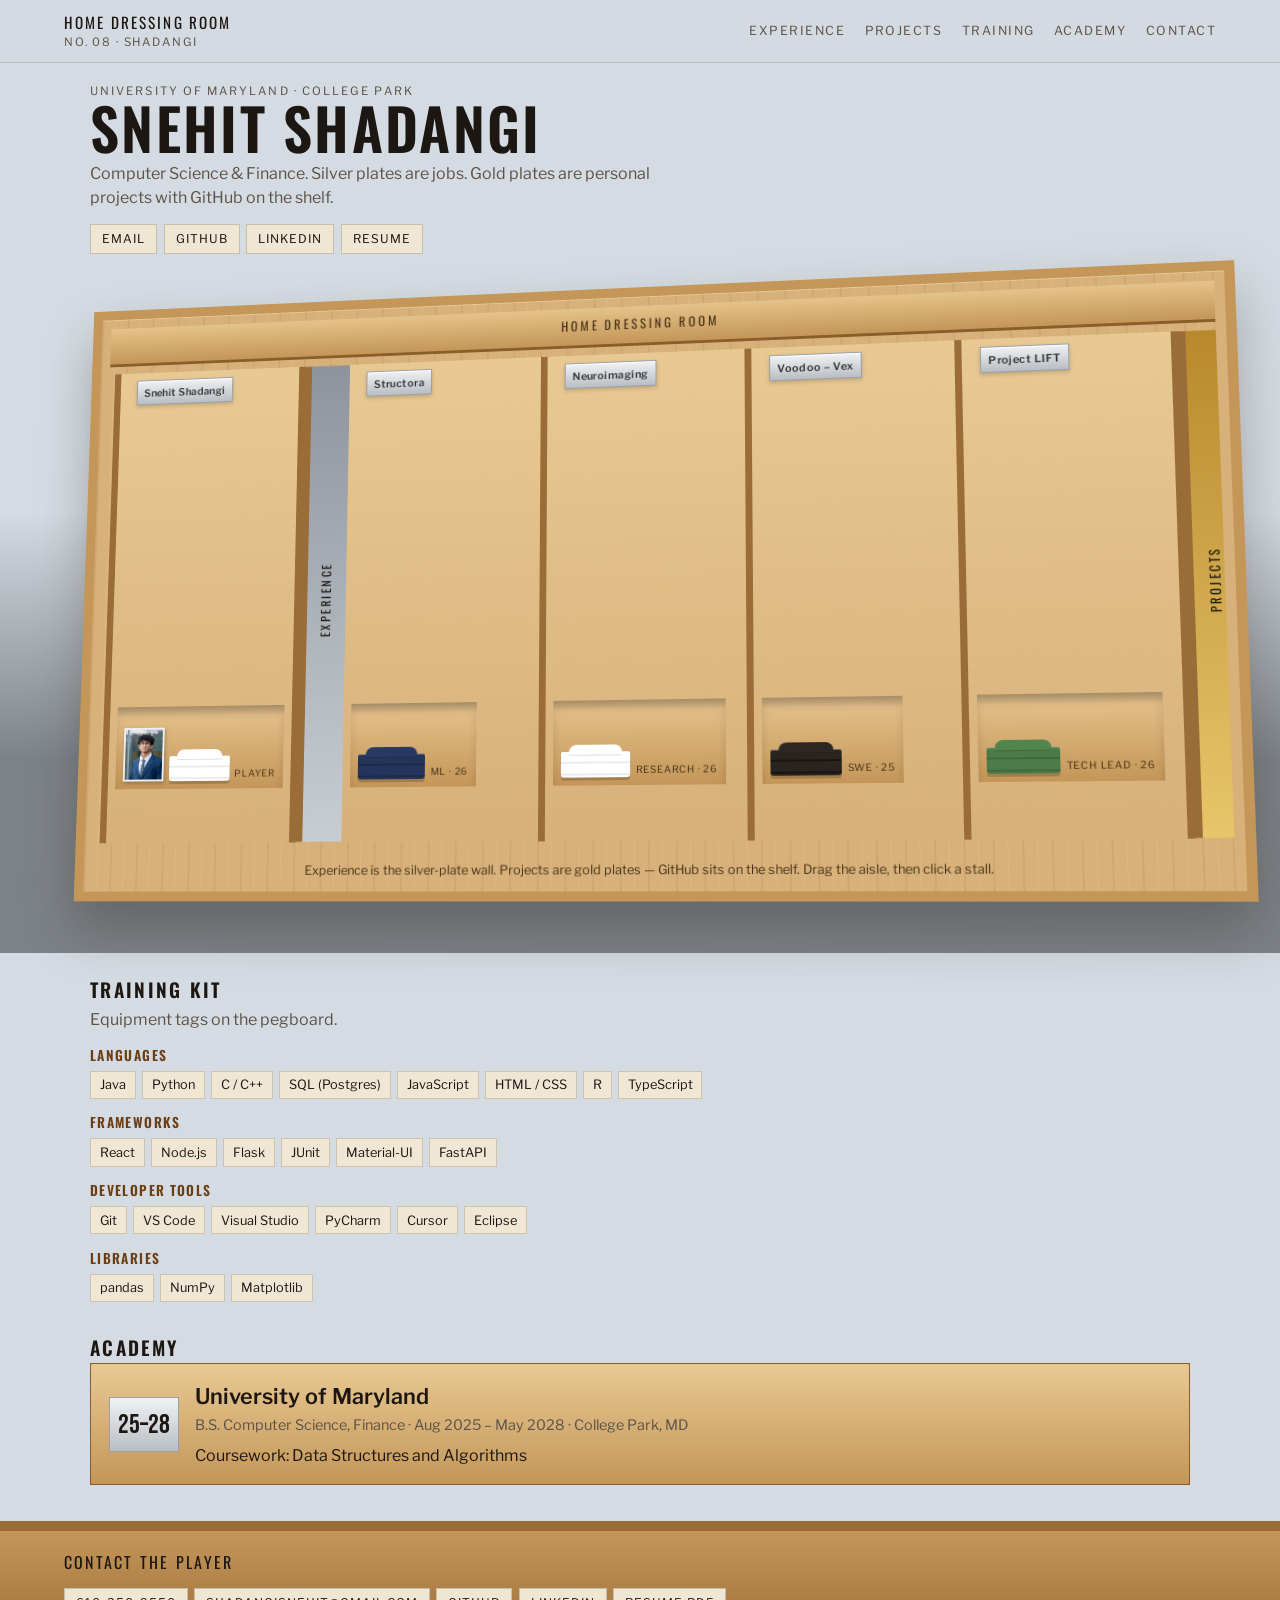
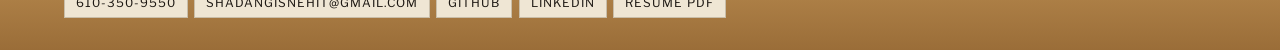
==== commit 68d6b30a: "Separate jobs from projects and refresh resume copy Experience stalls stay on silver plates with Job" ====
--- a/index.html
+++ b/index.html
@@ -26,7 +26,8 @@
             <span class="directory-no">No. 08 · Shadangi</span>
         </p>
         <nav aria-label="Room directory">
-            <a href="#room">Stalls</a>
+            <a href="#first-team" data-scroll-aisle>Experience</a>
+            <a href="#own-kits" data-scroll-aisle>Projects</a>
             <a href="#training">Training</a>
             <a href="#academy">Academy</a>
             <a href="#bench">Contact</a>
@@ -37,7 +38,7 @@
         <section class="intro">
             <p class="eyebrow">University of Maryland · College Park</p>
             <h1>Snehit Shadangi</h1>
-            <p class="role">Computer Science &amp; Finance. Walk the aisle — plaques above, kits inside the cubbies.</p>
+            <p class="role">Computer Science &amp; Finance. Silver plates are jobs. Gold plates are personal projects with GitHub on the shelf.</p>
             <p class="hero-links">
                 <a href="mailto:shadangisnehit@gmail.com">Email</a>
                 <a href="https://github.com/SnehitS" target="_blank" rel="noopener noreferrer">GitHub</a>
@@ -55,13 +56,14 @@
                 <div class="aisle" tabindex="0" aria-label="Locker stalls. Scroll or drag to walk the aisle.">
                     <div class="stall-row">
 
-                        <article class="stall is-player">
+                        <article class="stall is-player stall-home">
                             <button class="stall-hit" type="button" aria-expanded="false" aria-controls="report-player" data-opens="report-player">
                                 <span class="nameplate">Snehit Shadangi</span>
                                 <span class="cubby">
                                     <span class="inner-left"></span>
                                     <span class="inner-right"></span>
                                     <span class="hooks" aria-hidden="true"></span>
+                                    <span class="cubby-tag">Home peg</span>
                                     <span class="kit kit-home" style="--rest: -1.4deg; --idle: 5.1s;">
                                         <span class="kit-sway">
                                             <span class="hanger"></span>
@@ -86,13 +88,16 @@
                             </button>
                         </article>
 
-                        <article class="stall">
+                        <div class="bank-post" id="first-team">Experience</div>
+
+                        <article class="stall stall-season">
                             <button class="stall-hit" type="button" aria-expanded="false" aria-controls="report-structora" data-opens="report-structora">
                                 <span class="nameplate">Structora</span>
                                 <span class="cubby">
                                     <span class="inner-left"></span>
                                     <span class="inner-right"></span>
                                     <span class="hooks" aria-hidden="true"></span>
+                                    <span class="cubby-tag">Job</span>
                                     <span class="kit kit-navy" style="--rest: 1.8deg; --idle: 4.6s;">
                                         <span class="kit-sway">
                                             <span class="hanger"></span>
@@ -116,13 +121,14 @@
                             </button>
                         </article>
 
-                        <article class="stall">
+                        <article class="stall stall-season">
                             <button class="stall-hit" type="button" aria-expanded="false" aria-controls="report-mnc" data-opens="report-mnc">
                                 <span class="nameplate">Neuroimaging</span>
                                 <span class="cubby">
                                     <span class="inner-left"></span>
                                     <span class="inner-right"></span>
                                     <span class="hooks" aria-hidden="true"></span>
+                                    <span class="cubby-tag">Job</span>
                                     <span class="kit kit-cream" style="--rest: -2deg; --idle: 5.8s;">
                                         <span class="kit-sway">
                                             <span class="hanger"></span>
@@ -146,13 +152,14 @@
                             </button>
                         </article>
 
-                        <article class="stall">
+                        <article class="stall stall-season">
                             <button class="stall-hit" type="button" aria-expanded="false" aria-controls="report-voodoo" data-opens="report-voodoo">
                                 <span class="nameplate">Voodoo – Vex</span>
                                 <span class="cubby">
                                     <span class="inner-left"></span>
                                     <span class="inner-right"></span>
                                     <span class="hooks" aria-hidden="true"></span>
+                                    <span class="cubby-tag">Job</span>
                                     <span class="kit kit-black" style="--rest: 0.8deg; --idle: 4.9s;">
                                         <span class="kit-sway">
                                             <span class="hanger"></span>
@@ -176,13 +183,14 @@
                             </button>
                         </article>
 
-                        <article class="stall">
+                        <article class="stall stall-season">
                             <button class="stall-hit" type="button" aria-expanded="false" aria-controls="report-lift" data-opens="report-lift">
                                 <span class="nameplate">Project LIFT</span>
                                 <span class="cubby">
                                     <span class="inner-left"></span>
                                     <span class="inner-right"></span>
                                     <span class="hooks" aria-hidden="true"></span>
+                                    <span class="cubby-tag">Job</span>
                                     <span class="kit kit-green" style="--rest: -1deg; --idle: 6.2s;">
                                         <span class="kit-sway">
                                             <span class="hanger"></span>
@@ -200,19 +208,22 @@
                                 </span>
                                 <span class="bench-cell">
                                     <span class="folded folded-green"></span>
-                                    <span class="shelf-note">Consult · 26</span>
-                                </span>
-                                <span class="boot-hole" aria-hidden="true"></span>
-                            </button>
-                        </article>
-
-                        <article class="stall">
+                                    <span class="shelf-note">Tech lead · 26</span>
+                                </span>
+                                <span class="boot-hole" aria-hidden="true"></span>
+                            </button>
+                        </article>
+
+                        <div class="bank-post bank-post-projects" id="own-kits">Projects</div>
+
+                        <article class="stall stall-project">
                             <button class="stall-hit" type="button" aria-expanded="false" aria-controls="report-strive" data-opens="report-strive">
                                 <span class="nameplate">Strive</span>
                                 <span class="cubby">
                                     <span class="inner-left"></span>
                                     <span class="inner-right"></span>
                                     <span class="hooks" aria-hidden="true"></span>
+                                    <span class="cubby-tag">Project</span>
                                     <span class="kit kit-clay" style="--rest: 2.2deg; --idle: 5.4s;">
                                         <span class="kit-sway">
                                             <span class="hanger"></span>
@@ -234,15 +245,17 @@
                                 </span>
                                 <span class="boot-hole" aria-hidden="true"></span>
                             </button>
-                        </article>
-
-                        <article class="stall">
+                            <a class="shelf-repo" href="https://github.com/SnehitS/Strive" target="_blank" rel="noopener noreferrer">GitHub</a>
+                        </article>
+
+                        <article class="stall stall-project">
                             <button class="stall-hit" type="button" aria-expanded="false" aria-controls="report-dungeon" data-opens="report-dungeon">
                                 <span class="nameplate">Dungeon</span>
                                 <span class="cubby">
                                     <span class="inner-left"></span>
                                     <span class="inner-right"></span>
                                     <span class="hooks" aria-hidden="true"></span>
+                                    <span class="cubby-tag">Project</span>
                                     <span class="kit kit-gold" style="--rest: -0.6deg; --idle: 4.3s;">
                                         <span class="kit-sway">
                                             <span class="hanger"></span>
@@ -266,13 +279,14 @@
                             </button>
                         </article>
 
-                        <article class="stall">
+                        <article class="stall stall-project">
                             <button class="stall-hit" type="button" aria-expanded="false" aria-controls="report-flyers" data-opens="report-flyers">
                                 <span class="nameplate">Flyers</span>
                                 <span class="cubby">
                                     <span class="inner-left"></span>
                                     <span class="inner-right"></span>
                                     <span class="hooks" aria-hidden="true"></span>
+                                    <span class="cubby-tag">Project</span>
                                     <span class="kit kit-orange" style="--rest: 1.3deg; --idle: 5.7s;">
                                         <span class="kit-sway">
                                             <span class="hanger"></span>
@@ -295,88 +309,101 @@
                                 </span>
                                 <span class="boot-hole" aria-hidden="true"></span>
                             </button>
+                            <a class="shelf-repo" href="https://github.com/SnehitS/Flyers-Prediction-Model" target="_blank" rel="noopener noreferrer">GitHub</a>
                         </article>
 
                     </div>
                 </div>
 
-                <p class="aisle-hint">Drag or scroll sideways to walk the aisle. Click a stall for the match report.</p>
+                <p class="aisle-hint">Experience is the silver-plate wall. Projects are gold plates — GitHub sits on the shelf. Drag the aisle, then click a stall.</p>
             </div>
 
             <div class="report-dock">
                 <article id="report-player" class="report" hidden>
-                    <p class="report-kicker">Player stall · No. 08</p>
+                    <p class="report-kicker">Home peg · No. 08</p>
                     <h3>Snehit Shadangi</h3>
                     <p class="meta">Computer Science &amp; Finance · University of Maryland · College Park, MD</p>
                     <ul>
-                        <li>This is the home peg. The other stalls are seasons and match kits.</li>
+                        <li>This is the home peg. Walk the aisle for experience (silver plates), then projects (gold plates).</li>
                         <li><a href="mailto:shadangisnehit@gmail.com">shadangisnehit@gmail.com</a> · <a href="resume.pdf">Resume PDF</a></li>
                     </ul>
                 </article>
-                <article id="report-structora" class="report" hidden>
-                    <p class="report-kicker">Season card · No. 10</p>
+                <article id="report-structora" class="report is-season" hidden>
+                    <p class="report-kicker">Experience · Season card · No. 10</p>
                     <h3>Machine Learning Engineer</h3>
                     <p class="meta">Structora · Palantir Startup Fellowship / NVIDIA Inception · Jan 2026 – Present · College Park, MD</p>
                     <ul>
-                        <li>Built a natural-language-to-JSON pipeline with Instructor and Python/NumPy so user queries can be turned into structured data for downstream models.</li>
-                        <li>Integrated a BIM-to-IFC graph generator with Neo4j using Node.js so architects can query building models as graph data.</li>
-                        <li>Reduced LLM hallucination in the NLP-to-Revit pipeline by refining prompts and adding validation checks.</li>
-                    </ul>
-                </article>
-                <article id="report-mnc" class="report" hidden>
-                    <p class="report-kicker">Season card · No. 04</p>
+                        <li>Reduced median brief-to-validated BuildingSpec time from 102 seconds to 38 seconds in local benchmarks by replacing freeform JSON and manual Pydantic retries with Instructor structured extraction.</li>
+                        <li>Increased schema-valid extraction on BuildingSpec v2 from 0% to 100% on the same prompt, where the raw JSON path failed after three repair attempts every run.</li>
+                        <li>Engineered a deterministic LangGraph fallback that parses briefs in 40 milliseconds for offline and development use.</li>
+                        <li>Integrated a BIM-to-IFC graph generator with Neo4j and Node.js so architects can query building models as graphs.</li>
+                    </ul>
+                </article>
+                <article id="report-mnc" class="report is-season" hidden>
+                    <p class="report-kicker">Experience · Season card · No. 04</p>
                     <h3>Undergraduate Research Assistant</h3>
                     <p class="meta">Maryland Neuroimaging Center · Jul 2026 – Present · College Park, MD</p>
                     <ul>
-                        <li>Building a React and Docker web interface for the English Sublexical Toolkit (Wiley et al., 2024) under Dr. Jeremy Purcell.</li>
-                        <li>The tool computes grapheme-phoneme consistency across phonographeme, onset, and rime levels for real words and pseudowords.</li>
-                    </ul>
-                </article>
-                <article id="report-voodoo" class="report" hidden>
-                    <p class="report-kicker">Season card · No. 07</p>
+                        <li>Develop the React frontend for the English Sublexical Toolkit (Wiley et al., 2024) under Dr. Jeremy Purcell, spanning 8 routed views over a 400-measure catalog of grapheme-phoneme consistency.</li>
+                        <li>Delivered 2 analysis workflows and 3 result table formats across 34 variables in 8 categories, with responsive layouts and CSV export.</li>
+                        <li>Structured a dataset of 22,500 words and 21,000 precalculated records into normalized tables with pandas and validated the values against the published dataset.</li>
+                    </ul>
+                </article>
+                <article id="report-voodoo" class="report is-season" hidden>
+                    <p class="report-kicker">Experience · Season card · No. 07</p>
                     <h3>Software Engineer</h3>
                     <p class="meta">Voodoo – Vex · Aug 2025 – Present · College Park, MD</p>
                     <ul>
-                        <li>Worked on clipping UI and backend so users can scrub and select video.</li>
-                        <li>Built candidate retrieval and ranking models for a recommended feed, using real engagement data to refine ranking and performance.</li>
-                        <li>Integrated OpenAI speech-to-text with Python scripts to generate ElevenLabs voice agents.</li>
-                    </ul>
-                </article>
-                <article id="report-lift" class="report" hidden>
-                    <p class="report-kicker">Season card · No. 06</p>
-                    <h3>Consultant</h3>
+                        <li>Designed the clipping interface and supporting backend so users can scrub a video and select a segment.</li>
+                        <li>Programmed candidate retrieval and ranking models for the recommended feed.</li>
+                        <li>Streamlined transcription by routing OpenAI speech-to-text through Python scripts feeding ElevenLabs voice agents.</li>
+                        <li>Optimized ranking logic against live engagement data and deployed the changes.</li>
+                    </ul>
+                </article>
+                <article id="report-lift" class="report is-season" hidden>
+                    <p class="report-kicker">Experience · Season card · No. 06</p>
+                    <h3>Tech Lead</h3>
                     <p class="meta">Project LIFT · Aug 2026 – Present · College Park, MD</p>
                     <ul>
-                        <li>Building web apps with React and JavaScript and AI tools with pandas and Docker for local small businesses.</li>
-                    </ul>
-                </article>
-                <article id="report-strive" class="report" hidden>
-                    <p class="report-kicker">Match report · No. 9</p>
+                        <li>Lead 4 engineers building a custom inventory system for a florist to replace their Google Docs stock sheets.</li>
+                        <li>Direct development of a costing tool that breaks arrangements into stems and applies wholesale markup.</li>
+                        <li>Prototype low-stock alerts that flag when a flower drops below its weekly minimum and suggest a similar substitute for rush orders.</li>
+                        <li>Conducted requirements interviews across their point-of-sale, wire service, and delivery workflows to scope the build.</li>
+                    </ul>
+                    <p><a class="repo-link" href="https://github.com/SnehitS/fastapi-lift" target="_blank" rel="noopener noreferrer">GitHub repo</a></p>
+                </article>
+                <article id="report-strive" class="report is-project" hidden>
+                    <p class="report-kicker">Project · Match report · No. 9</p>
                     <h3>Strive</h3>
                     <p class="meta">Dec 2025</p>
                     <ul>
-                        <li>Workout tracker for sets, reps, weight, volume, and training time.</li>
-                        <li>Backend support for rankings and leaderboards, with MongoDB for storage.</li>
-                    </ul>
-                </article>
-                <article id="report-dungeon" class="report" hidden>
-                    <p class="report-kicker">Match report · No. 11</p>
+                        <li>Built a workout tracker that logs sets, reps, weight, total volume, and session time.</li>
+                        <li>Organized the backend around lifting data to support rankings and leaderboards.</li>
+                        <li>Implemented MongoDB storage and the interface for comparing sessions.</li>
+                    </ul>
+                    <p><a class="repo-link" href="https://github.com/SnehitS/Strive" target="_blank" rel="noopener noreferrer">GitHub repo</a></p>
+                </article>
+                <article id="report-dungeon" class="report is-project" hidden>
+                    <p class="report-kicker">Project · Match report · No. 11</p>
                     <h3>AI Dungeon Master</h3>
                     <p class="meta">Aug 2025 – Present</p>
                     <ul>
-                        <li>2D map generation with Stability, plus 3D interactable minimaps for events.</li>
-                        <li>Neo4j knowledge graph for long-term session memory.</li>
-                        <li>Scraper for the D&amp;D 5e API to validate movement and skills.</li>
-                    </ul>
-                </article>
-                <article id="report-flyers" class="report" hidden>
-                    <p class="report-kicker">Match report · No. 16</p>
+                        <li>Introduced 2D map generation with Stability under per-user limits.</li>
+                        <li>Extended the map system with a 3D interactive mini-map for events.</li>
+                        <li>Constructed a Neo4j knowledge graph for long-term session memory.</li>
+                        <li>Automated validation of movement and skills with a scraper for the Dungeons and Dragons 5e API.</li>
+                    </ul>
+                </article>
+                <article id="report-flyers" class="report is-project" hidden>
+                    <p class="report-kicker">Project · Match report · No. 16</p>
                     <h3>Flyers Prediction Model</h3>
                     <p class="meta">Aug 2025 – Present</p>
                     <ul>
-                        <li>Machine learning model to predict Philadelphia Flyers game outcomes from NHL API data.</li>
-                        <li>Preprocessing and feature engineering on team stats, player metrics, and game conditions.</li>
-                    </ul>
+                        <li>Modeled NHL game outcomes across 2,624 regular-season games, 2 seasons, and all 32 teams using as-of-game records, rest, and recent form with no future standings leakage.</li>
+                        <li>Surpassed a 51.2% home-ice baseline with logistic regression at 57.8% accuracy and 0.60 ROC-AUC on a 367-game chronological holdout from March to April 2026.</li>
+                        <li>Accelerated dataset rebuilds from thousands of per-game API calls to 72 cached weekly schedule requests, 80 seconds down to 2 seconds on rerun.</li>
+                    </ul>
+                    <p><a class="repo-link" href="https://github.com/SnehitS/Flyers-Prediction-Model" target="_blank" rel="noopener noreferrer">GitHub repo</a></p>
                 </article>
             </div>
         </section>
@@ -391,20 +418,20 @@
                     <h3>Languages</h3>
                     <ul class="tags">
                         <li>Java</li><li>Python</li><li>C / C++</li><li>SQL (Postgres)</li>
-                        <li>JavaScript</li><li>TypeScript</li><li>HTML / CSS</li><li>R</li>
+                        <li>JavaScript</li><li>HTML / CSS</li><li>R</li><li>TypeScript</li>
                     </ul>
                 </div>
                 <div class="shelf">
                     <h3>Frameworks</h3>
                     <ul class="tags">
-                        <li>React</li><li>Node.js</li><li>Flask</li><li>FastAPI</li><li>JUnit</li><li>Material-UI</li>
+                        <li>React</li><li>Node.js</li><li>Flask</li><li>JUnit</li><li>Material-UI</li><li>FastAPI</li>
                     </ul>
                 </div>
                 <div class="shelf">
-                    <h3>Tools</h3>
+                    <h3>Developer tools</h3>
                     <ul class="tags">
-                        <li>Git</li><li>Docker</li><li>Google Cloud Platform</li><li>VS Code</li>
-                        <li>Visual Studio</li><li>PyCharm</li><li>Cursor</li><li>Eclipse</li>
+                        <li>Git</li><li>VS Code</li><li>Visual Studio</li>
+                        <li>PyCharm</li><li>Cursor</li><li>Eclipse</li>
                     </ul>
                 </div>
                 <div class="shelf">
@@ -434,6 +461,7 @@
     <footer id="bench" class="bench">
         <p class="bench-label">Contact the player</p>
         <p class="hero-links">
+            <a href="tel:+16103509550">610-350-9550</a>
             <a href="mailto:shadangisnehit@gmail.com">shadangisnehit@gmail.com</a>
             <a href="https://github.com/SnehitS" target="_blank" rel="noopener noreferrer">GitHub</a>
             <a href="https://www.linkedin.com/in/snehit-shadangi" target="_blank" rel="noopener noreferrer">LinkedIn</a>
--- a/styles.css
+++ b/styles.css
@@ -241,6 +241,7 @@
 }
 
 .stall {
+    position: relative;
     flex: 0 0 210px;
     width: 210px;
     scroll-snap-align: center;
@@ -249,6 +250,63 @@
 }
 
 .stall:first-child { border-left: 7px solid var(--oak-shadow); }
+
+.bank-post {
+    flex: 0 0 48px;
+    width: 48px;
+    display: flex;
+    align-items: center;
+    justify-content: center;
+    padding: 0.8rem 0.2rem;
+    background: linear-gradient(180deg, #c8cdd2, #8d949c);
+    border-right: 7px solid var(--oak-shadow);
+    color: #1c1712;
+    font-family: var(--display);
+    letter-spacing: 0.2em;
+    text-transform: uppercase;
+    font-size: 0.78rem;
+    writing-mode: vertical-rl;
+    transform: rotate(180deg);
+    scroll-snap-align: start;
+    text-align: center;
+}
+
+.bank-post-projects {
+    background: linear-gradient(180deg, #e8c56a, #b8892c);
+    color: #1c1712;
+}
+
+.stall-project .nameplate {
+    background: linear-gradient(180deg, #f0d9a2, #c4a056);
+    border-color: #8a6a32;
+}
+
+.stall-project .cubby {
+    background:
+        linear-gradient(90deg, rgba(70, 40, 10, 0.5) 0, transparent 22px, transparent calc(100% - 18px), rgba(255, 240, 210, 0.12) calc(100% - 18px)),
+        linear-gradient(180deg, rgba(40, 24, 8, 0.5) 0 12px, transparent 52px),
+        linear-gradient(#a87538, #8d5c2a);
+}
+
+.cubby-tag {
+    position: absolute;
+    left: 50%;
+    top: 28px;
+    z-index: 2;
+    transform: translateX(-50%);
+    padding: 0.12rem 0.4rem;
+    background: rgba(244, 234, 208, 0.92);
+    color: #4a3418;
+    font-size: 0.58rem;
+    letter-spacing: 0.14em;
+    text-transform: uppercase;
+    white-space: nowrap;
+}
+
+.stall-project .cubby-tag {
+    background: #1c1712;
+    color: #f0d9a2;
+}
 
 .stall-hit {
     display: flex;
@@ -323,7 +381,7 @@
 .kit {
     position: absolute;
     left: 50%;
-    top: 6px;
+    top: 42px;
     width: 168px;
     transform: translateX(-50%);
     transform-origin: 50% 8px;
@@ -473,6 +531,10 @@
     color: #4a3418;
 }
 
+.stall:has(.shelf-repo) .shelf-note {
+    visibility: hidden;
+}
+
 .bottle {
     width: 12px;
     height: 28px;
@@ -535,6 +597,41 @@
 }
 .report ul { margin: 0; padding-left: 1.1rem; }
 .report li + li { margin-top: 0.3rem; }
+.report.is-season { border-left-color: #8a5e2c; }
+.report.is-project { border-left-color: #c4a056; }
+
+.repo-link {
+    display: inline-block;
+    margin-top: 0.75rem;
+    color: var(--ink);
+    text-decoration: none;
+    background: #efe6d4;
+    border: 1px solid rgba(90, 70, 40, 0.25);
+    padding: 0.32rem 0.7rem;
+    font-size: 0.75rem;
+    letter-spacing: 0.08em;
+    text-transform: uppercase;
+}
+.repo-link:hover { background: #fff; }
+
+.shelf-repo {
+    position: absolute;
+    right: 16px;
+    bottom: 78px;
+    z-index: 5;
+    text-decoration: none;
+    background: #1c1712;
+    color: #f0d9a2;
+    padding: 0.18rem 0.42rem;
+    font-size: 0.58rem;
+    letter-spacing: 0.12em;
+    text-transform: uppercase;
+    border: 1px solid rgba(240, 217, 162, 0.4);
+}
+.shelf-repo:hover {
+    background: #f0d9a2;
+    color: #1c1712;
+}
 
 .training, .academy {
     width: min(1100px, calc(100% - 1.6rem));
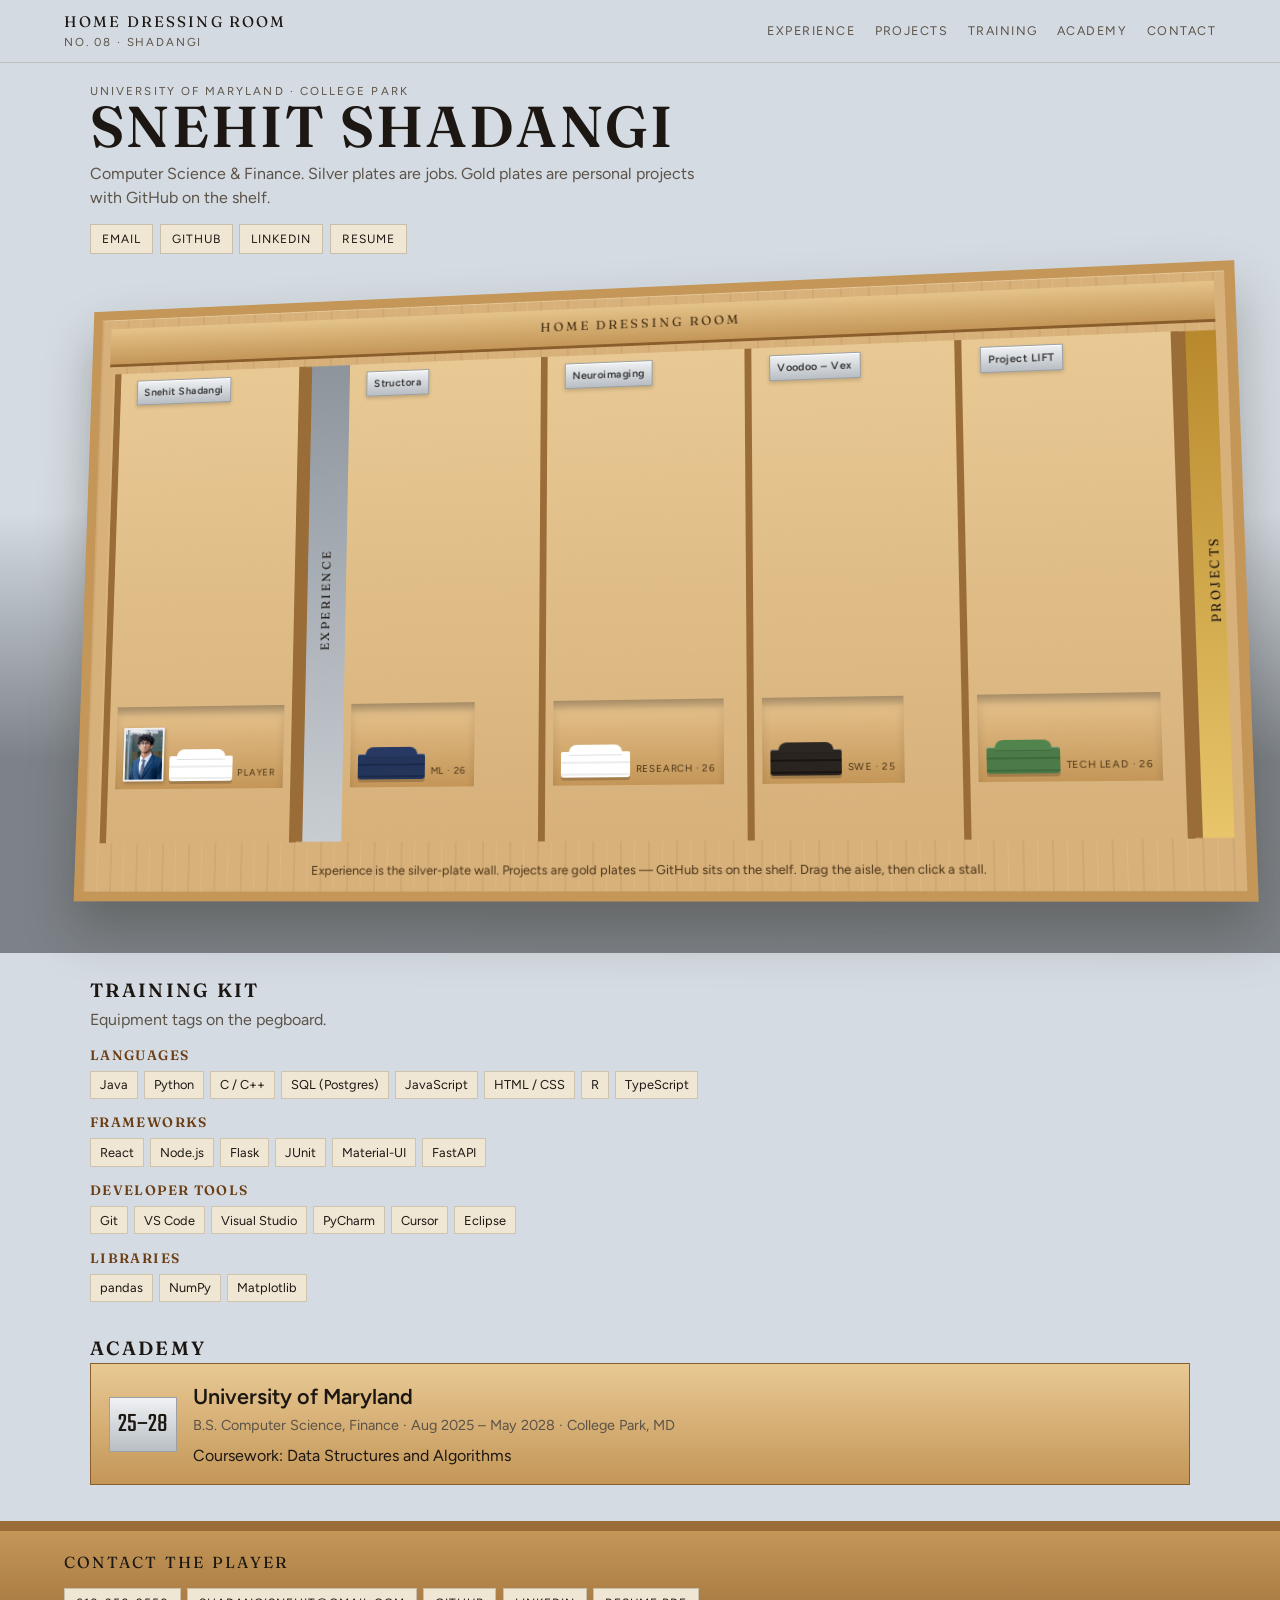
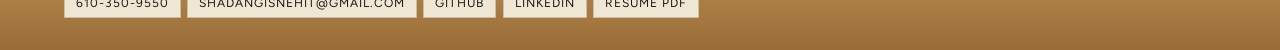
==== commit 6f2a05f4: "Swap type and drop the LIFT GitHub link Replace Oswald, Libre Franklin, and Bebas Neue with Fraunces" ====
--- a/index.html
+++ b/index.html
@@ -8,7 +8,7 @@
     <meta name="theme-color" content="#cfd6dc">
     <link rel="preconnect" href="https://fonts.googleapis.com">
     <link rel="preconnect" href="https://fonts.gstatic.com" crossorigin>
-    <link href="https://fonts.googleapis.com/css2?family=Bebas+Neue&family=Libre+Franklin:wght@400;500;600;700&family=Oswald:wght@500;600&display=swap" rel="stylesheet">
+    <link href="https://fonts.googleapis.com/css2?family=Figtree:wght@400;500;600;700&family=Fraunces:opsz,wght@9..144,500;9..144,600;9..144,700&family=Teko:wght@500;600;700&display=swap" rel="stylesheet">
     <link rel="stylesheet" href="styles.css">
 </head>
 <body>
@@ -370,7 +370,6 @@
                         <li>Prototype low-stock alerts that flag when a flower drops below its weekly minimum and suggest a similar substitute for rush orders.</li>
                         <li>Conducted requirements interviews across their point-of-sale, wire service, and delivery workflows to scope the build.</li>
                     </ul>
-                    <p><a class="repo-link" href="https://github.com/SnehitS/fastapi-lift" target="_blank" rel="noopener noreferrer">GitHub repo</a></p>
                 </article>
                 <article id="report-strive" class="report is-project" hidden>
                     <p class="report-kicker">Project · Match report · No. 9</p>
--- a/styles.css
+++ b/styles.css
@@ -13,9 +13,9 @@
     --ink: #1c1712;
     --muted: #5c5348;
     --paper: #f4efe6;
-    --display: "Oswald", "Arial Narrow", sans-serif;
-    --sans: "Libre Franklin", "Segoe UI", sans-serif;
-    --number: "Bebas Neue", "Arial Narrow", Impact, sans-serif;
+    --display: "Fraunces", Georgia, serif;
+    --sans: "Figtree", "Segoe UI", sans-serif;
+    --number: "Teko", "Arial Narrow", Impact, sans-serif;
 }
 
 *,
